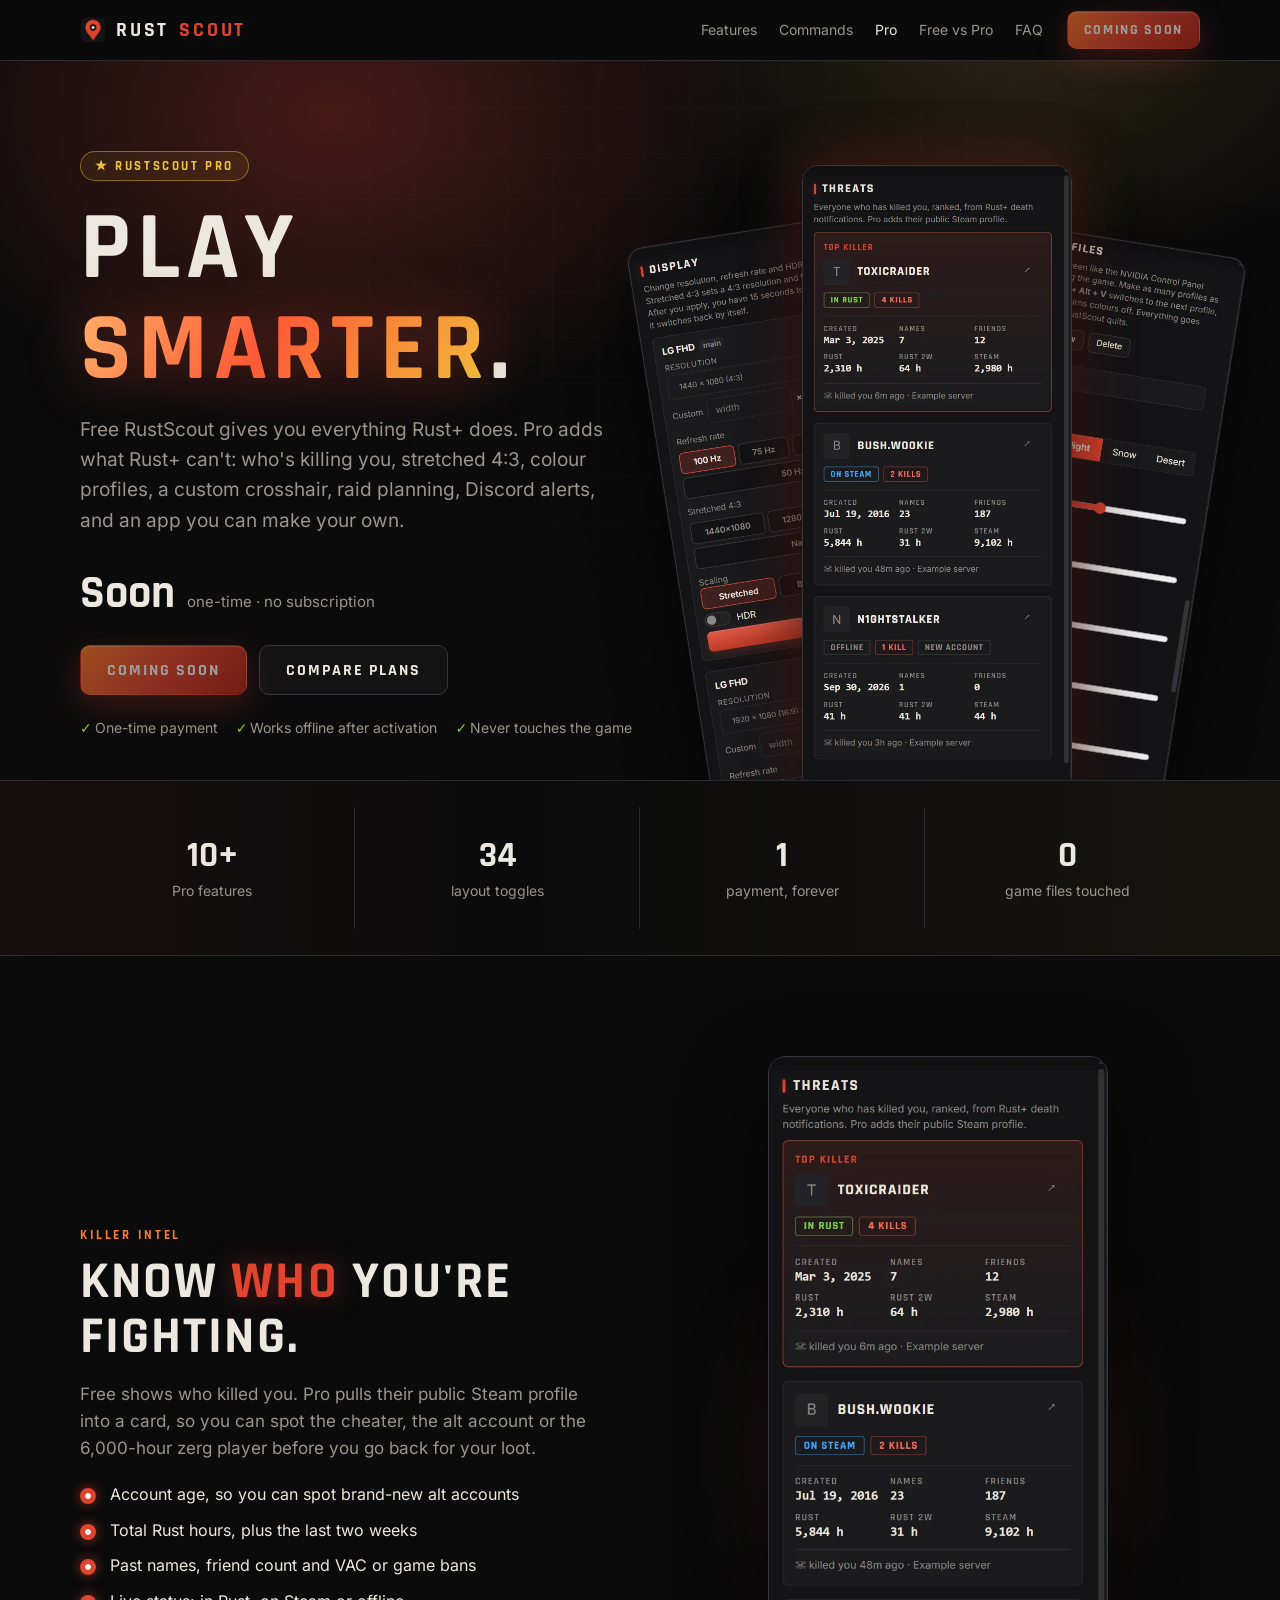
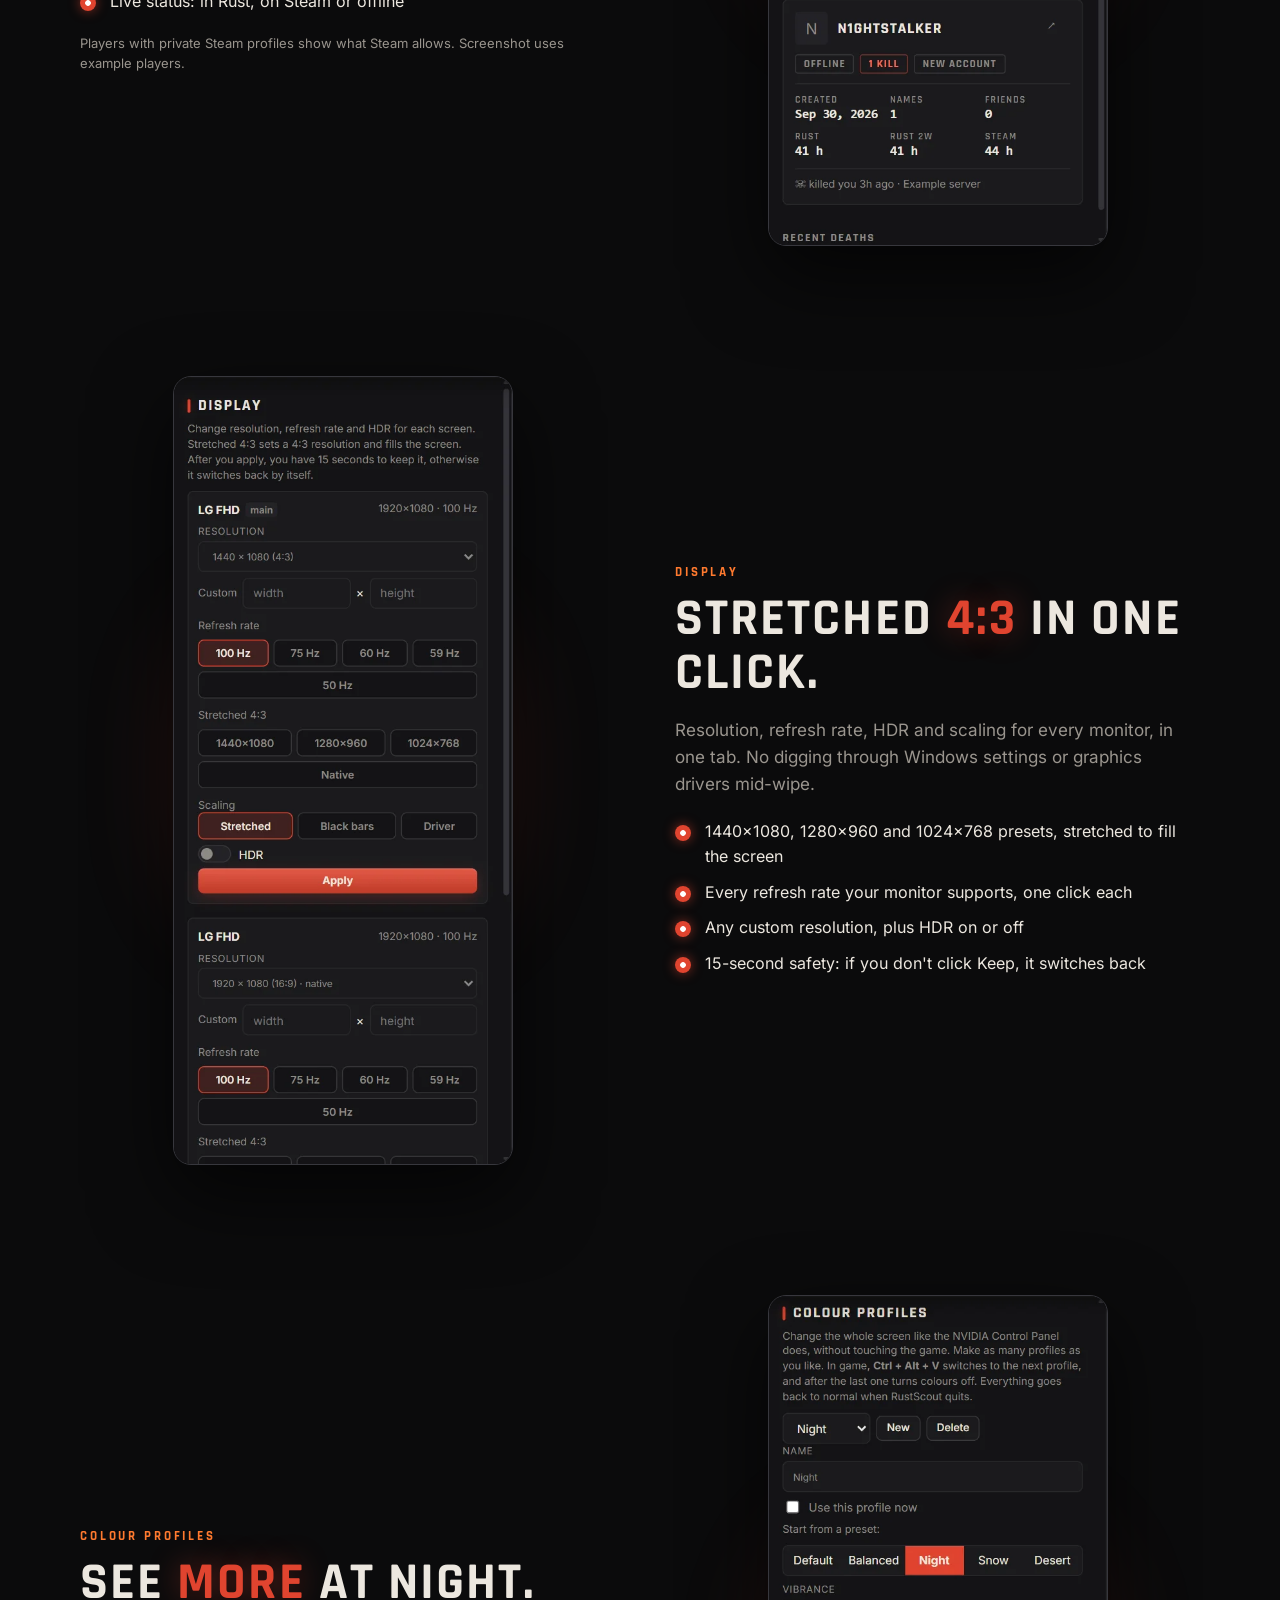
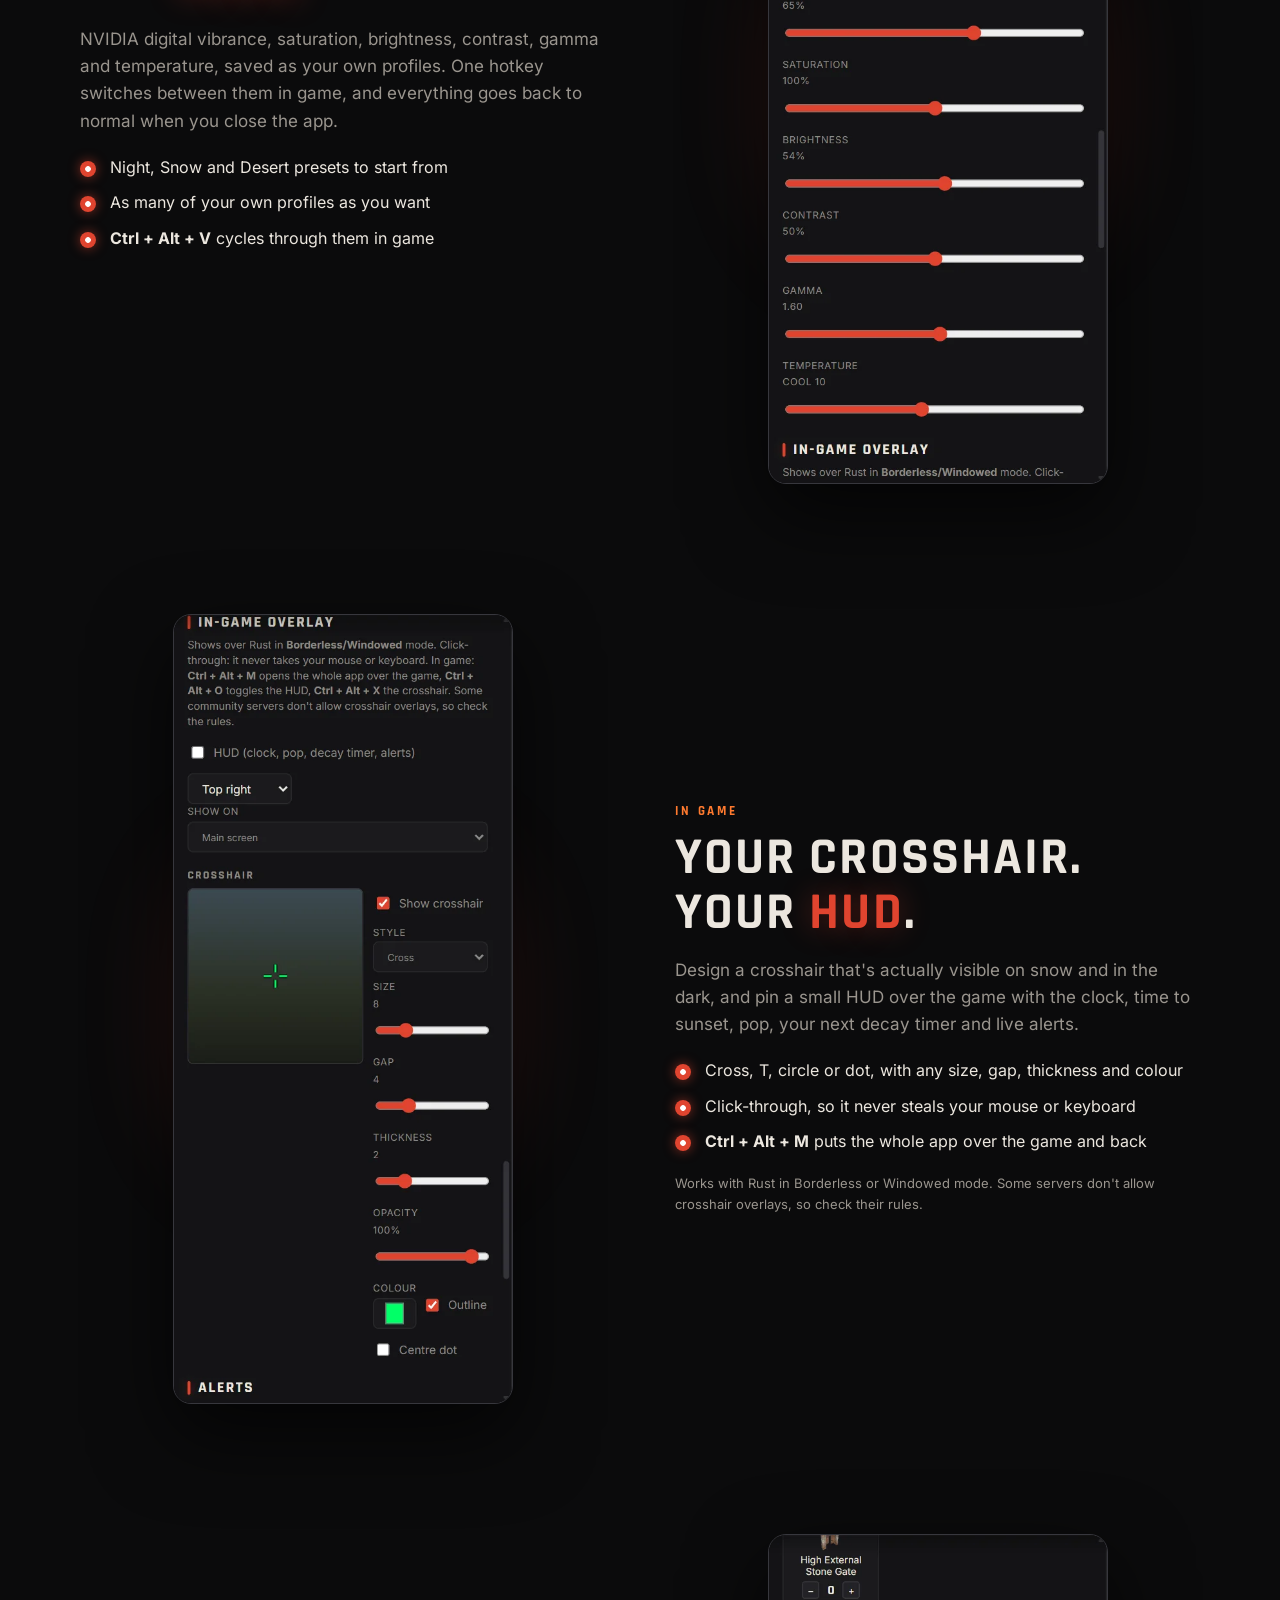
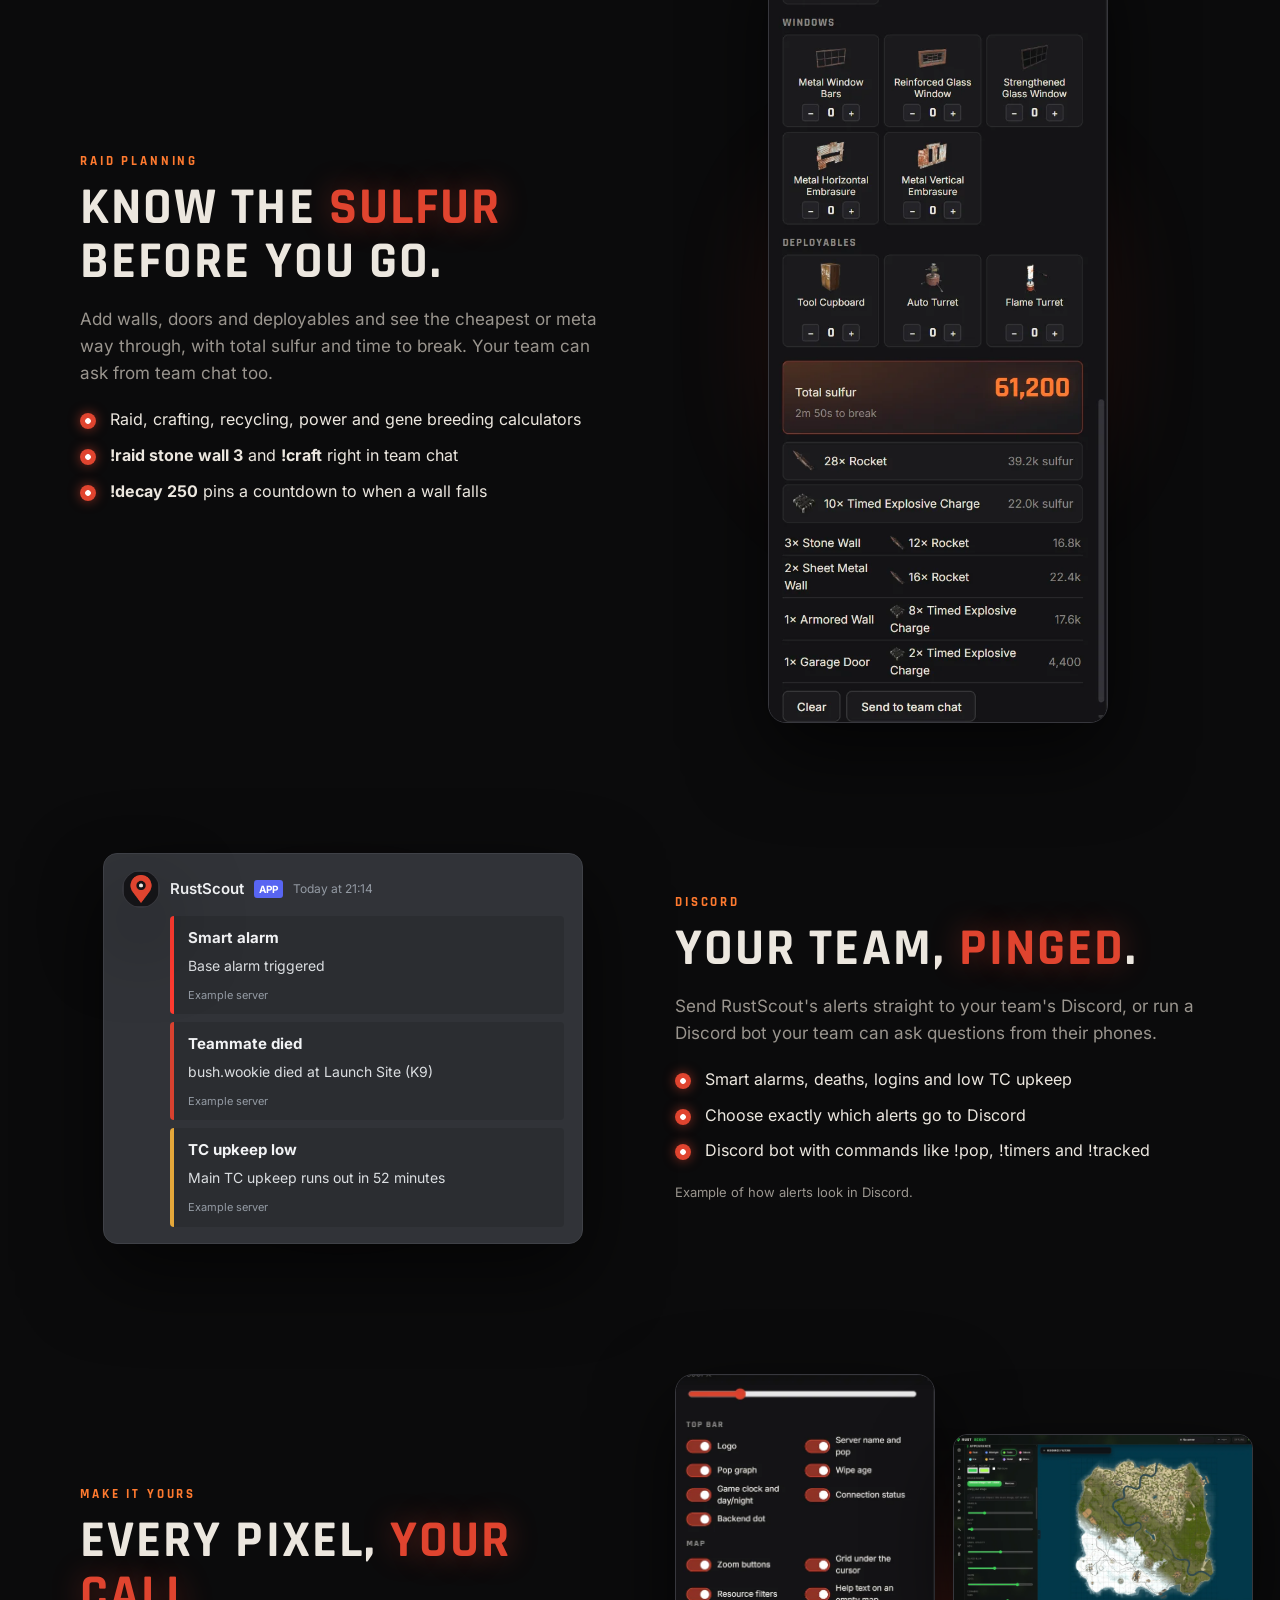
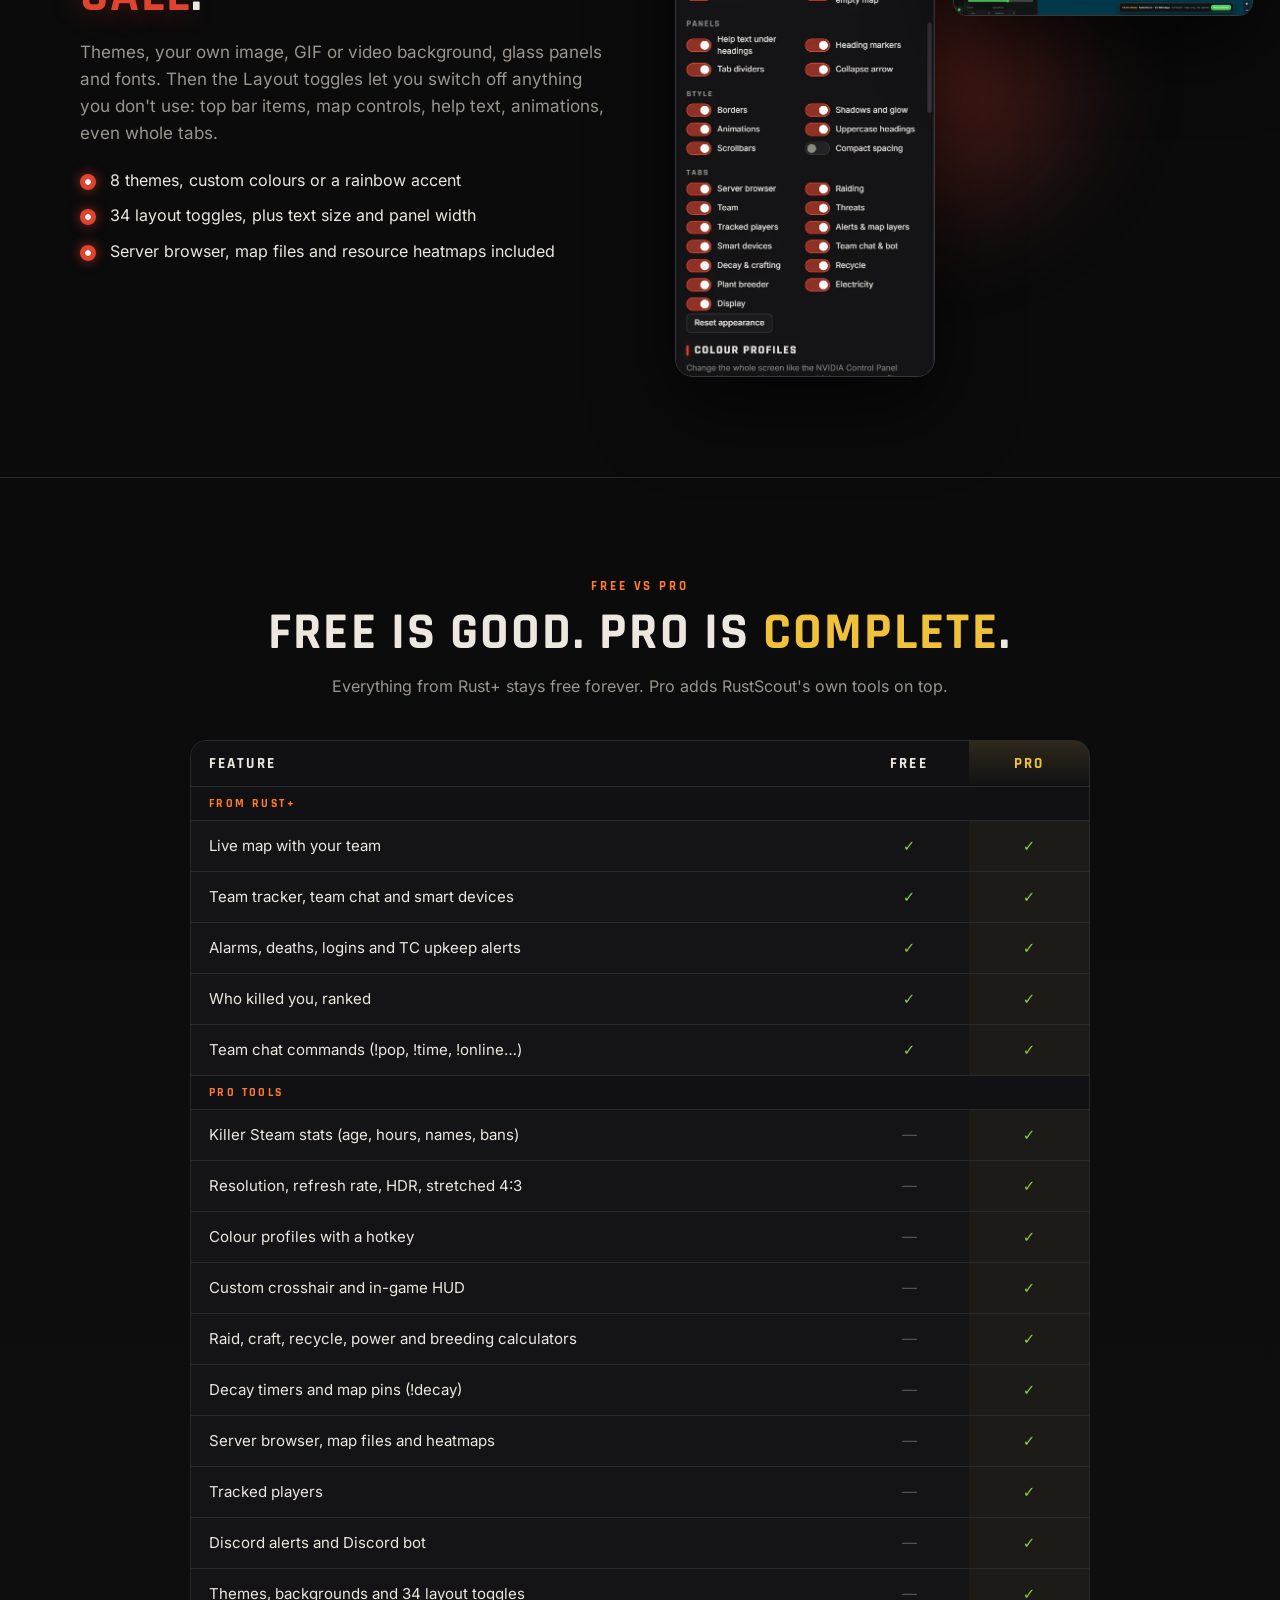
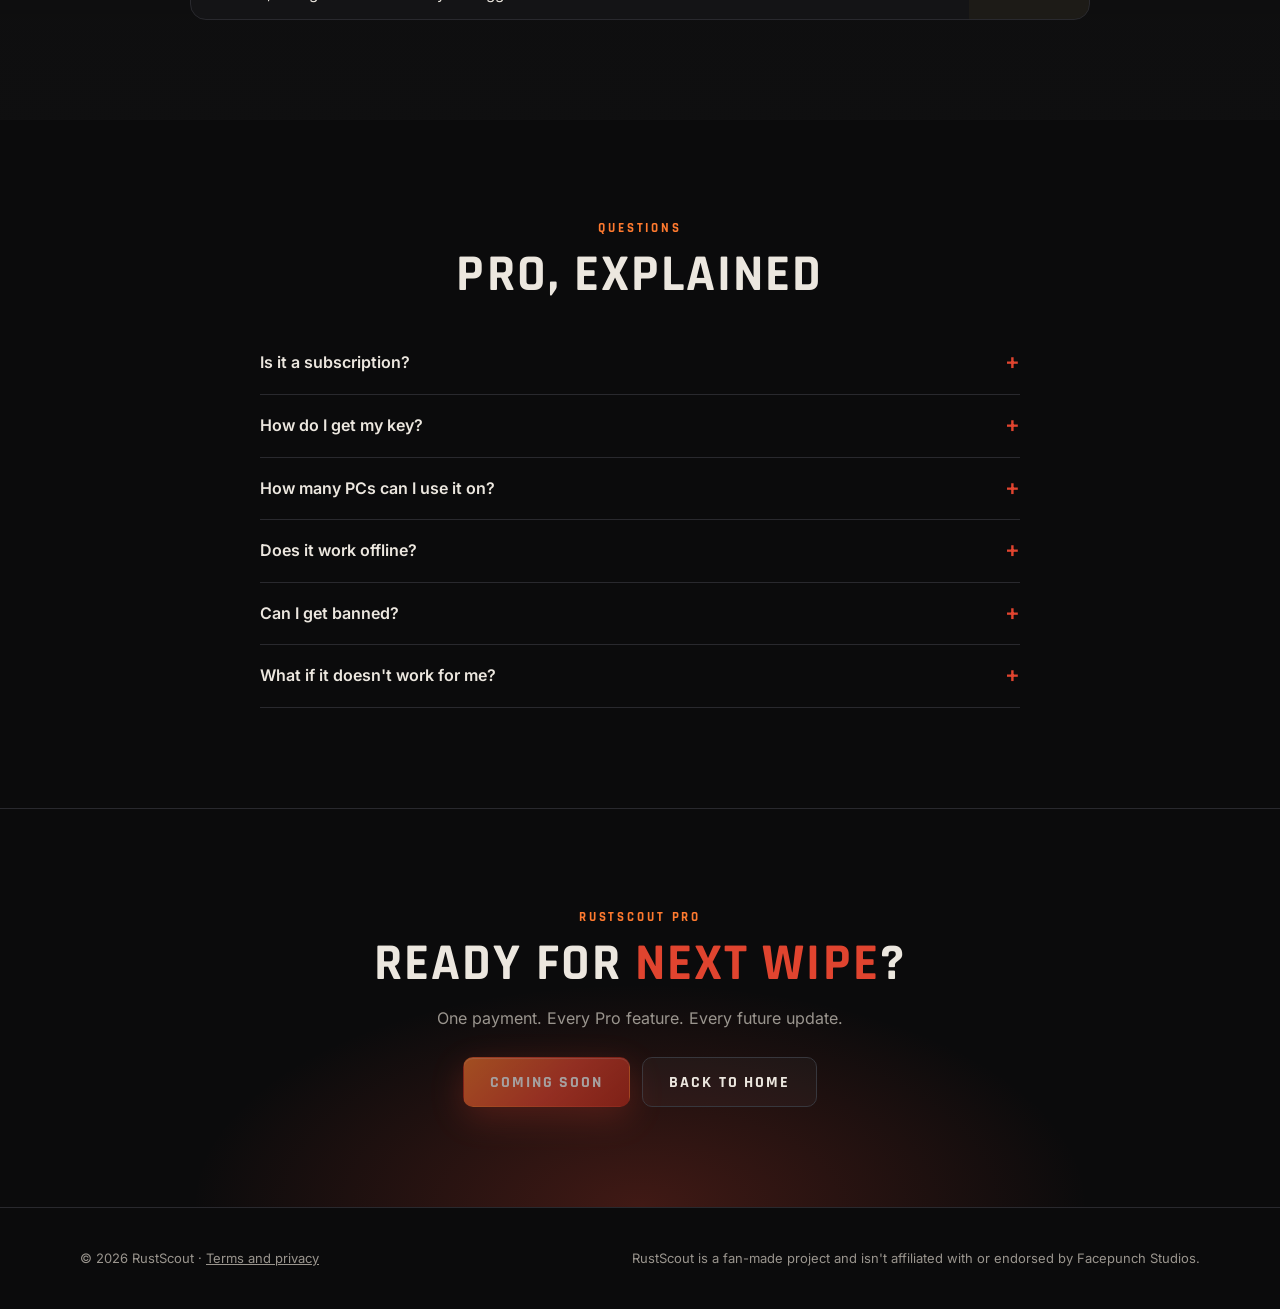
==== pro/index.html @ bbd2f4b7 "Pro page at /pro with feature screenshots, Discord example, comparison table and FAQ" ====
<!doctype html>
<html lang="en">
<head>
<meta charset="utf-8">
<meta name="viewport" content="width=device-width, initial-scale=1">
<title>RustScout Pro · Everything Rust+ can't do on its own</title>
<meta name="description" content="RustScout Pro adds killer intel, stretched 4:3 and display control, colour profiles, a custom crosshair and HUD, raid and decay tools, Discord alerts and full customisation.">
<meta property="og:title" content="RustScout Pro">
<meta property="og:description" content="Killer intel, stretched 4:3, colour profiles, crosshair, raid tools, Discord alerts and full customisation.">
<meta property="og:image" content="https://rust-scout.app/assets/pro/threats.webp">
<meta property="og:url" content="https://rust-scout.app/pro/">
<meta name="theme-color" content="#0b0b0c">
<meta http-equiv="Content-Security-Policy" content="default-src 'self'; img-src 'self' data:; style-src 'self' 'unsafe-inline'; script-src 'self' 'unsafe-inline'; font-src 'self'; connect-src 'self'; base-uri 'self'; form-action 'none'; object-src 'none'">
<meta name="referrer" content="strict-origin-when-cross-origin">
<link rel="icon" type="image/png" href="../assets/icon.png">
<link rel="stylesheet" href="../assets/fonts.css">
<style>
:root {
    --bg: #0b0b0c; --bg-2: #111113; --panel: #141416; --panel-2: #1b1b1e; --line: #29292e; --line-2: #37373d;
    --text: #ece7df; --muted: #9a958e; --accent: #e0442f; --accent-2: #ff7a2f; --gold: #f0c23c; --good: #7fd04a; --blue: #3fa9f5;
    --font: "Inter", "Segoe UI", system-ui, sans-serif; --display: "Rajdhani", "Inter", sans-serif;
}
* { box-sizing: border-box; }
html { scroll-behavior: smooth; scroll-padding-top: 70px; }
body { margin: 0; background: var(--bg); color: var(--text); font: 16px/1.6 var(--font); overflow-x: hidden; }
a { color: inherit; }
img { max-width: 100%; height: auto; display: block; }
.wrap { max-width: 1160px; margin: 0 auto; padding: 0 20px; }
h1, h2, h3 { font-family: var(--display); letter-spacing: .04em; line-height: 1.05; margin: 0; text-transform: uppercase; }
em { font-style: normal; }
.kicker { font: 700 13px var(--display); letter-spacing: .22em; text-transform: uppercase; color: var(--accent-2); margin-bottom: 12px; }
.muted { color: var(--muted); }
a:focus-visible, button:focus-visible, summary:focus-visible { outline: 2px solid var(--accent-2); outline-offset: 3px; border-radius: 4px; }

nav { position: sticky; top: 0; z-index: 20; background: rgba(11, 11, 12, .8); backdrop-filter: blur(14px); border-bottom: 1px solid var(--line); }
nav .wrap { height: 60px; display: flex; align-items: center; gap: 24px; }
.brand { display: flex; align-items: center; gap: 10px; font: 700 20px var(--display); letter-spacing: .14em; text-decoration: none; }
.brand img { width: 26px; height: 26px; }
.brand em { color: var(--accent); }
.links { display: flex; gap: 22px; margin-left: auto; font-size: 14px; color: var(--muted); }
.links a { text-decoration: none; }
.links a:hover, .links a.on { color: var(--text); }

.btn { display: inline-flex; align-items: center; justify-content: center; gap: 8px; height: 50px; padding: 0 26px; border-radius: 10px; border: 1px solid transparent;
    font: 700 16px var(--display); letter-spacing: .12em; text-transform: uppercase; text-decoration: none; cursor: pointer; transition: transform .15s, box-shadow .2s; }
.btn.primary { color: #fff; background: linear-gradient(135deg, #ff7a2f, #e0442f 55%, #b82a1b); box-shadow: 0 10px 34px rgba(224, 68, 47, .4), inset 0 1px 0 rgba(255, 255, 255, .2); }
.btn.primary:hover { transform: translateY(-2px); box-shadow: 0 16px 44px rgba(224, 68, 47, .55); }
.btn.ghost { border-color: var(--line-2); background: rgba(255, 255, 255, .03); }
.btn.ghost:hover { border-color: var(--accent); }
.btn.small { height: 38px; padding: 0 16px; font-size: 14px; }
.btn[aria-disabled="true"] { opacity: .6; pointer-events: none; }

/* hero */
.hero { position: relative; padding: 90px 0 40px; overflow: hidden; }
.hero::before { content: ""; position: absolute; inset: -30% -10% auto; height: 900px; pointer-events: none;
    background: radial-gradient(40% 50% at 30% 30%, rgba(224, 68, 47, .28), transparent 70%), radial-gradient(35% 40% at 75% 20%, rgba(240, 194, 60, .14), transparent 70%); }
.hero::after { content: ""; position: absolute; inset: 0; pointer-events: none; opacity: .35;
    background-image: linear-gradient(rgba(255, 255, 255, .04) 1px, transparent 1px), linear-gradient(90deg, rgba(255, 255, 255, .04) 1px, transparent 1px);
    background-size: 46px 46px; mask-image: radial-gradient(ellipse at 50% 20%, #000 20%, transparent 70%); }
.hero .wrap { position: relative; z-index: 1; display: grid; grid-template-columns: 1.05fr 1fr; gap: 40px; align-items: center; }
.badge { display: inline-flex; align-items: center; gap: 8px; padding: 6px 14px; border-radius: 999px; border: 1px solid rgba(240, 194, 60, .45);
    background: rgba(240, 194, 60, .08); color: var(--gold); font: 700 13px var(--display); letter-spacing: .2em; text-transform: uppercase; }
.hero h1 { font-size: clamp(52px, 8vw, 96px); margin: 18px 0 14px; letter-spacing: .06em; }
.hero h1 em { background: linear-gradient(120deg, #ffb36b, #ff5a36 45%, #f0c23c); -webkit-background-clip: text; background-clip: text; color: transparent;
    filter: drop-shadow(0 0 30px rgba(224, 68, 47, .45)); }
.hero p.lead { font-size: 19px; color: var(--muted); max-width: 540px; margin: 0 0 28px; }
.price { display: flex; align-items: baseline; gap: 12px; margin-bottom: 22px; }
.price b { font: 700 46px var(--display); }
.price span { color: var(--muted); font-size: 15px; }
.cta { display: flex; gap: 12px; flex-wrap: wrap; }
.trust { display: flex; gap: 18px; flex-wrap: wrap; margin-top: 22px; color: var(--muted); font-size: 14px; }
.trust span::before { content: "✓ "; color: var(--good); font-weight: 700; }

.stack { position: relative; height: 560px; }
.stack img { position: absolute; width: 270px; border-radius: 16px; border: 1px solid var(--line-2); box-shadow: 0 30px 70px rgba(0, 0, 0, .65), 0 0 0 1px rgba(255, 255, 255, .03); transition: transform .4s; }
.stack img:nth-child(1) { left: 0; top: 60px; transform: rotate(-9deg); }
.stack img:nth-child(2) { left: 50%; top: 0; transform: translateX(-50%); z-index: 2; box-shadow: 0 30px 80px rgba(0, 0, 0, .7), 0 0 60px rgba(224, 68, 47, .35); }
.stack img:nth-child(3) { right: 0; top: 70px; transform: rotate(9deg); }
.stack:hover img:nth-child(1) { transform: rotate(-12deg) translateX(-14px); }
.stack:hover img:nth-child(3) { transform: rotate(12deg) translateX(14px); }

/* stats strip */
.strip { border-top: 1px solid var(--line); border-bottom: 1px solid var(--line); background: linear-gradient(90deg, rgba(224, 68, 47, .06), transparent 40%, rgba(240, 194, 60, .05)); }
.strip .wrap { display: grid; grid-template-columns: repeat(4, 1fr); }
.strip div { padding: 26px 10px; text-align: center; border-right: 1px solid var(--line); }
.strip div:last-child { border-right: 0; }
.strip b { display: block; font: 700 36px var(--display); color: var(--text); }
.strip span { color: var(--muted); font-size: 14px; }

/* feature rows */
section { padding: 100px 0; }
.row { display: grid; grid-template-columns: 1fr 1fr; gap: 70px; align-items: center; }
.row + .row { margin-top: 130px; }
.row.flip .copy { order: 2; }
.copy h2 { font-size: clamp(34px, 4.4vw, 52px); margin-bottom: 16px; }
.copy h2 em { color: var(--accent); text-shadow: 0 0 30px rgba(224, 68, 47, .4); }
.copy p { color: var(--muted); margin: 0 0 16px; font-size: 17px; }
.points { list-style: none; padding: 0; margin: 20px 0 0; display: grid; gap: 10px; }
.points li { position: relative; padding-left: 30px; }
.points li::before { content: ""; position: absolute; left: 0; top: 6px; width: 16px; height: 16px; border-radius: 50%;
    background: radial-gradient(circle, #fff 0 22%, var(--accent) 28% 100%); box-shadow: 0 0 12px rgba(224, 68, 47, .6); }
.copy .note { font-size: 13px; color: var(--muted); margin: 18px 0 0; }

.shot { position: relative; display: flex; justify-content: center; }
.shot::before { content: ""; position: absolute; width: 70%; height: 70%; top: 15%; left: 15%; background: radial-gradient(circle, rgba(224, 68, 47, .35), transparent 70%); filter: blur(40px); }
.shot img { position: relative; width: 340px; border-radius: 18px; border: 1px solid var(--line-2); box-shadow: 0 30px 80px rgba(0, 0, 0, .65); }
.shot.wide img { width: 100%; }
.shot .duo { position: relative; display: flex; gap: 18px; align-items: flex-start; }
.shot .duo img { width: 260px; }
.shot .duo img:last-child { margin-top: 60px; }
.tag { position: absolute; z-index: 2; padding: 6px 12px; border-radius: 8px; background: rgba(11, 11, 12, .85); border: 1px solid var(--line-2);
    font: 700 13px var(--display); letter-spacing: .12em; text-transform: uppercase; backdrop-filter: blur(6px); }
.tag b { color: var(--accent-2); }

/* discord mock */
.discord { width: 100%; max-width: 480px; border-radius: 14px; background: #313338; border: 1px solid #3f4147; padding: 16px 18px; font-family: "Inter", sans-serif; box-shadow: 0 30px 80px rgba(0, 0, 0, .6); position: relative; }
.discord .who { display: flex; align-items: center; gap: 10px; font-size: 15px; font-weight: 600; color: #f2f3f5; }
.discord .who img { width: 38px; height: 38px; border-radius: 50%; }
.discord .bot { background: #5865f2; color: #fff; font-size: 10px; font-weight: 700; padding: 1px 5px; border-radius: 3px; }
.discord .time { color: #949ba4; font-size: 12px; font-weight: 400; }
.embed { margin: 8px 0 0 48px; border-left: 4px solid var(--c, #ff3b30); background: #2b2d31; border-radius: 4px; padding: 10px 14px; }
.embed b { display: block; color: #f2f3f5; font-size: 15px; margin-bottom: 3px; }
.embed span { color: #dbdee1; font-size: 14px; }
.embed small { display: block; color: #949ba4; font-size: 11px; margin-top: 8px; }
.embed + .embed { margin-top: 8px; }

/* compare */
.compare { max-width: 900px; margin: 40px auto 0; border: 1px solid var(--line); border-radius: 16px; overflow: hidden; background: var(--panel); }
.compare table { width: 100%; border-collapse: collapse; font-size: 15px; }
.compare th, .compare td { padding: 13px 18px; border-bottom: 1px solid var(--line); text-align: left; }
.compare th { font: 700 15px var(--display); letter-spacing: .14em; text-transform: uppercase; background: var(--bg-2); }
.compare th:not(:first-child), .compare td:not(:first-child) { text-align: center; width: 120px; }
.compare th.pro { color: var(--gold); background: linear-gradient(180deg, rgba(240, 194, 60, .12), var(--bg-2)); }
.compare td.pro { background: rgba(240, 194, 60, .04); }
.compare tr:last-child td { border-bottom: 0; }
.yes { color: var(--good); font-weight: 700; }
.no { color: #55525c; }
.compare .grp td { background: var(--bg-2); color: var(--accent-2); font: 700 12px var(--display); letter-spacing: .2em; text-transform: uppercase; padding: 9px 18px; }

.center { text-align: center; }
.center h2 { font-size: clamp(34px, 4.4vw, 52px); }
.center p { color: var(--muted); max-width: 620px; margin: 14px auto 0; }

.faq { max-width: 760px; margin: 30px auto 0; }
details { border-bottom: 1px solid var(--line); }
summary { cursor: pointer; padding: 18px 0; font-weight: 600; list-style: none; display: flex; justify-content: space-between; gap: 20px; }
summary::after { content: "+"; color: var(--accent); font-size: 22px; line-height: 1; }
details[open] summary::after { content: "–"; }
details p { margin: 0 0 18px; color: var(--muted); }

.final { position: relative; overflow: hidden; border-top: 1px solid var(--line); }
.final::before { content: ""; position: absolute; inset: 0; background: radial-gradient(50% 80% at 50% 100%, rgba(224, 68, 47, .25), transparent 70%); }
.final .wrap { position: relative; }

footer { padding: 40px 0; border-top: 1px solid var(--line); color: var(--muted); font-size: 13px; }
footer .wrap { display: flex; justify-content: space-between; gap: 20px; flex-wrap: wrap; }

.reveal { opacity: 0; transform: translateY(26px); transition: opacity .7s ease, transform .7s ease; }
.reveal.in { opacity: 1; transform: none; }
@media (prefers-reduced-motion: reduce) { .reveal { opacity: 1; transform: none; transition: none; } .stack img, .btn { transition: none; } html { scroll-behavior: auto; } }

@media (max-width: 900px) {
    .links { display: none; }
    .hero .wrap, .row { grid-template-columns: 1fr; gap: 40px; }
    .row.flip .copy { order: 0; }
    .stack { height: 420px; max-width: 420px; margin: 0 auto; width: 100%; }
    .stack { overflow: hidden; padding: 10px 0; }
    .stack img { width: 190px; }
    .stack img:nth-child(1) { left: 4px; } .stack img:nth-child(3) { right: 4px; }
    .strip .wrap { grid-template-columns: 1fr 1fr; }
    .strip div:nth-child(2) { border-right: 0; }
    .strip div:nth-child(-n+2) { border-bottom: 1px solid var(--line); }
    section { padding: 70px 0; }
    .row + .row { margin-top: 90px; }
    .shot img { width: min(340px, 100%); }
    .shot .duo img { width: 48%; }
    .compare th, .compare td { padding: 11px 10px; font-size: 13px; }
    .compare th:not(:first-child), .compare td:not(:first-child) { width: 64px; }
}
</style>
</head>
<body>

<nav>
    <div class="wrap">
        <a class="brand" href="../"><img src="../assets/icon.png" alt="">RUST<em>SCOUT</em></a>
        <div class="links">
            <a href="../#features">Features</a>
            <a href="../#commands">Commands</a>
            <a class="on" href="./">Pro</a>
            <a href="#compare">Free vs Pro</a>
            <a href="../#faq">FAQ</a>
        </div>
        <a class="btn primary small" data-buy href="#buy">Get Pro</a>
    </div>
</nav>

<header class="hero">
    <div class="wrap">
        <div>
            <span class="badge">★ RustScout Pro</span>
            <h1>Play <em>smarter</em>.</h1>
            <p class="lead">Free RustScout gives you everything Rust+ does. Pro adds what Rust+ can't: who's killing you, stretched 4:3, colour profiles, a custom crosshair, raid planning, Discord alerts, and an app you can make your own.</p>
            <div class="price"><b data-price>Soon</b><span>one-time · no subscription</span></div>
            <div class="cta">
                <a class="btn primary" data-buy href="#buy">Get Pro</a>
                <a class="btn ghost" href="#compare">Compare plans</a>
            </div>
            <div class="trust"><span>One-time payment</span><span>Works offline after activation</span><span>Never touches the game</span></div>
        </div>
        <div class="stack" aria-hidden="true">
            <img src="../assets/pro/display.webp" alt="" width="525" height="1222">
            <img src="../assets/pro/threats.webp" alt="" width="525" height="1222">
            <img src="../assets/pro/colours.webp" alt="" width="525" height="1222">
        </div>
    </div>
</header>

<div class="strip">
    <div class="wrap">
        <div><b>10+</b><span>Pro features</span></div>
        <div><b>34</b><span>layout toggles</span></div>
        <div><b>1</b><span>payment, forever</span></div>
        <div><b>0</b><span>game files touched</span></div>
    </div>
</div>

<section>
    <div class="wrap">
        <div class="row reveal">
            <div class="copy">
                <div class="kicker">Killer intel</div>
                <h2>Know <em>who</em> you're fighting.</h2>
                <p>Free shows who killed you. Pro pulls their public Steam profile into a card, so you can spot the cheater, the alt account or the 6,000-hour zerg player before you go back for your loot.</p>
                <ul class="points">
                    <li>Account age, so you can spot brand-new alt accounts</li>
                    <li>Total Rust hours, plus the last two weeks</li>
                    <li>Past names, friend count and VAC or game bans</li>
                    <li>Live status: in Rust, on Steam or offline</li>
                </ul>
                <p class="note">Players with private Steam profiles show what Steam allows. Screenshot uses example players.</p>
            </div>
            <div class="shot"><img src="../assets/pro/threats.webp" alt="Threats tab with killer cards showing account age, hours, names and friends" width="525" height="1222" loading="lazy"></div>
        </div>

        <div class="row flip reveal">
            <div class="copy">
                <div class="kicker">Display</div>
                <h2>Stretched <em>4:3</em> in one click.</h2>
                <p>Resolution, refresh rate, HDR and scaling for every monitor, in one tab. No digging through Windows settings or graphics drivers mid-wipe.</p>
                <ul class="points">
                    <li>1440×1080, 1280×960 and 1024×768 presets, stretched to fill the screen</li>
                    <li>Every refresh rate your monitor supports, one click each</li>
                    <li>Any custom resolution, plus HDR on or off</li>
                    <li>15-second safety: if you don't click Keep, it switches back</li>
                </ul>
            </div>
            <div class="shot"><img src="../assets/pro/display.webp" alt="Display tab with resolution, refresh rate buttons and stretched 4:3 presets" width="525" height="1222" loading="lazy"></div>
        </div>

        <div class="row reveal">
            <div class="copy">
                <div class="kicker">Colour profiles</div>
                <h2>See <em>more</em> at night.</h2>
                <p>NVIDIA digital vibrance, saturation, brightness, contrast, gamma and temperature, saved as your own profiles. One hotkey switches between them in game, and everything goes back to normal when you close the app.</p>
                <ul class="points">
                    <li>Night, Snow and Desert presets to start from</li>
                    <li>As many of your own profiles as you want</li>
                    <li><b>Ctrl + Alt + V</b> cycles through them in game</li>
                </ul>
            </div>
            <div class="shot"><img src="../assets/pro/colours.webp" alt="Colour profiles with presets and sliders" width="525" height="1222" loading="lazy"></div>
        </div>

        <div class="row flip reveal">
            <div class="copy">
                <div class="kicker">In game</div>
                <h2>Your crosshair. Your <em>HUD</em>.</h2>
                <p>Design a crosshair that's actually visible on snow and in the dark, and pin a small HUD over the game with the clock, time to sunset, pop, your next decay timer and live alerts.</p>
                <ul class="points">
                    <li>Cross, T, circle or dot, with any size, gap, thickness and colour</li>
                    <li>Click-through, so it never steals your mouse or keyboard</li>
                    <li><b>Ctrl + Alt + M</b> puts the whole app over the game and back</li>
                </ul>
                <p class="note">Works with Rust in Borderless or Windowed mode. Some servers don't allow crosshair overlays, so check their rules.</p>
            </div>
            <div class="shot"><img src="../assets/pro/crosshair.webp" alt="Crosshair editor with style, size, gap, thickness and colour" width="525" height="1222" loading="lazy"></div>
        </div>

        <div class="row reveal">
            <div class="copy">
                <div class="kicker">Raid planning</div>
                <h2>Know the <em>sulfur</em> before you go.</h2>
                <p>Add walls, doors and deployables and see the cheapest or meta way through, with total sulfur and time to break. Your team can ask from team chat too.</p>
                <ul class="points">
                    <li>Raid, crafting, recycling, power and gene breeding calculators</li>
                    <li><b>!raid stone wall 3</b> and <b>!craft</b> right in team chat</li>
                    <li><b>!decay 250</b> pins a countdown to when a wall falls</li>
                </ul>
            </div>
            <div class="shot"><img src="../assets/pro/raid.webp" alt="Raid calculator showing 61,200 sulfur for a base" width="525" height="1222" loading="lazy"></div>
        </div>

        <div class="row flip reveal">
            <div class="copy">
                <div class="kicker">Discord</div>
                <h2>Your team, <em>pinged</em>.</h2>
                <p>Send RustScout's alerts straight to your team's Discord, or run a Discord bot your team can ask questions from their phones.</p>
                <ul class="points">
                    <li>Smart alarms, deaths, logins and low TC upkeep</li>
                    <li>Choose exactly which alerts go to Discord</li>
                    <li>Discord bot with commands like !pop, !timers and !tracked</li>
                </ul>
                <p class="note">Example of how alerts look in Discord.</p>
            </div>
            <div class="shot">
                <div class="discord" role="img" aria-label="Example of RustScout alerts in a Discord channel">
                    <div class="who"><img src="../assets/icon.png" alt="">RustScout <span class="bot">APP</span> <span class="time">Today at 21:14</span></div>
                    <div class="embed" style="--c:#ff3b30"><b>Smart alarm</b><span>Base alarm triggered</span><small>Example server</small></div>
                    <div class="embed" style="--c:#d8412f"><b>Teammate died</b><span>bush.wookie died at Launch Site (K9)</span><small>Example server</small></div>
                    <div class="embed" style="--c:#e4a73a"><b>TC upkeep low</b><span>Main TC upkeep runs out in 52 minutes</span><small>Example server</small></div>
                </div>
            </div>
        </div>

        <div class="row reveal">
            <div class="copy">
                <div class="kicker">Make it yours</div>
                <h2>Every pixel, <em>your call</em>.</h2>
                <p>Themes, your own image, GIF or video background, glass panels and fonts. Then the Layout toggles let you switch off anything you don't use: top bar items, map controls, help text, animations, even whole tabs.</p>
                <ul class="points">
                    <li>8 themes, custom colours or a rainbow accent</li>
                    <li>34 layout toggles, plus text size and panel width</li>
                    <li>Server browser, map files and resource heatmaps included</li>
                </ul>
            </div>
            <div class="shot"><div class="duo"><img src="../assets/pro/layout.webp" alt="Layout toggles for the top bar, map, panels, style and tabs" width="525" height="1222" loading="lazy"><img src="../assets/appearance.webp" alt="RustScout with a green theme and custom background" width="1424" height="861" loading="lazy" style="width:300px;border-radius:14px"></div></div>
        </div>
    </div>
</section>

<section id="compare" style="background:linear-gradient(180deg, transparent, rgba(255,255,255,.015));border-top:1px solid var(--line)">
    <div class="wrap center reveal">
        <div class="kicker">Free vs Pro</div>
        <h2>Free is good. Pro is <em style="color:var(--gold)">complete</em>.</h2>
        <p>Everything from Rust+ stays free forever. Pro adds RustScout's own tools on top.</p>
        <div class="compare">
            <table>
                <thead><tr><th>Feature</th><th>Free</th><th class="pro">Pro</th></tr></thead>
                <tbody>
                    <tr class="grp"><td colspan="3">From Rust+</td></tr>
                    <tr><td>Live map with your team</td><td class="yes">✓</td><td class="pro yes">✓</td></tr>
                    <tr><td>Team tracker, team chat and smart devices</td><td class="yes">✓</td><td class="pro yes">✓</td></tr>
                    <tr><td>Alarms, deaths, logins and TC upkeep alerts</td><td class="yes">✓</td><td class="pro yes">✓</td></tr>
                    <tr><td>Who killed you, ranked</td><td class="yes">✓</td><td class="pro yes">✓</td></tr>
                    <tr><td>Team chat commands (!pop, !time, !online…)</td><td class="yes">✓</td><td class="pro yes">✓</td></tr>
                    <tr class="grp"><td colspan="3">Pro tools</td></tr>
                    <tr><td>Killer Steam stats (age, hours, names, bans)</td><td class="no">—</td><td class="pro yes">✓</td></tr>
                    <tr><td>Resolution, refresh rate, HDR, stretched 4:3</td><td class="no">—</td><td class="pro yes">✓</td></tr>
                    <tr><td>Colour profiles with a hotkey</td><td class="no">—</td><td class="pro yes">✓</td></tr>
                    <tr><td>Custom crosshair and in-game HUD</td><td class="no">—</td><td class="pro yes">✓</td></tr>
                    <tr><td>Raid, craft, recycle, power and breeding calculators</td><td class="no">—</td><td class="pro yes">✓</td></tr>
                    <tr><td>Decay timers and map pins (!decay)</td><td class="no">—</td><td class="pro yes">✓</td></tr>
                    <tr><td>Server browser, map files and heatmaps</td><td class="no">—</td><td class="pro yes">✓</td></tr>
                    <tr><td>Tracked players</td><td class="no">—</td><td class="pro yes">✓</td></tr>
                    <tr><td>Discord alerts and Discord bot</td><td class="no">—</td><td class="pro yes">✓</td></tr>
                    <tr><td>Themes, backgrounds and 34 layout toggles</td><td class="no">—</td><td class="pro yes">✓</td></tr>
                </tbody>
            </table>
        </div>
    </div>
</section>

<section>
    <div class="wrap reveal">
        <div class="center"><div class="kicker">Questions</div><h2>Pro, explained</h2></div>
        <div class="faq">
            <details><summary>Is it a subscription?</summary><p>No. Pro is a one-time payment for a licence key, and future updates are included.</p></details>
            <details><summary>How do I get my key?</summary><p>Your key shows up on screen right after you pay. In RustScout, go to <b>Settings → RustScout Pro</b>, paste it and click <b>Activate</b>.</p></details>
            <details><summary>How many PCs can I use it on?</summary><p>One at a time. Got a new PC? Click <b>Remove key</b> on the old one, then activate it on the new one.</p></details>
            <details><summary>Does it work offline?</summary><p>Yes. It needs internet once to activate, then Pro keeps working offline.</p></details>
            <details><summary>Can I get banned?</summary><p>RustScout doesn't read or change the game, but some servers have rules about overlays, crosshairs or colour changes. You use it at your own risk. See the <a href="../terms.html">terms</a>.</p></details>
            <details><summary>What if it doesn't work for me?</summary><p>Message us within 14 days of buying for a full refund.</p></details>
        </div>
    </div>
</section>

<section class="final" id="buy">
    <div class="wrap center reveal">
        <div class="kicker">RustScout Pro</div>
        <h2>Ready for <em style="color:var(--accent)">next wipe</em>?</h2>
        <p>One payment. Every Pro feature. Every future update.</p>
        <div class="cta" style="justify-content:center;margin-top:26px">
            <a class="btn primary" data-buy href="#buy">Get Pro · <span data-price>Soon</span></a>
            <a class="btn ghost" href="../">Back to home</a>
        </div>
    </div>
</section>

<footer>
    <div class="wrap">
        <span>© <span data-year></span> RustScout · <a href="../terms.html">Terms and privacy</a></span>
        <span>RustScout is a fan-made project and isn't affiliated with or endorsed by Facepunch Studios.</span>
    </div>
</footer>

<script>
const BUY_URL = '';
const PRICE = '';
for (const a of document.querySelectorAll('[data-buy]')) {
    if (BUY_URL) a.href = BUY_URL;
    else { a.setAttribute('aria-disabled', 'true'); if (!a.querySelector('[data-price]')) a.textContent = 'Coming soon'; else a.textContent = 'Coming soon'; }
}
for (const el of document.querySelectorAll('[data-price]')) el.textContent = PRICE || 'Soon';
for (const el of document.querySelectorAll('[data-year]')) el.textContent = new Date().getFullYear();
const io = 'IntersectionObserver' in window && new IntersectionObserver(es => es.forEach(e => { if (e.isIntersecting) { e.target.classList.add('in'); io.unobserve(e.target); } }), { threshold: 0.12 });
for (const el of document.querySelectorAll('.reveal')) io ? io.observe(el) : el.classList.add('in');
</script>
</body>
</html>
---- assets/fonts.css ----
@font-face {
  font-family: 'Inter';
  font-style: normal;
  font-weight: 400;
  font-display: swap;
  src: url(fonts/Inter-400.woff2) format('woff2');
  unicode-range: U+0000-00FF, U+0131, U+0152-0153, U+02BB-02BC, U+02C6, U+02DA, U+02DC, U+0304, U+0308, U+0329, U+2000-206F, U+20AC, U+2122, U+2191, U+2193, U+2212, U+2215, U+FEFF, U+FFFD;
}
@font-face {
  font-family: 'Inter';
  font-style: normal;
  font-weight: 500;
  font-display: swap;
  src: url(fonts/Inter-400.woff2) format('woff2');
  unicode-range: U+0000-00FF, U+0131, U+0152-0153, U+02BB-02BC, U+02C6, U+02DA, U+02DC, U+0304, U+0308, U+0329, U+2000-206F, U+20AC, U+2122, U+2191, U+2193, U+2212, U+2215, U+FEFF, U+FFFD;
}
@font-face {
  font-family: 'Inter';
  font-style: normal;
  font-weight: 600;
  font-display: swap;
  src: url(fonts/Inter-400.woff2) format('woff2');
  unicode-range: U+0000-00FF, U+0131, U+0152-0153, U+02BB-02BC, U+02C6, U+02DA, U+02DC, U+0304, U+0308, U+0329, U+2000-206F, U+20AC, U+2122, U+2191, U+2193, U+2212, U+2215, U+FEFF, U+FFFD;
}
@font-face {
  font-family: 'Inter';
  font-style: normal;
  font-weight: 700;
  font-display: swap;
  src: url(fonts/Inter-400.woff2) format('woff2');
  unicode-range: U+0000-00FF, U+0131, U+0152-0153, U+02BB-02BC, U+02C6, U+02DA, U+02DC, U+0304, U+0308, U+0329, U+2000-206F, U+20AC, U+2122, U+2191, U+2193, U+2212, U+2215, U+FEFF, U+FFFD;
}
@font-face {
  font-family: 'Rajdhani';
  font-style: normal;
  font-weight: 600;
  font-display: swap;
  src: url(fonts/Rajdhani-600.woff2) format('woff2');
  unicode-range: U+0000-00FF, U+0131, U+0152-0153, U+02BB-02BC, U+02C6, U+02DA, U+02DC, U+0304, U+0308, U+0329, U+2000-206F, U+20AC, U+2122, U+2191, U+2193, U+2212, U+2215, U+FEFF, U+FFFD;
}
@font-face {
  font-family: 'Rajdhani';
  font-style: normal;
  font-weight: 700;
  font-display: swap;
  src: url(fonts/Rajdhani-700.woff2) format('woff2');
  unicode-range: U+0000-00FF, U+0131, U+0152-0153, U+02BB-02BC, U+02C6, U+02DA, U+02DC, U+0304, U+0308, U+0329, U+2000-206F, U+20AC, U+2122, U+2191, U+2193, U+2212, U+2215, U+FEFF, U+FFFD;
}
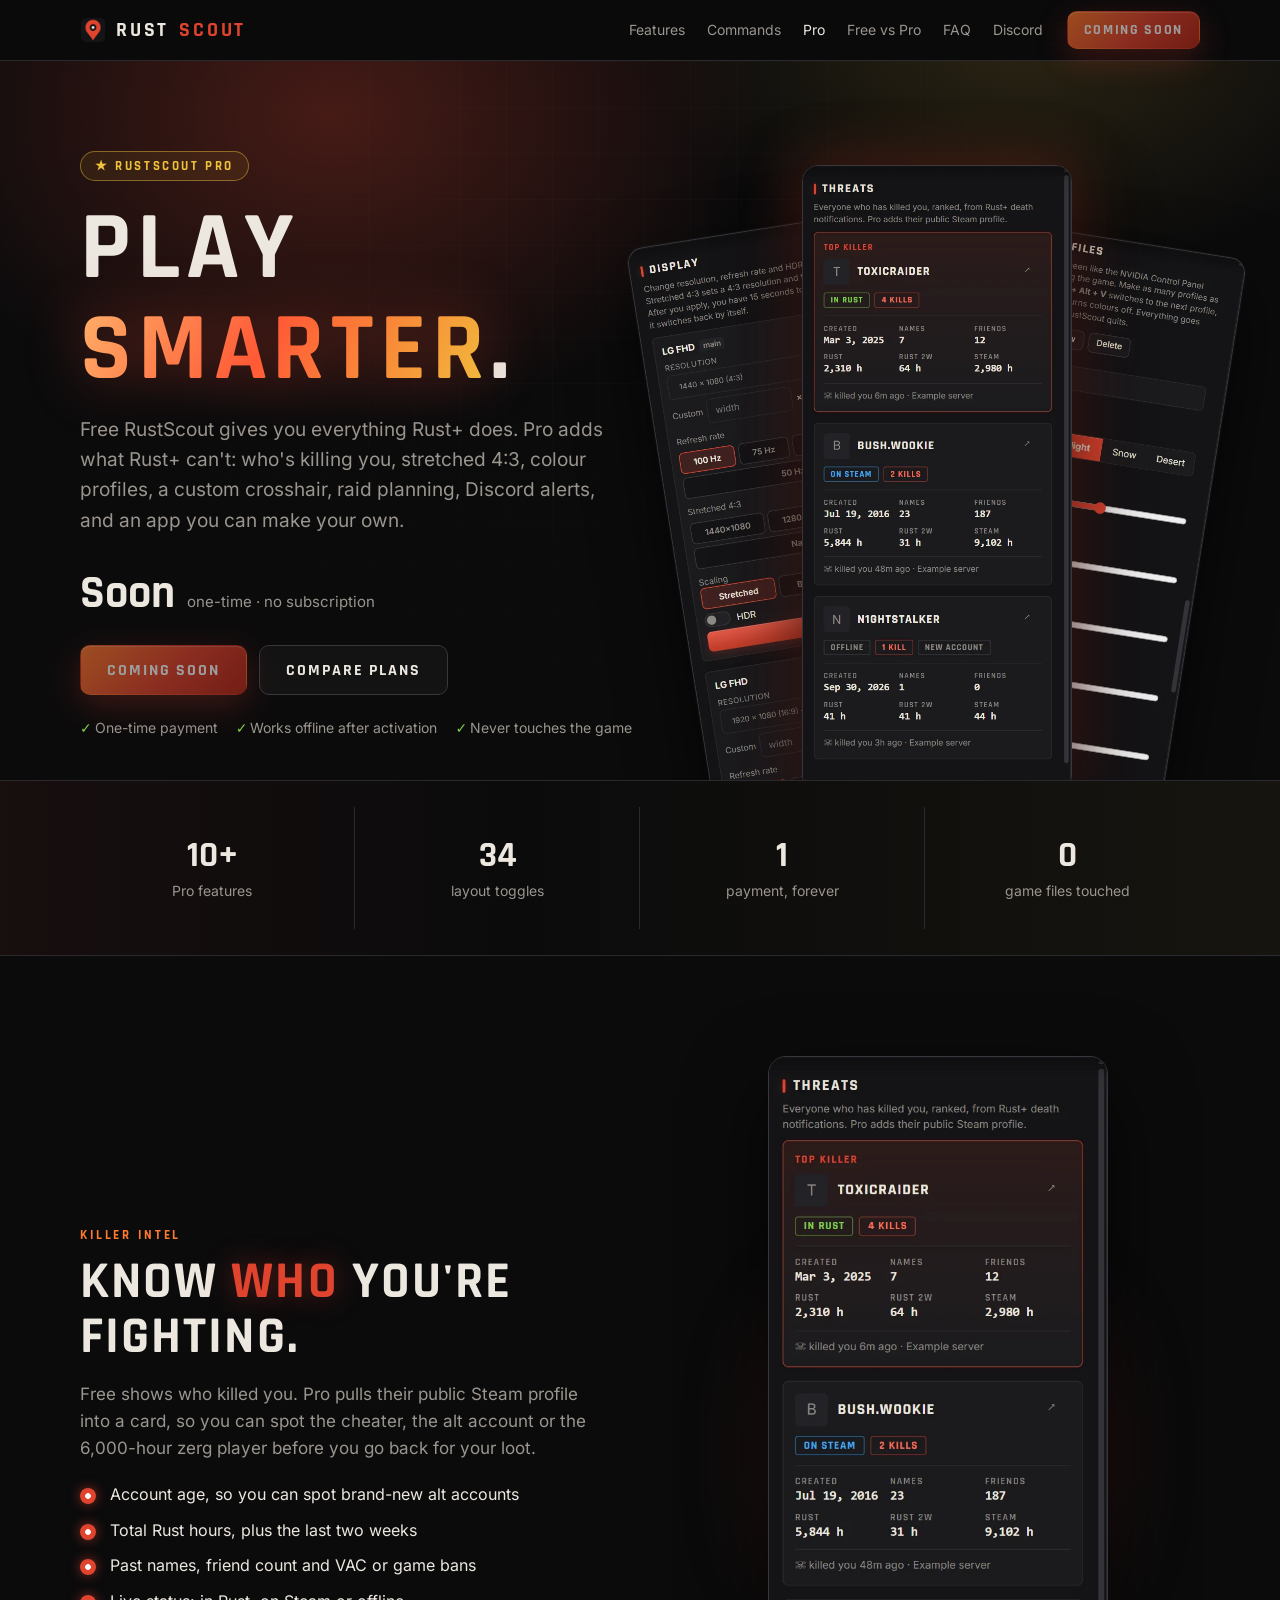
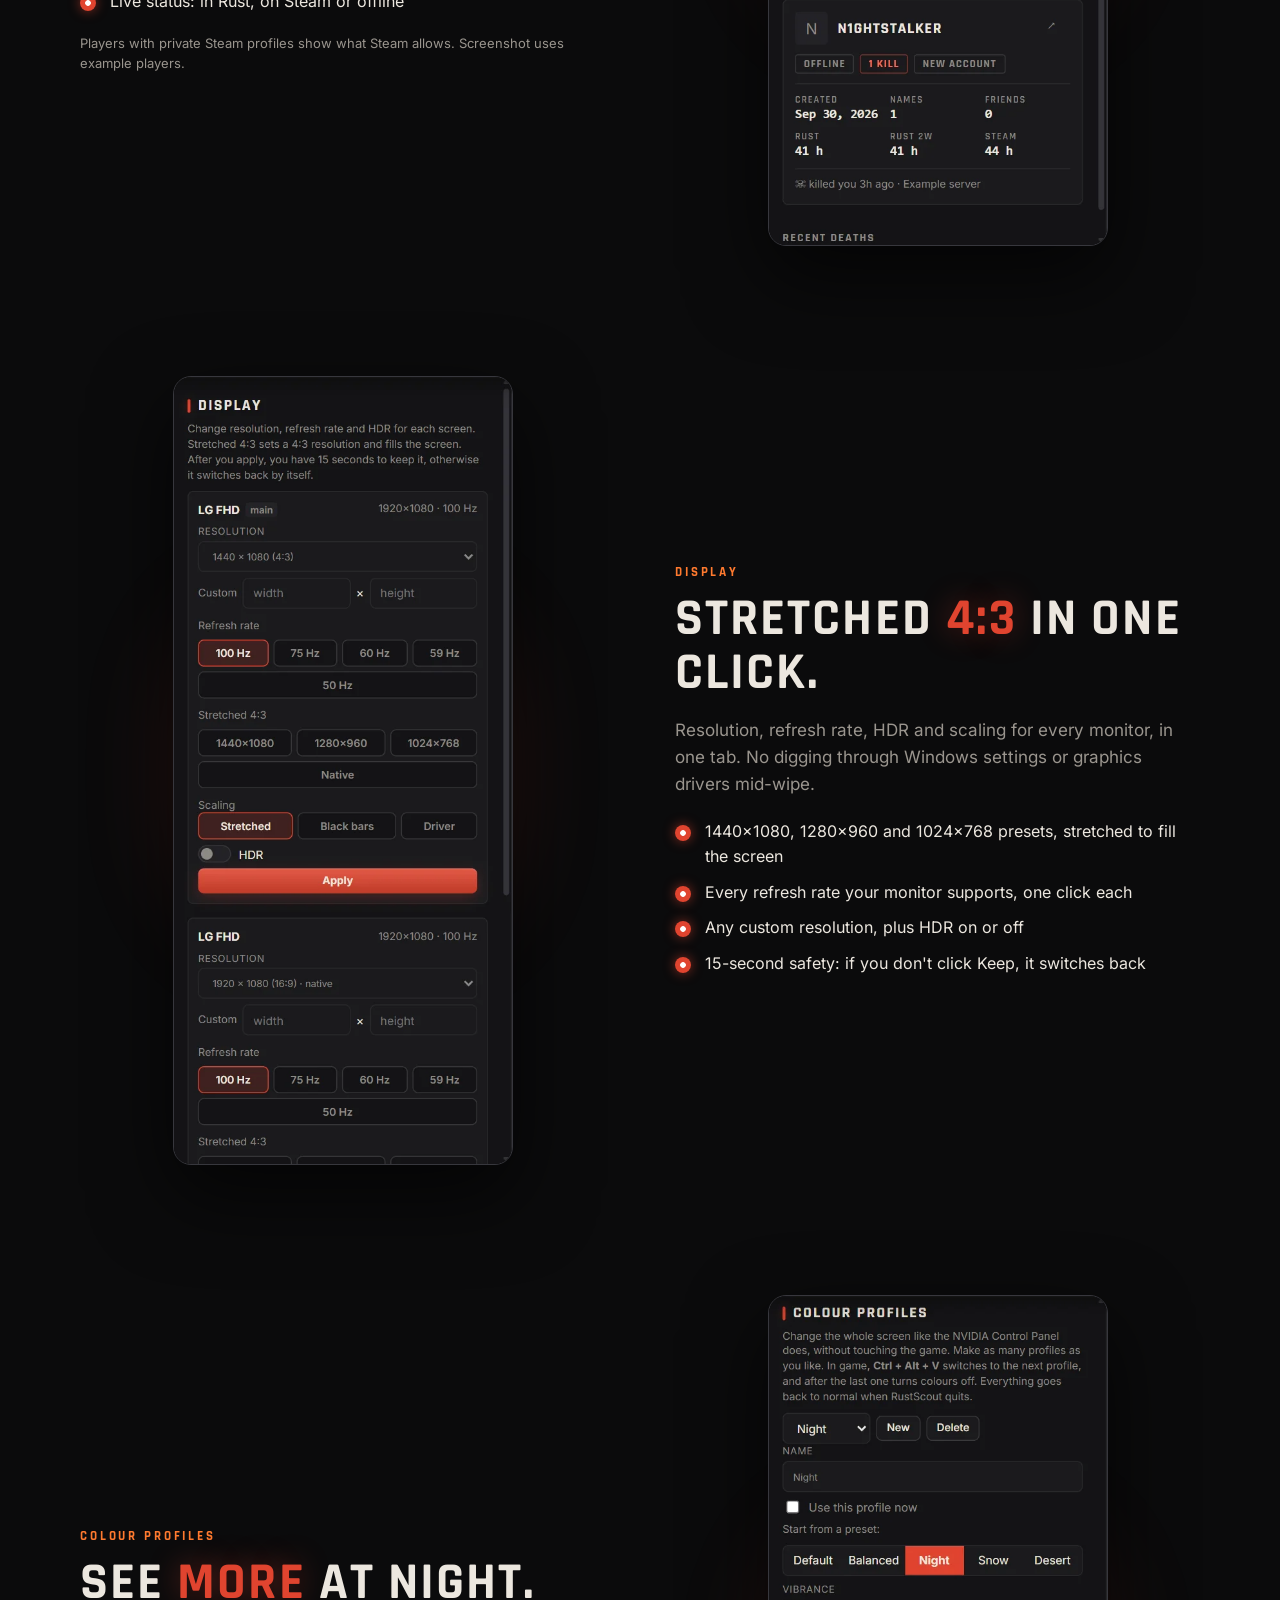
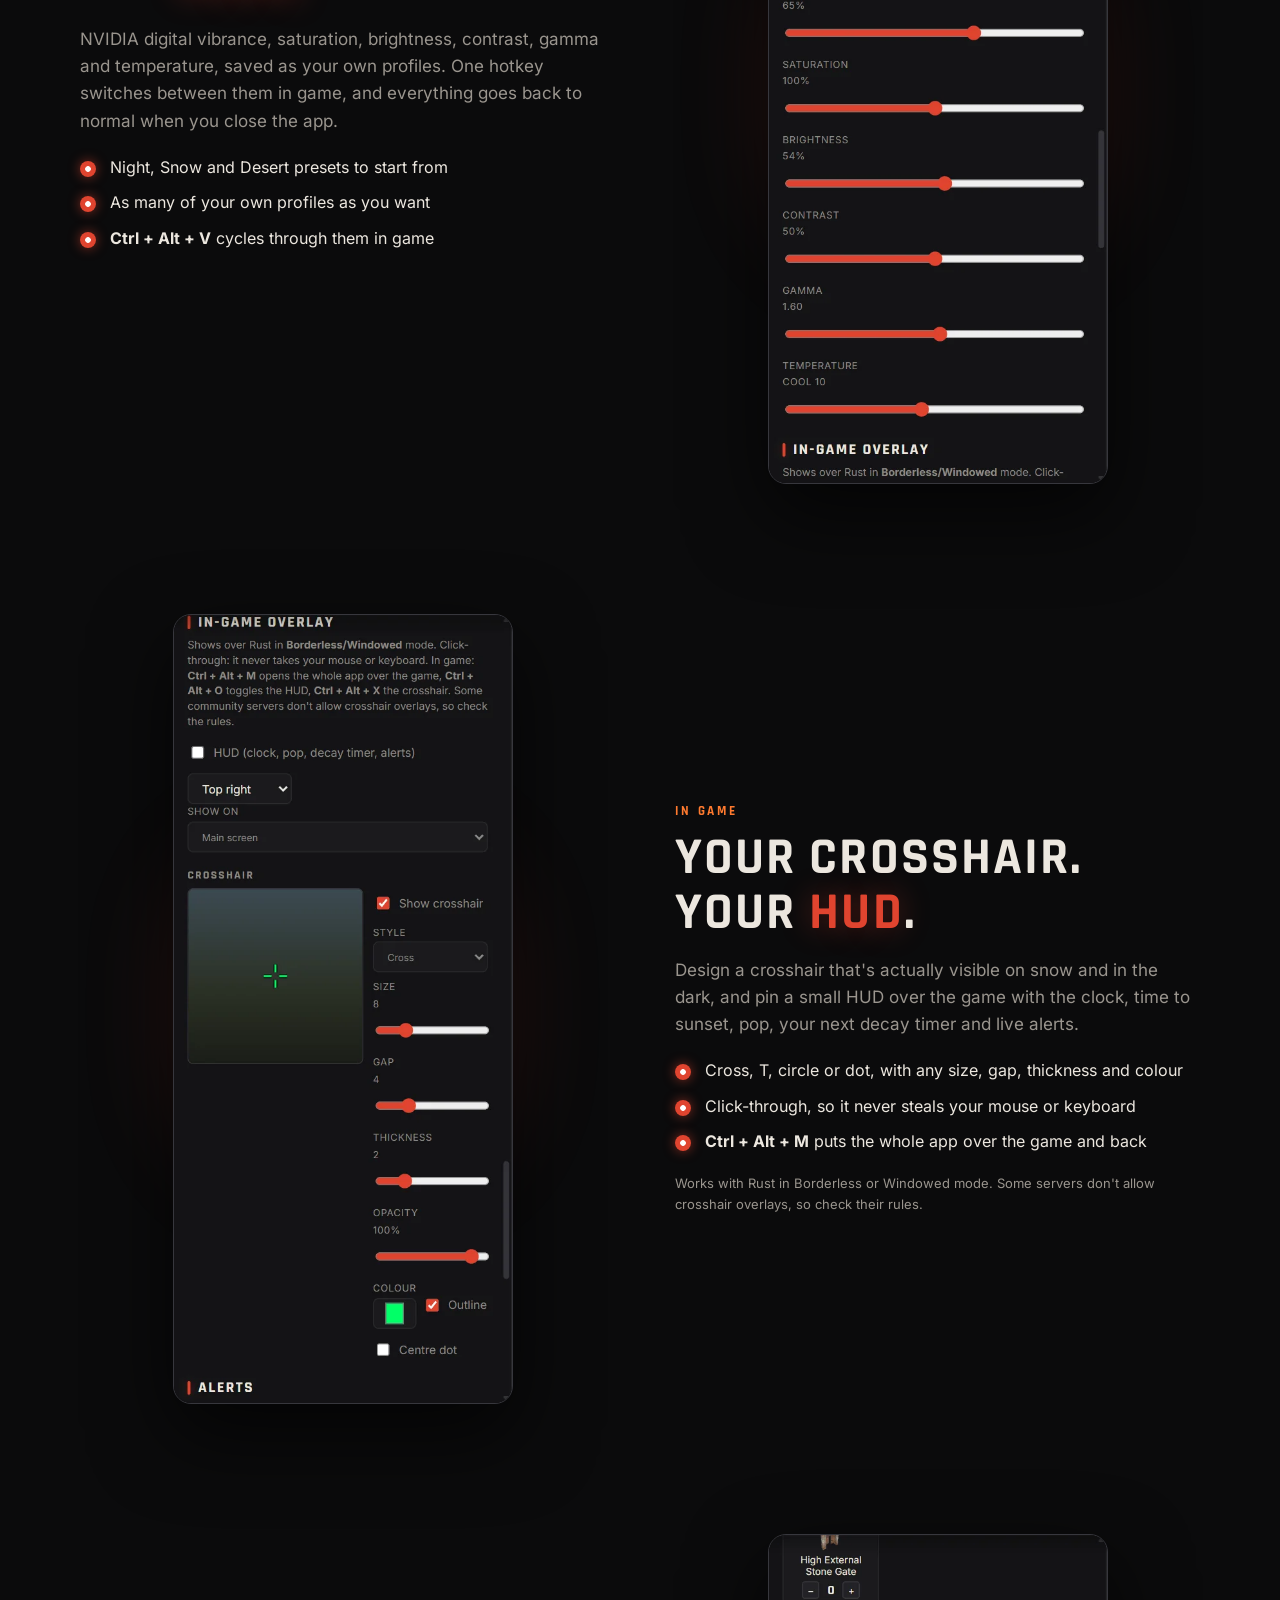
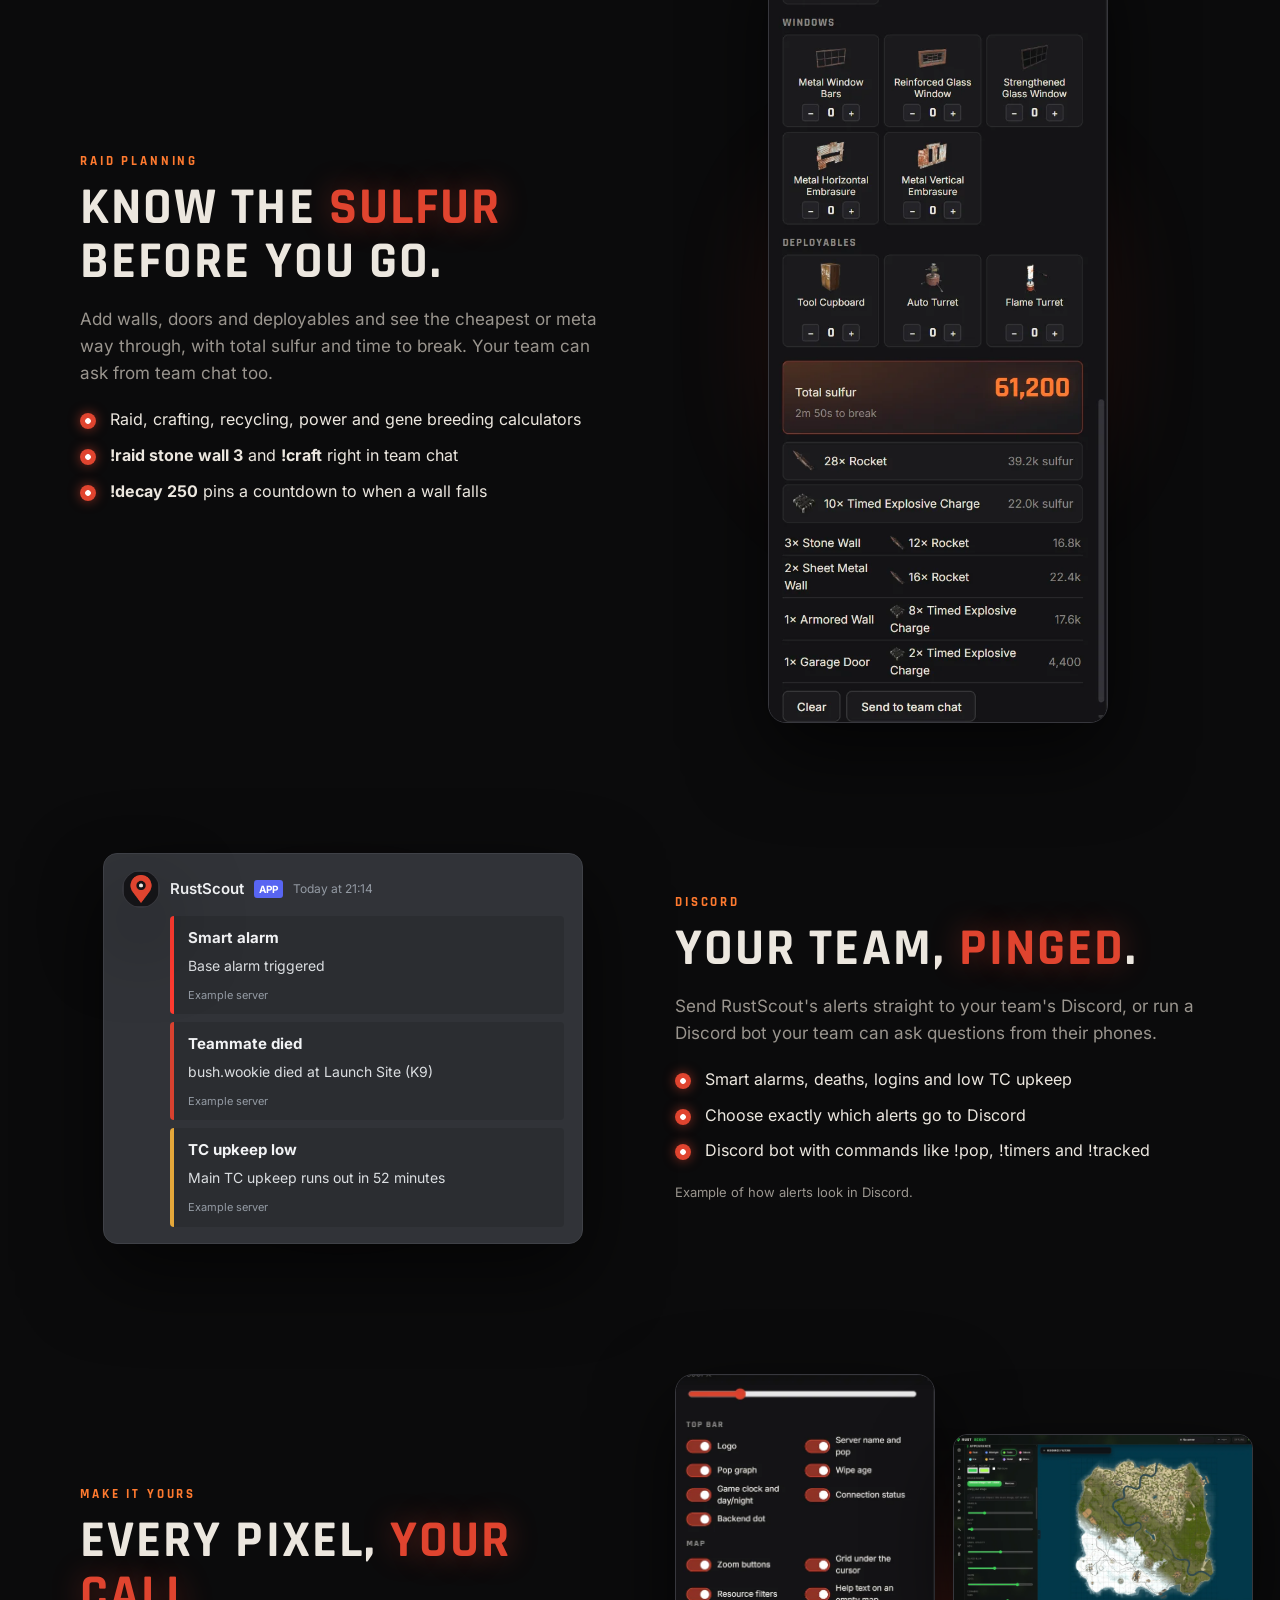
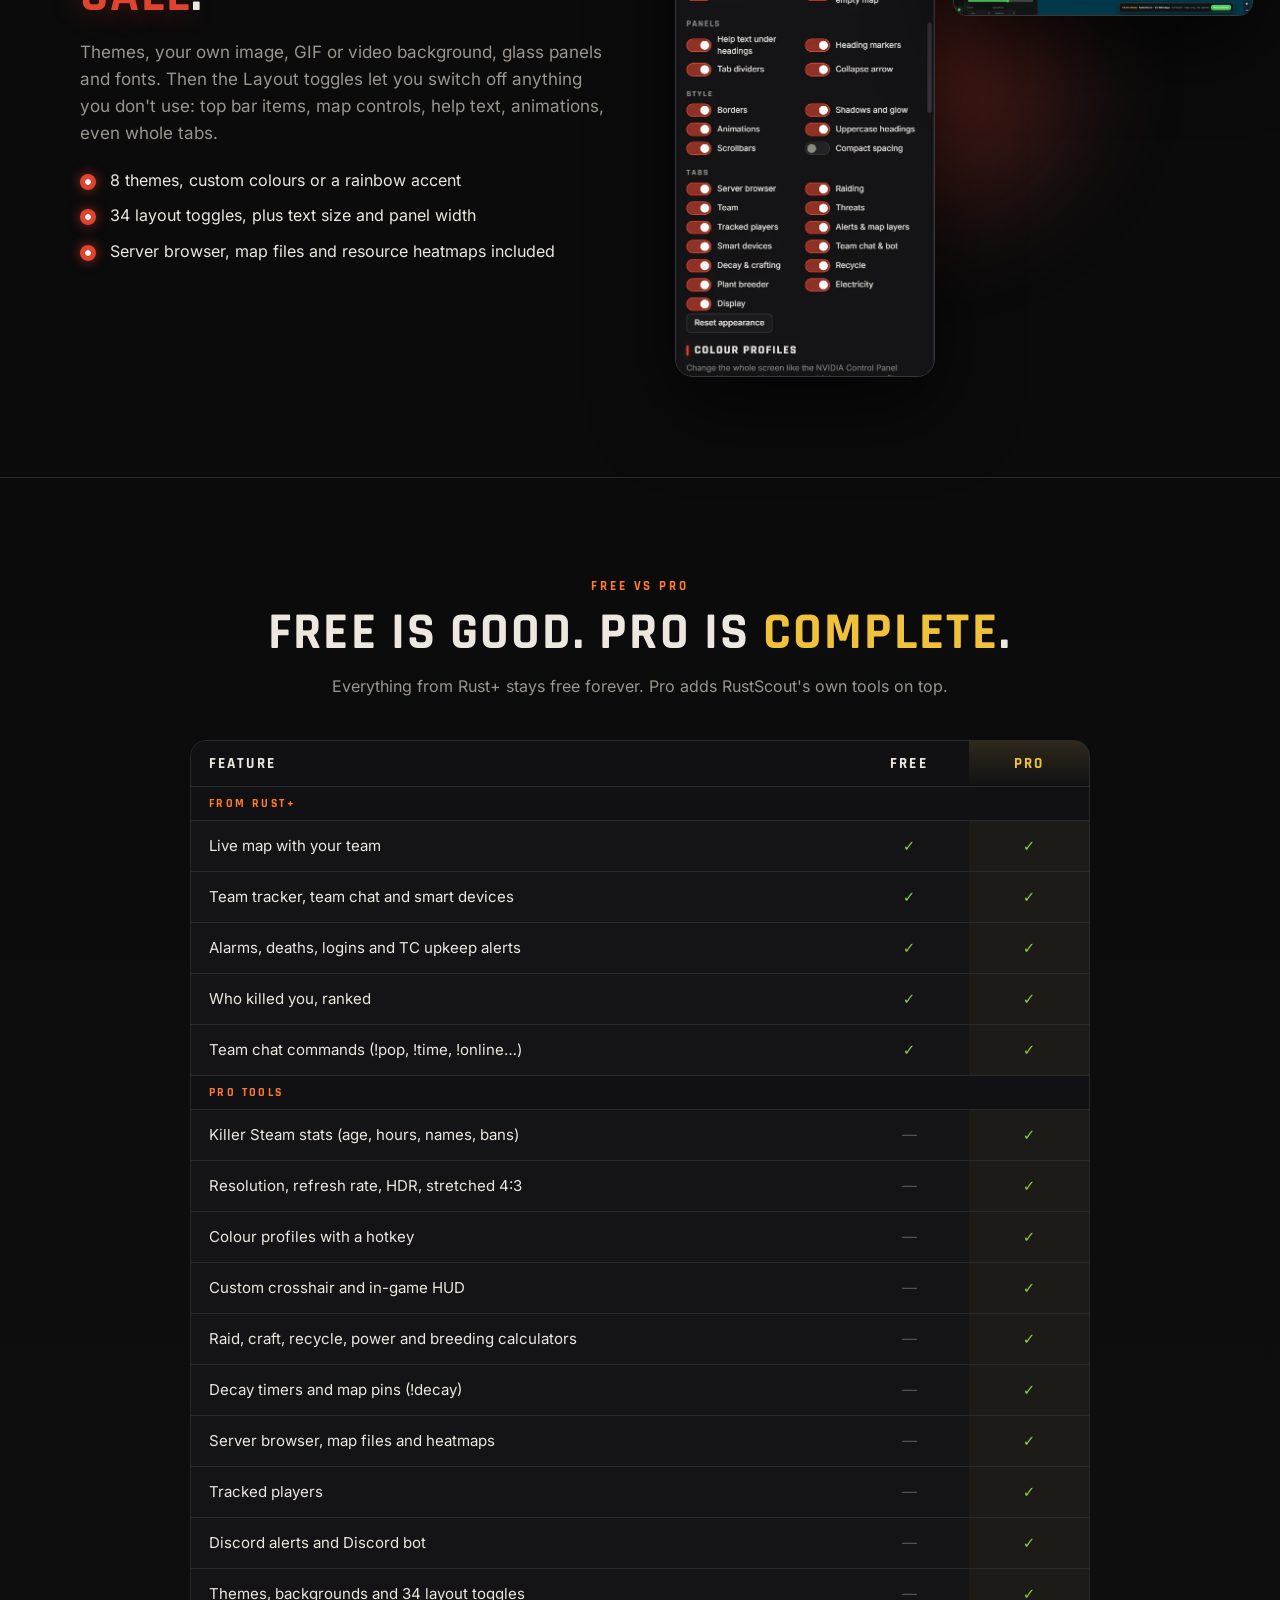
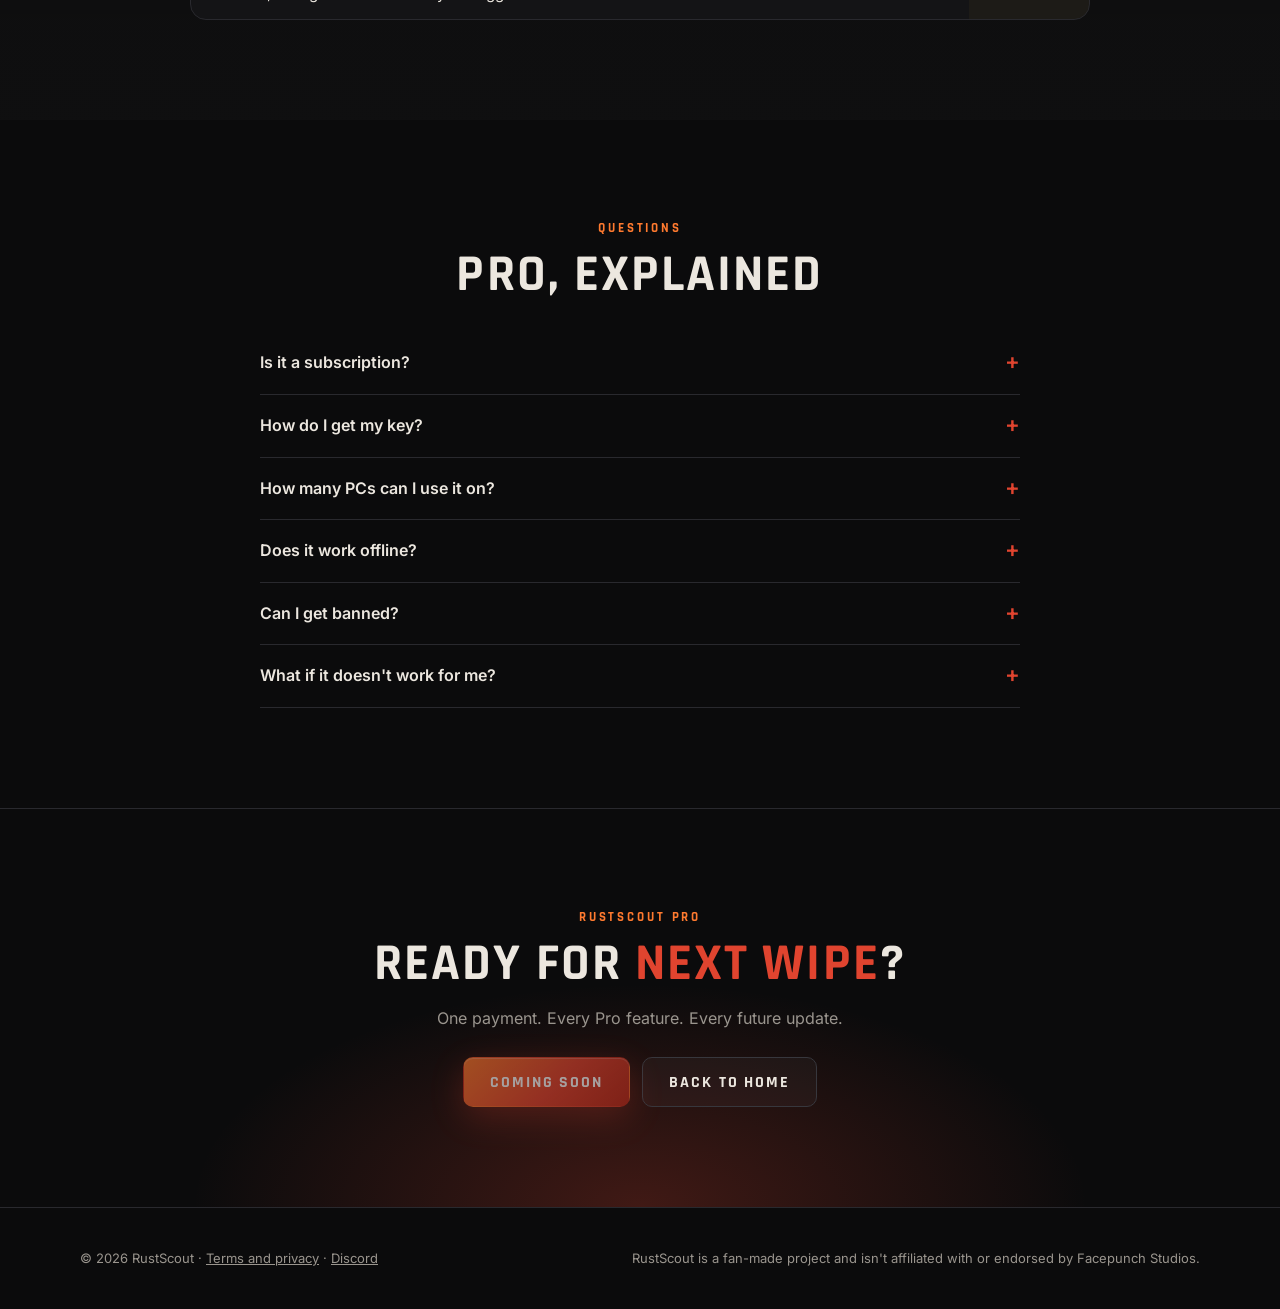
==== commit 553b9216: "Add Discord support links and move scripts out of the page for a stricter CSP" ====
--- a/pro/index.html
+++ b/pro/index.html
@@ -10,7 +10,7 @@
 <meta property="og:image" content="https://rust-scout.app/assets/pro/threats.webp">
 <meta property="og:url" content="https://rust-scout.app/pro/">
 <meta name="theme-color" content="#0b0b0c">
-<meta http-equiv="Content-Security-Policy" content="default-src 'self'; img-src 'self' data:; style-src 'self' 'unsafe-inline'; script-src 'self' 'unsafe-inline'; font-src 'self'; connect-src 'self'; base-uri 'self'; form-action 'none'; object-src 'none'">
+<meta http-equiv="Content-Security-Policy" content="default-src 'self'; img-src 'self' data:; style-src 'self' 'unsafe-inline'; script-src 'self'; font-src 'self'; connect-src 'self'; base-uri 'self'; form-action 'none'; object-src 'none'">
 <meta name="referrer" content="strict-origin-when-cross-origin">
 <link rel="icon" type="image/png" href="../assets/icon.png">
 <link rel="stylesheet" href="../assets/fonts.css">
@@ -190,6 +190,7 @@
             <a class="on" href="./">Pro</a>
             <a href="#compare">Free vs Pro</a>
             <a href="../#faq">FAQ</a>
+            <a href="https://discord.gg/n6wFxEGBqv" target="_blank" rel="noopener">Discord</a>
         </div>
         <a class="btn primary small" data-buy href="#buy">Get Pro</a>
     </div>
@@ -380,7 +381,7 @@
             <details><summary>How many PCs can I use it on?</summary><p>One at a time. Got a new PC? Click <b>Remove key</b> on the old one, then activate it on the new one.</p></details>
             <details><summary>Does it work offline?</summary><p>Yes. It needs internet once to activate, then Pro keeps working offline.</p></details>
             <details><summary>Can I get banned?</summary><p>RustScout doesn't read or change the game, but some servers have rules about overlays, crosshairs or colour changes. You use it at your own risk. See the <a href="../terms.html">terms</a>.</p></details>
-            <details><summary>What if it doesn't work for me?</summary><p>Message us within 14 days of buying for a full refund.</p></details>
+            <details><summary>What if it doesn't work for me?</summary><p>Open a ticket in our <a href="https://discord.gg/n6wFxEGBqv" target="_blank" rel="noopener">Discord</a> within 14 days of buying for a full refund.</p></details>
         </div>
     </div>
 </section>
@@ -399,22 +400,11 @@
 
 <footer>
     <div class="wrap">
-        <span>© <span data-year></span> RustScout · <a href="../terms.html">Terms and privacy</a></span>
+        <span>© <span data-year></span> RustScout · <a href="../terms.html">Terms and privacy</a> · <a href="https://discord.gg/n6wFxEGBqv" target="_blank" rel="noopener">Discord</a></span>
         <span>RustScout is a fan-made project and isn't affiliated with or endorsed by Facepunch Studios.</span>
     </div>
 </footer>
 
-<script>
-const BUY_URL = '';
-const PRICE = '';
-for (const a of document.querySelectorAll('[data-buy]')) {
-    if (BUY_URL) a.href = BUY_URL;
-    else { a.setAttribute('aria-disabled', 'true'); if (!a.querySelector('[data-price]')) a.textContent = 'Coming soon'; else a.textContent = 'Coming soon'; }
-}
-for (const el of document.querySelectorAll('[data-price]')) el.textContent = PRICE || 'Soon';
-for (const el of document.querySelectorAll('[data-year]')) el.textContent = new Date().getFullYear();
-const io = 'IntersectionObserver' in window && new IntersectionObserver(es => es.forEach(e => { if (e.isIntersecting) { e.target.classList.add('in'); io.unobserve(e.target); } }), { threshold: 0.12 });
-for (const el of document.querySelectorAll('.reveal')) io ? io.observe(el) : el.classList.add('in');
-</script>
+<script src="../assets/pro.js"></script>
 </body>
 </html>
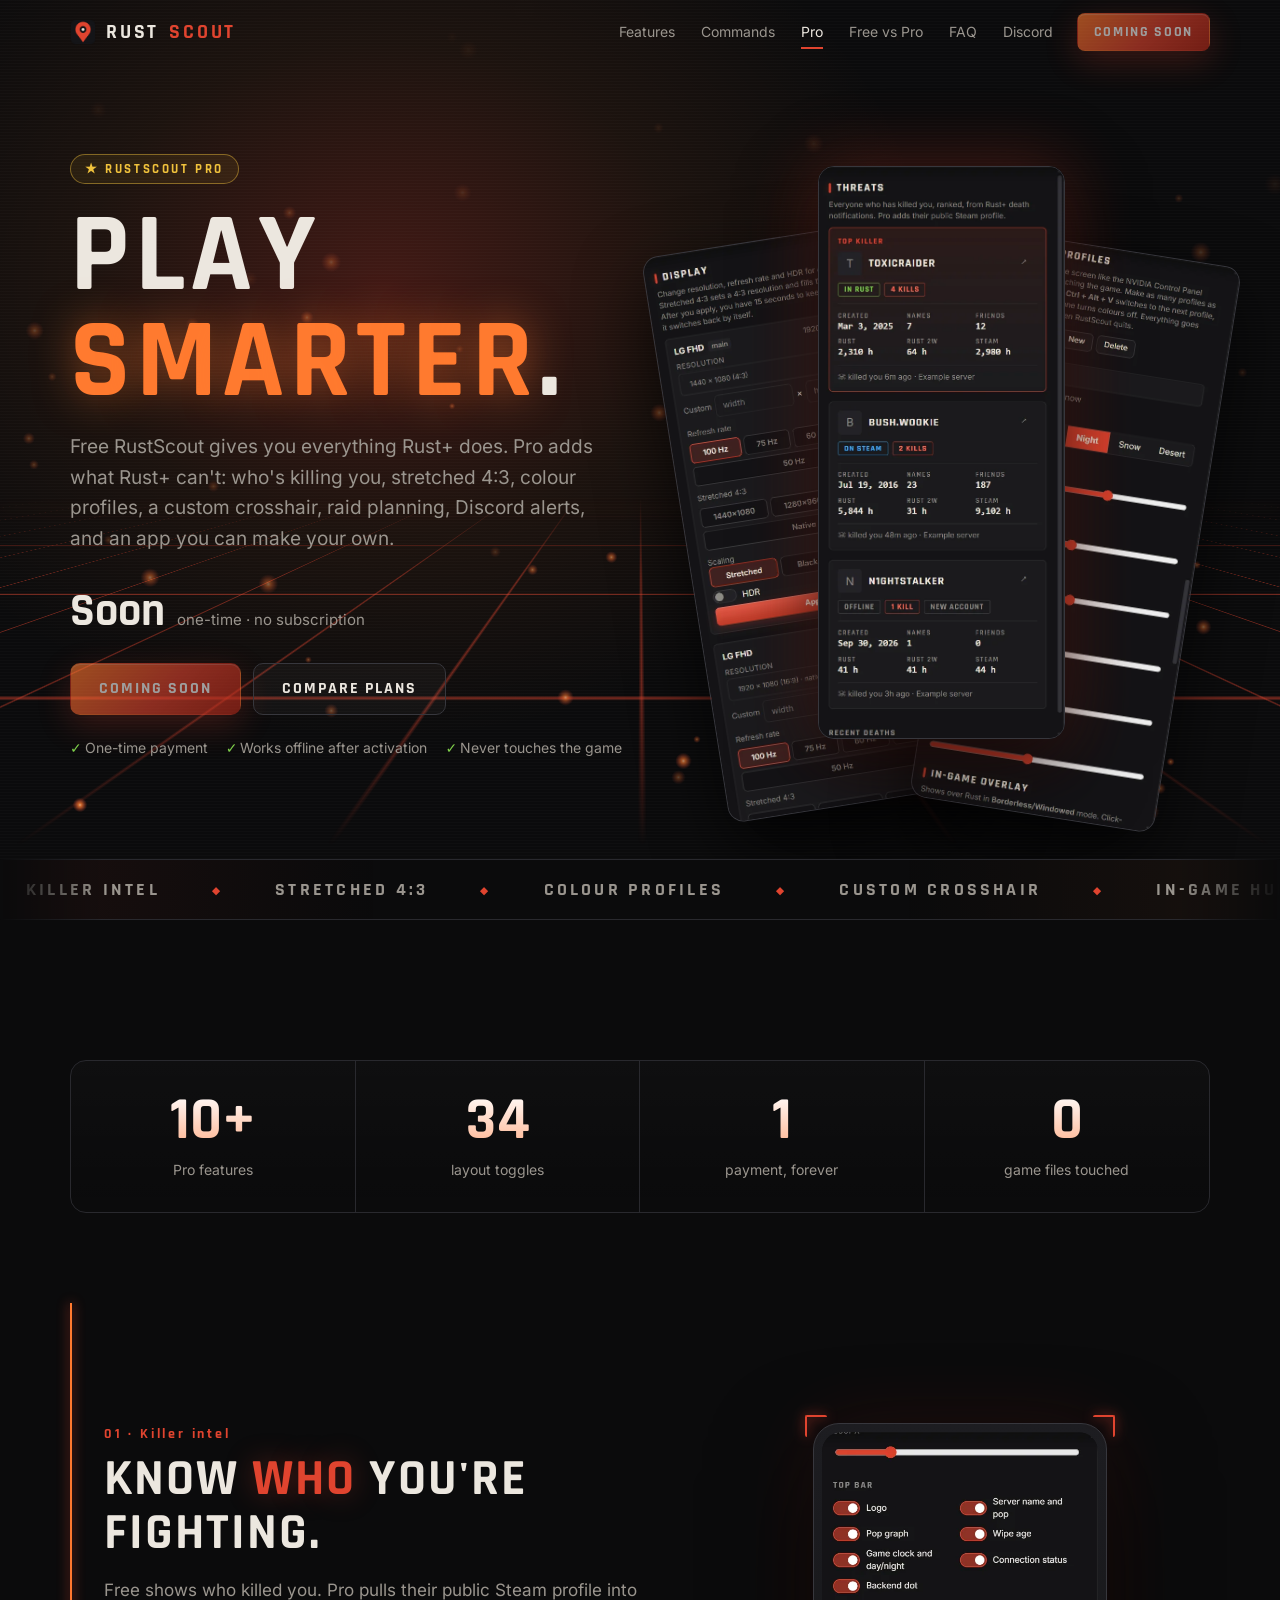
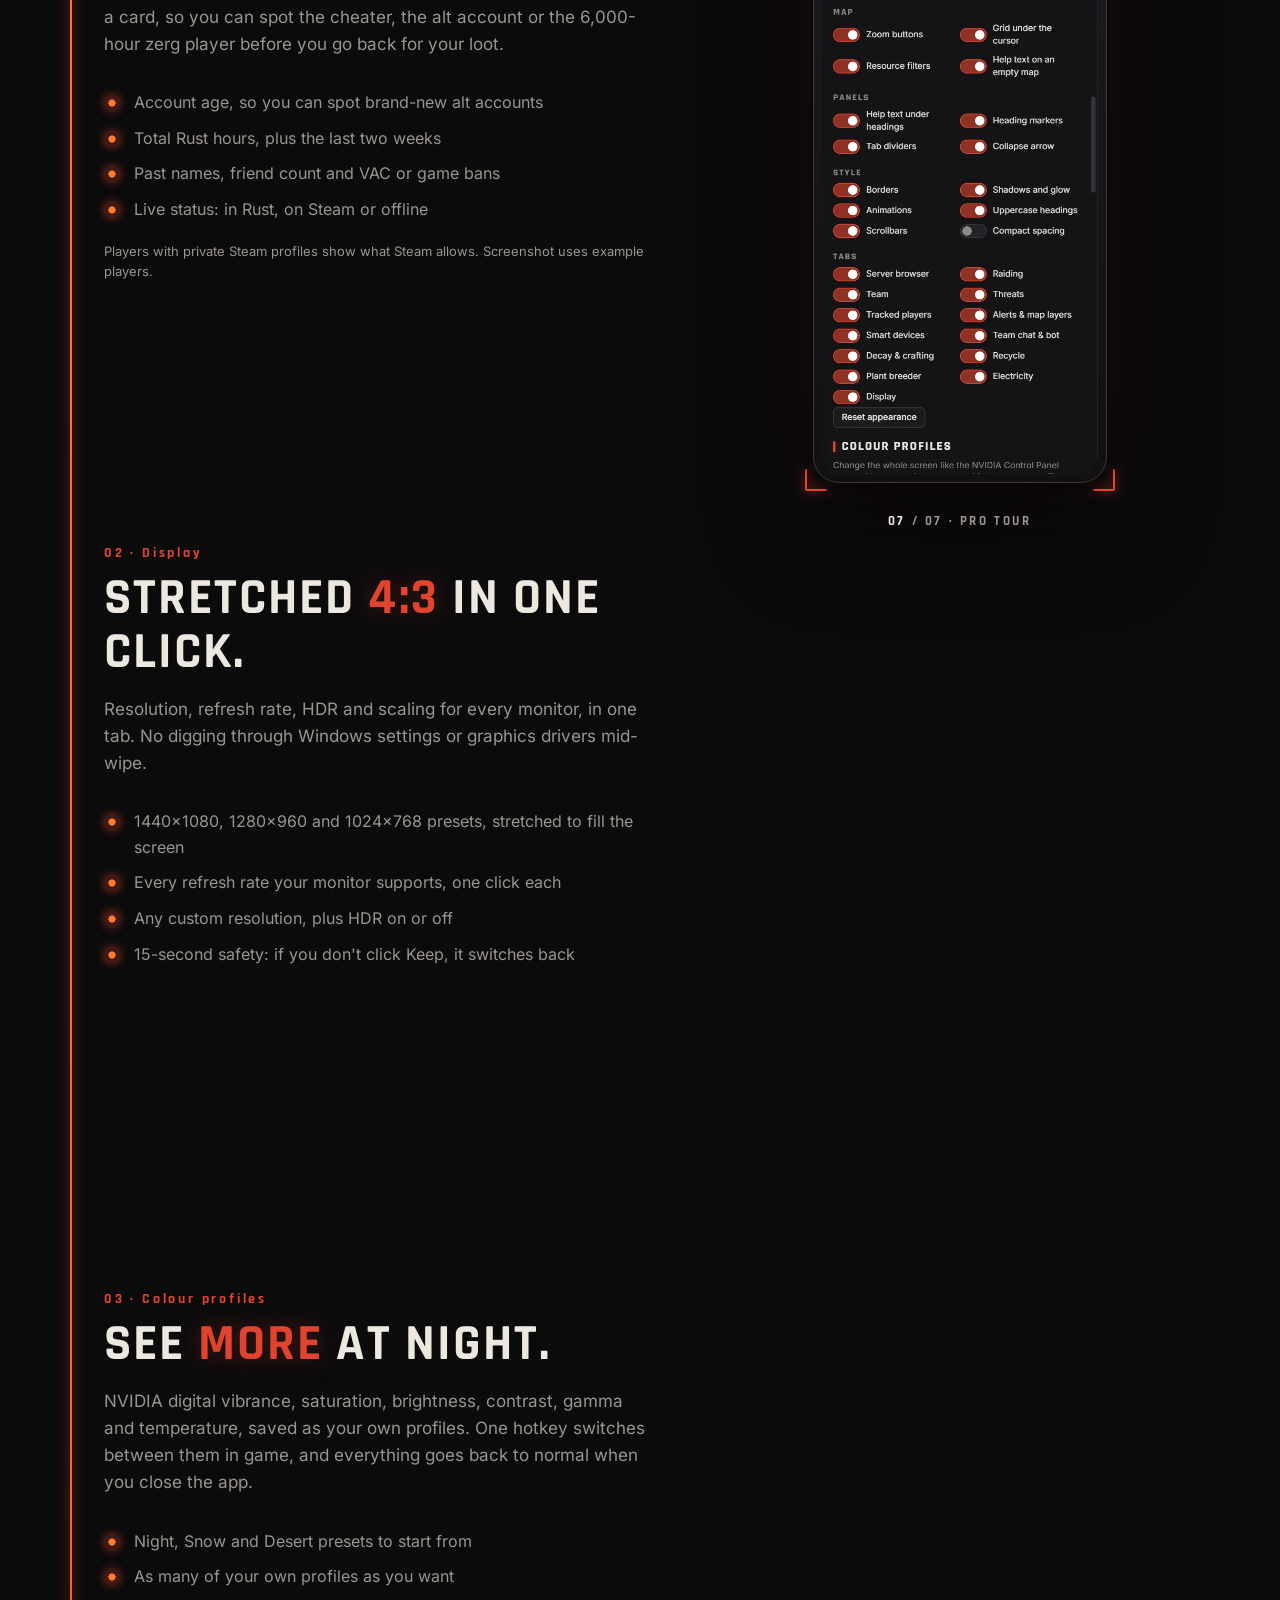
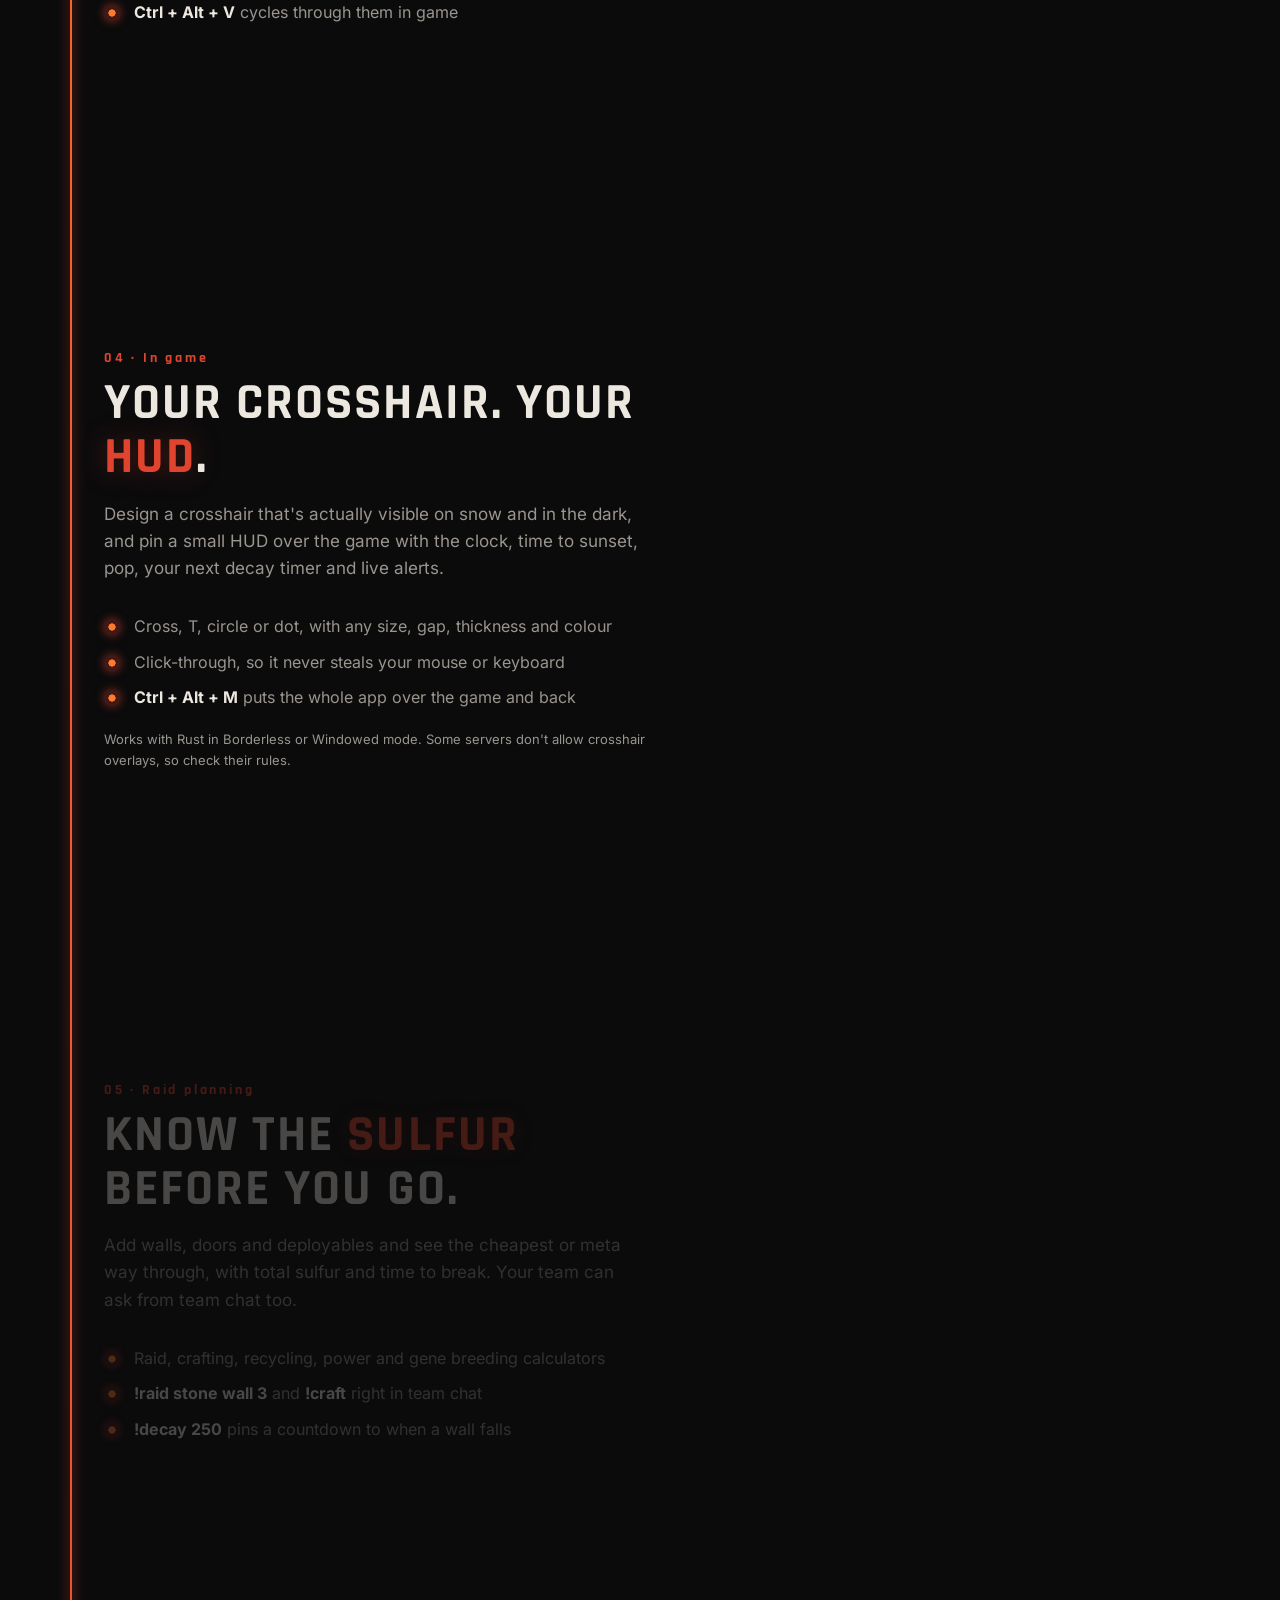
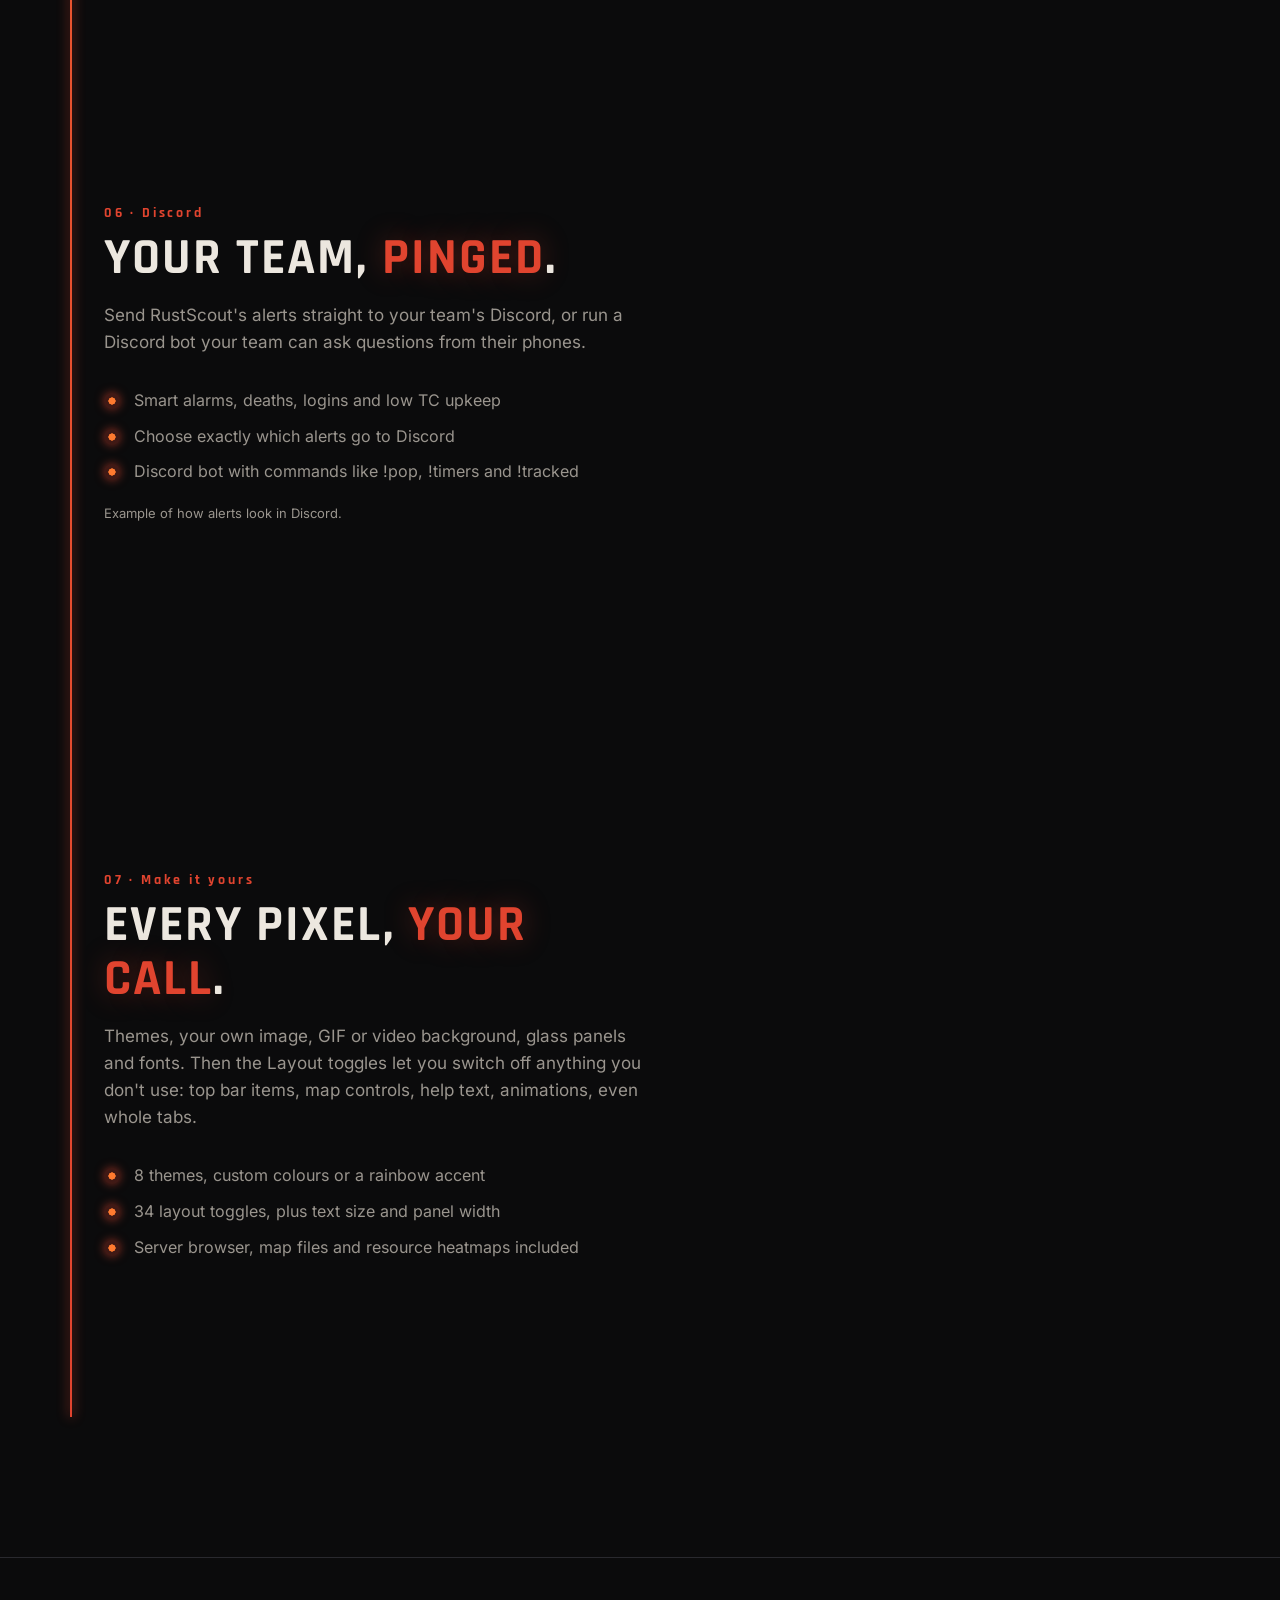
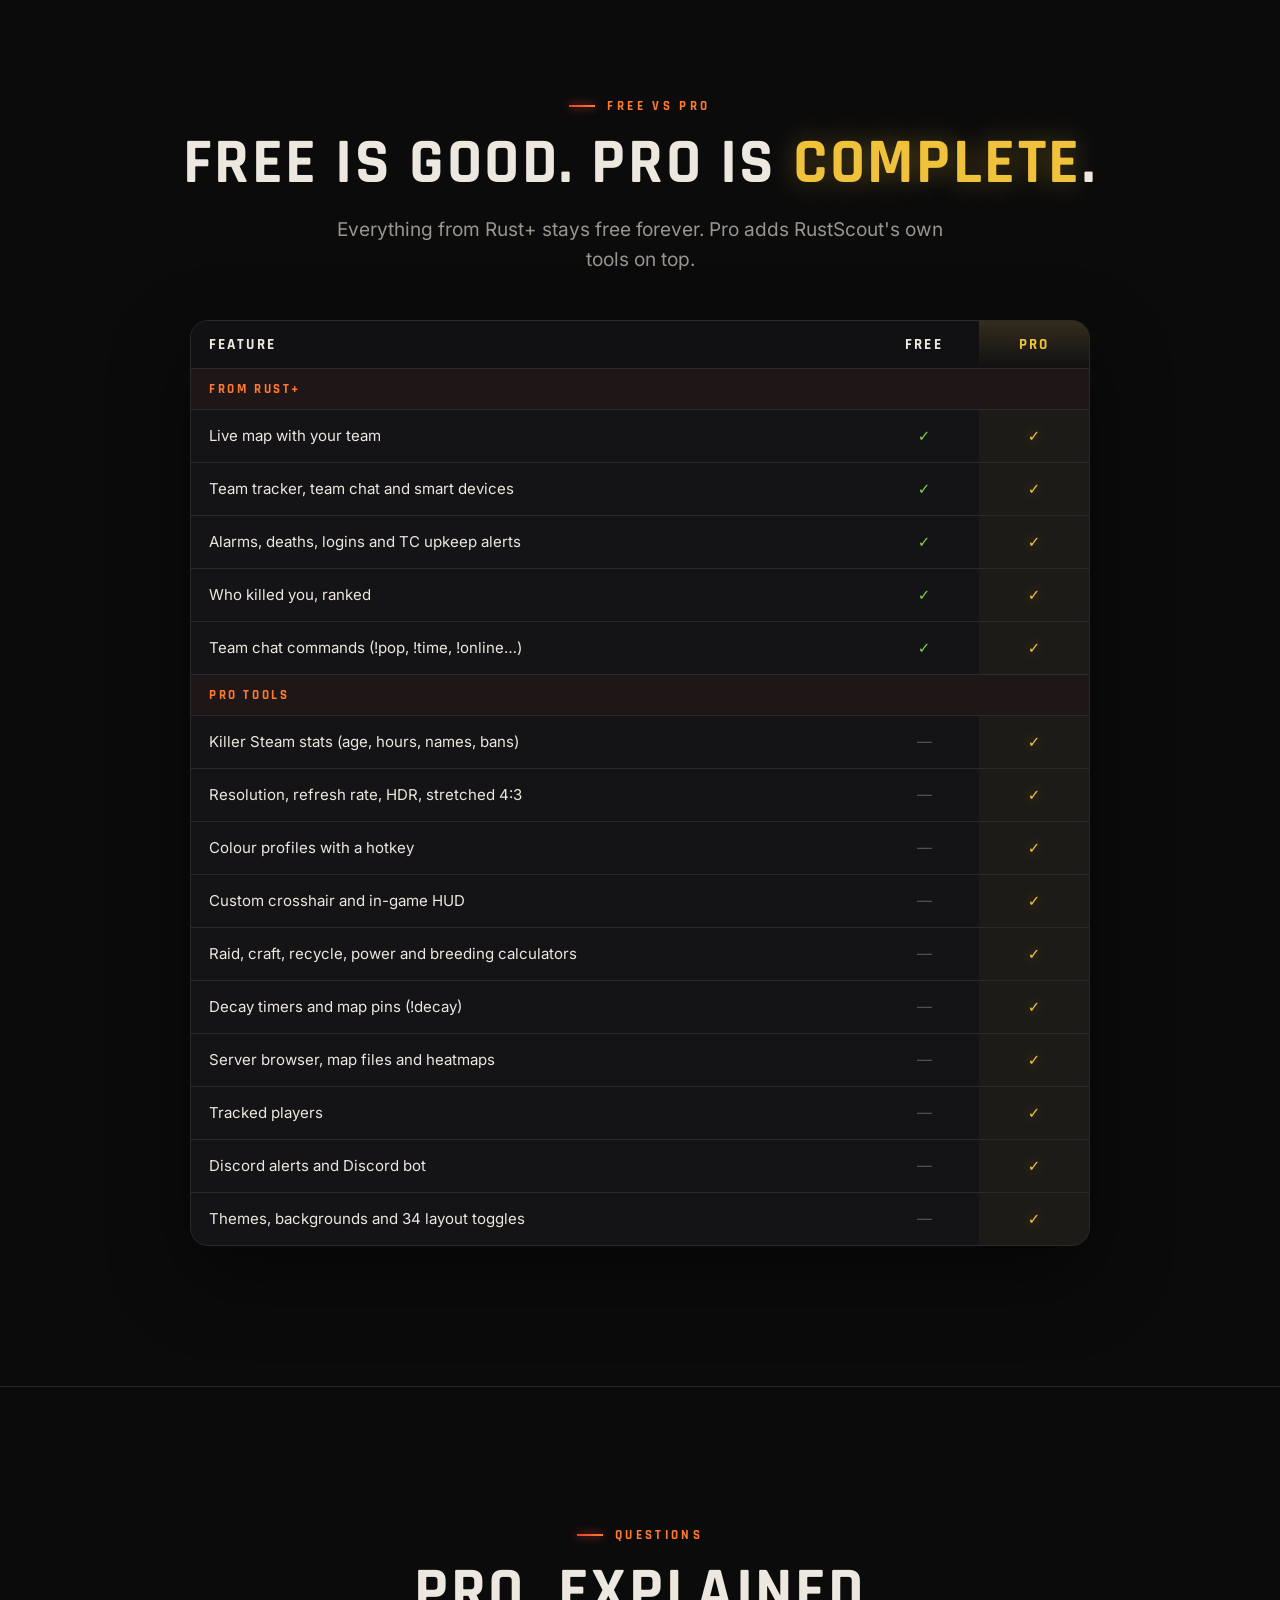
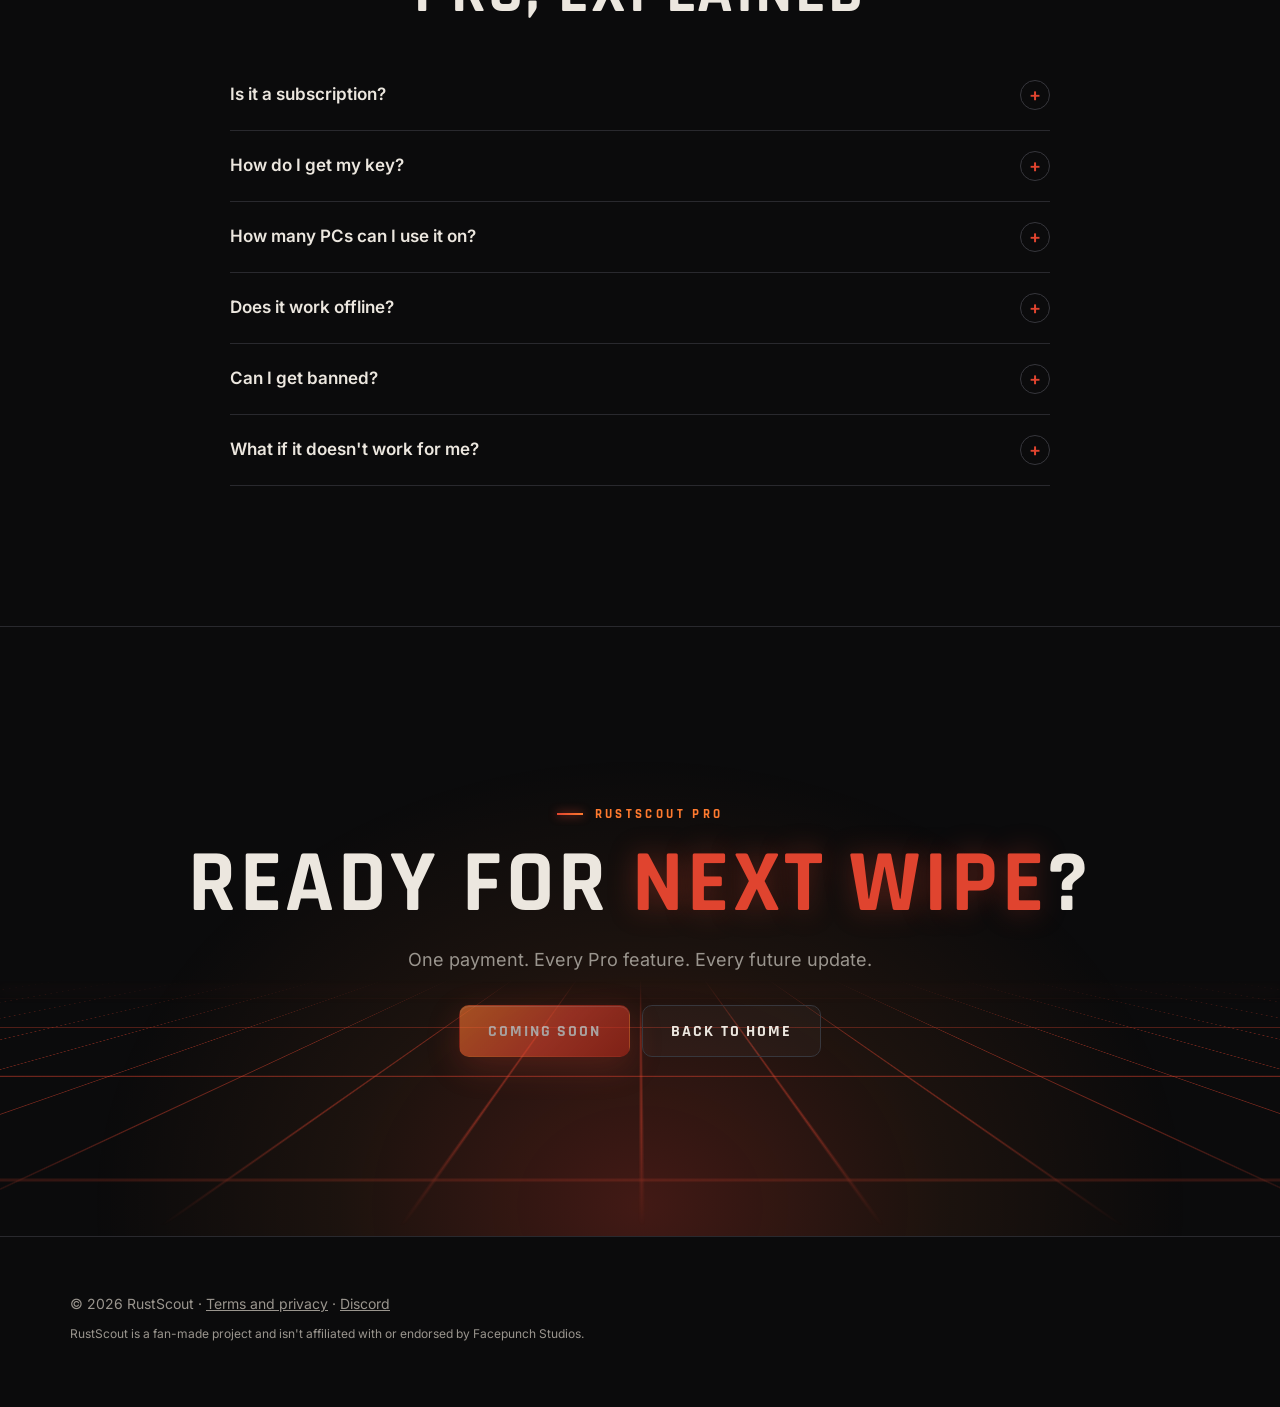
==== commit fa71f3ef: "Cinematic redesign of the home and Pro pages Adds a shared, dependency-free motion layer (assets/fx." ====
--- a/pro/index.html
+++ b/pro/index.html
@@ -13,108 +13,68 @@
 <meta http-equiv="Content-Security-Policy" content="default-src 'self'; img-src 'self' data:; style-src 'self' 'unsafe-inline'; script-src 'self'; font-src 'self'; connect-src 'self'; base-uri 'self'; form-action 'none'; object-src 'none'">
 <meta name="referrer" content="strict-origin-when-cross-origin">
 <link rel="icon" type="image/png" href="../assets/icon.png">
+<link rel="preload" href="../assets/fonts/Rajdhani-700.woff2" as="font" type="font/woff2" crossorigin>
 <link rel="stylesheet" href="../assets/fonts.css">
+<link rel="stylesheet" href="../assets/fx.css">
+<script src="../assets/fx.js"></script>
 <style>
-:root {
-    --bg: #0b0b0c; --bg-2: #111113; --panel: #141416; --panel-2: #1b1b1e; --line: #29292e; --line-2: #37373d;
-    --text: #ece7df; --muted: #9a958e; --accent: #e0442f; --accent-2: #ff7a2f; --gold: #f0c23c; --good: #7fd04a; --blue: #3fa9f5;
-    --font: "Inter", "Segoe UI", system-ui, sans-serif; --display: "Rajdhani", "Inter", sans-serif;
-}
-* { box-sizing: border-box; }
-html { scroll-behavior: smooth; scroll-padding-top: 70px; }
-body { margin: 0; background: var(--bg); color: var(--text); font: 16px/1.6 var(--font); overflow-x: hidden; }
-a { color: inherit; }
-img { max-width: 100%; height: auto; display: block; }
-.wrap { max-width: 1160px; margin: 0 auto; padding: 0 20px; }
-h1, h2, h3 { font-family: var(--display); letter-spacing: .04em; line-height: 1.05; margin: 0; text-transform: uppercase; }
-em { font-style: normal; }
-.kicker { font: 700 13px var(--display); letter-spacing: .22em; text-transform: uppercase; color: var(--accent-2); margin-bottom: 12px; }
-.muted { color: var(--muted); }
-a:focus-visible, button:focus-visible, summary:focus-visible { outline: 2px solid var(--accent-2); outline-offset: 3px; border-radius: 4px; }
-
-nav { position: sticky; top: 0; z-index: 20; background: rgba(11, 11, 12, .8); backdrop-filter: blur(14px); border-bottom: 1px solid var(--line); }
-nav .wrap { height: 60px; display: flex; align-items: center; gap: 24px; }
-.brand { display: flex; align-items: center; gap: 10px; font: 700 20px var(--display); letter-spacing: .14em; text-decoration: none; }
-.brand img { width: 26px; height: 26px; }
-.brand em { color: var(--accent); }
-.links { display: flex; gap: 22px; margin-left: auto; font-size: 14px; color: var(--muted); }
-.links a { text-decoration: none; }
-.links a:hover, .links a.on { color: var(--text); }
-
-.btn { display: inline-flex; align-items: center; justify-content: center; gap: 8px; height: 50px; padding: 0 26px; border-radius: 10px; border: 1px solid transparent;
-    font: 700 16px var(--display); letter-spacing: .12em; text-transform: uppercase; text-decoration: none; cursor: pointer; transition: transform .15s, box-shadow .2s; }
-.btn.primary { color: #fff; background: linear-gradient(135deg, #ff7a2f, #e0442f 55%, #b82a1b); box-shadow: 0 10px 34px rgba(224, 68, 47, .4), inset 0 1px 0 rgba(255, 255, 255, .2); }
-.btn.primary:hover { transform: translateY(-2px); box-shadow: 0 16px 44px rgba(224, 68, 47, .55); }
-.btn.ghost { border-color: var(--line-2); background: rgba(255, 255, 255, .03); }
-.btn.ghost:hover { border-color: var(--accent); }
-.btn.small { height: 38px; padding: 0 16px; font-size: 14px; }
-.btn[aria-disabled="true"] { opacity: .6; pointer-events: none; }
-
-/* hero */
-.hero { position: relative; padding: 90px 0 40px; overflow: hidden; }
-.hero::before { content: ""; position: absolute; inset: -30% -10% auto; height: 900px; pointer-events: none;
-    background: radial-gradient(40% 50% at 30% 30%, rgba(224, 68, 47, .28), transparent 70%), radial-gradient(35% 40% at 75% 20%, rgba(240, 194, 60, .14), transparent 70%); }
-.hero::after { content: ""; position: absolute; inset: 0; pointer-events: none; opacity: .35;
-    background-image: linear-gradient(rgba(255, 255, 255, .04) 1px, transparent 1px), linear-gradient(90deg, rgba(255, 255, 255, .04) 1px, transparent 1px);
-    background-size: 46px 46px; mask-image: radial-gradient(ellipse at 50% 20%, #000 20%, transparent 70%); }
-.hero .wrap { position: relative; z-index: 1; display: grid; grid-template-columns: 1.05fr 1fr; gap: 40px; align-items: center; }
-.badge { display: inline-flex; align-items: center; gap: 8px; padding: 6px 14px; border-radius: 999px; border: 1px solid rgba(240, 194, 60, .45);
-    background: rgba(240, 194, 60, .08); color: var(--gold); font: 700 13px var(--display); letter-spacing: .2em; text-transform: uppercase; }
-.hero h1 { font-size: clamp(52px, 8vw, 96px); margin: 18px 0 14px; letter-spacing: .06em; }
-.hero h1 em { background: linear-gradient(120deg, #ffb36b, #ff5a36 45%, #f0c23c); -webkit-background-clip: text; background-clip: text; color: transparent;
-    filter: drop-shadow(0 0 30px rgba(224, 68, 47, .45)); }
-.hero p.lead { font-size: 19px; color: var(--muted); max-width: 540px; margin: 0 0 28px; }
+h1, h2, h3 { text-transform: uppercase; }
+.gold { color: var(--gold) !important; text-shadow: 0 0 28px rgba(240, 194, 60, .35) !important; }
+
+/* ---------- hero ---------- */
+.hero { position: relative; overflow: hidden; margin-top: calc(-1 * var(--nav-h)); padding: calc(var(--nav-h) + clamp(50px, 7vw, 90px)) 0 clamp(60px, 8vw, 100px); }
+.hero .fx-floor { top: 58%; height: auto; }
+.hero .wrap { position: relative; z-index: 1; display: grid; grid-template-columns: minmax(0, 1.05fr) minmax(0, 1fr); gap: 40px; align-items: center; }
+.badge { display: inline-flex; align-items: center; gap: 8px; padding: 6px 14px; border-radius: 999px; border: 1px solid rgba(240, 194, 60, .45); background: rgba(240, 194, 60, .08); color: var(--gold); font: 700 13px var(--display); letter-spacing: .2em; text-transform: uppercase; }
+.hero h1 { font-size: clamp(54px, 9vw, 112px); margin: 20px 0 16px; letter-spacing: .05em; line-height: .95; }
+.hero h1 em { color: var(--accent-2); text-shadow: 0 0 40px rgba(255, 122, 47, .5); }
+.hero .lead { margin: 0 0 28px; max-width: 540px; }
 .price { display: flex; align-items: baseline; gap: 12px; margin-bottom: 22px; }
 .price b { font: 700 46px var(--display); }
 .price span { color: var(--muted); font-size: 15px; }
-.cta { display: flex; gap: 12px; flex-wrap: wrap; }
 .trust { display: flex; gap: 18px; flex-wrap: wrap; margin-top: 22px; color: var(--muted); font-size: 14px; }
 .trust span::before { content: "✓ "; color: var(--good); font-weight: 700; }
 
-.stack { position: relative; height: 560px; }
-.stack img { position: absolute; width: 270px; border-radius: 16px; border: 1px solid var(--line-2); box-shadow: 0 30px 70px rgba(0, 0, 0, .65), 0 0 0 1px rgba(255, 255, 255, .03); transition: transform .4s; }
-.stack img:nth-child(1) { left: 0; top: 60px; transform: rotate(-9deg); }
-.stack img:nth-child(2) { left: 50%; top: 0; transform: translateX(-50%); z-index: 2; box-shadow: 0 30px 80px rgba(0, 0, 0, .7), 0 0 60px rgba(224, 68, 47, .35); }
-.stack img:nth-child(3) { right: 0; top: 70px; transform: rotate(9deg); }
-.stack:hover img:nth-child(1) { transform: rotate(-12deg) translateX(-14px); }
-.stack:hover img:nth-child(3) { transform: rotate(12deg) translateX(14px); }
-
-/* stats strip */
-.strip { border-top: 1px solid var(--line); border-bottom: 1px solid var(--line); background: linear-gradient(90deg, rgba(224, 68, 47, .06), transparent 40%, rgba(240, 194, 60, .05)); }
-.strip .wrap { display: grid; grid-template-columns: repeat(4, 1fr); }
-.strip div { padding: 26px 10px; text-align: center; border-right: 1px solid var(--line); }
-.strip div:last-child { border-right: 0; }
-.strip b { display: block; font: 700 36px var(--display); color: var(--text); }
-.strip span { color: var(--muted); font-size: 14px; }
-
-/* feature rows */
-section { padding: 100px 0; }
-.row { display: grid; grid-template-columns: 1fr 1fr; gap: 70px; align-items: center; }
-.row + .row { margin-top: 130px; }
-.row.flip .copy { order: 2; }
-.copy h2 { font-size: clamp(34px, 4.4vw, 52px); margin-bottom: 16px; }
-.copy h2 em { color: var(--accent); text-shadow: 0 0 30px rgba(224, 68, 47, .4); }
-.copy p { color: var(--muted); margin: 0 0 16px; font-size: 17px; }
-.points { list-style: none; padding: 0; margin: 20px 0 0; display: grid; gap: 10px; }
-.points li { position: relative; padding-left: 30px; }
-.points li::before { content: ""; position: absolute; left: 0; top: 6px; width: 16px; height: 16px; border-radius: 50%;
-    background: radial-gradient(circle, #fff 0 22%, var(--accent) 28% 100%); box-shadow: 0 0 12px rgba(224, 68, 47, .6); }
-.copy .note { font-size: 13px; color: var(--muted); margin: 18px 0 0; }
-
-.shot { position: relative; display: flex; justify-content: center; }
-.shot::before { content: ""; position: absolute; width: 70%; height: 70%; top: 15%; left: 15%; background: radial-gradient(circle, rgba(224, 68, 47, .35), transparent 70%); filter: blur(40px); }
-.shot img { position: relative; width: 340px; border-radius: 18px; border: 1px solid var(--line-2); box-shadow: 0 30px 80px rgba(0, 0, 0, .65); }
-.shot.wide img { width: 100%; }
-.shot .duo { position: relative; display: flex; gap: 18px; align-items: flex-start; }
-.shot .duo img { width: 260px; }
-.shot .duo img:last-child { margin-top: 60px; }
-.tag { position: absolute; z-index: 2; padding: 6px 12px; border-radius: 8px; background: rgba(11, 11, 12, .85); border: 1px solid var(--line-2);
-    font: 700 13px var(--display); letter-spacing: .12em; text-transform: uppercase; backdrop-filter: blur(6px); }
-.tag b { color: var(--accent-2); }
-
-/* discord mock */
-.discord { width: 100%; max-width: 480px; border-radius: 14px; background: #313338; border: 1px solid #3f4147; padding: 16px 18px; font-family: "Inter", sans-serif; box-shadow: 0 30px 80px rgba(0, 0, 0, .6); position: relative; }
-.discord .who { display: flex; align-items: center; gap: 10px; font-size: 15px; font-weight: 600; color: #f2f3f5; }
+.stack { position: relative; height: 580px; }
+.stack > div { position: absolute; width: 46%; max-width: 270px; }
+.stack > div:nth-child(1) { left: 2%; top: 70px; }
+.stack > div:nth-child(2) { left: 50%; top: 0; margin-left: -23%; z-index: 2; }
+.stack > div:nth-child(3) { right: 2%; top: 80px; }
+.stack img { border-radius: 16px; border: 1px solid var(--line-2); box-shadow: 0 30px 70px rgba(0, 0, 0, .7); }
+.stack > div:nth-child(1) img { transform: rotate(-9deg); }
+.stack > div:nth-child(2) img { box-shadow: 0 30px 80px rgba(0, 0, 0, .7), 0 0 70px rgba(224, 68, 47, .35); }
+.stack > div:nth-child(3) img { transform: rotate(9deg); }
+.motion .stack .bob { animation: bob 8s ease-in-out infinite; }
+.motion .stack > div:nth-child(2) .bob { animation-delay: -2.6s; }
+.motion .stack > div:nth-child(3) .bob { animation-delay: -5.2s; }
+@keyframes bob { 50% { transform: translateY(-14px); } }
+@media (max-width: 900px) {
+    .hero .wrap { grid-template-columns: 1fr; }
+    .stack { height: clamp(300px, 95vw, 480px); max-width: 520px; width: 100%; margin: 10px auto 0; }
+    .stack > div { width: 40%; }
+    .stack > div:nth-child(2) { margin-left: -20%; }
+    .stack > div:nth-child(1), .stack > div:nth-child(3) { top: 12%; }
+}
+
+/* ---------- pinned tour ---------- */
+.phone { position: relative; width: min(330px, calc(76vh * 525 / 1223)); }
+.phone .screen { border-radius: 26px; padding: 8px; background: linear-gradient(180deg, #1d1d21, #111113); }
+.phone .screen .view { aspect-ratio: 525 / 1223; border-radius: 20px; background: var(--bg-2); }
+.phone .corner { border-radius: 2px; }
+.phone-label { position: absolute; left: 50%; bottom: -46px; transform: translateX(-50%); white-space: nowrap; font: 700 13px var(--display); letter-spacing: .2em; color: var(--muted); text-transform: uppercase; }
+.phone-label b { color: var(--text); }
+.pin-step .points { list-style: none; padding: 0; margin: 18px 0 0; display: grid; gap: 10px; }
+.pin-step .points li { position: relative; padding-left: 30px; margin: 0; }
+.pin-step .points li::before { content: ""; position: absolute; left: 0; top: 5px; width: 16px; height: 16px; border-radius: 50%; background: radial-gradient(circle, var(--accent-2) 30%, rgba(224, 68, 47, .25) 34%); box-shadow: 0 0 10px rgba(224, 68, 47, .6); }
+.pin-step .points b { color: var(--text); }
+.pin-step .note { font-size: 13px; margin: 18px 0 0; }
+.pin-step h2 { font-size: clamp(32px, 4vw, 52px); margin-bottom: 16px; }
+.pin-step .media img { max-width: 320px; margin: 0 auto; }
+@media (min-width: 901px) { .tour .pin { grid-template-columns: minmax(0, 1.15fr) minmax(0, 1fr); } }
+
+/* Discord mock, used both inline and inside the phone */
+.discord { width: 100%; border-radius: 14px; background: #313338; border: 1px solid #3f4147; padding: 16px 18px; font-family: var(--font); box-shadow: 0 30px 80px rgba(0, 0, 0, .6); text-align: left; }
+.discord .who { display: flex; align-items: center; gap: 10px; flex-wrap: wrap; font-size: 15px; font-weight: 600; color: #f2f3f5; }
 .discord .who img { width: 38px; height: 38px; border-radius: 50%; }
 .discord .bot { background: #5865f2; color: #fff; font-size: 10px; font-weight: 700; padding: 1px 5px; border-radius: 3px; }
 .discord .time { color: #949ba4; font-size: 12px; font-weight: 400; }
@@ -123,67 +83,43 @@
 .embed span { color: #dbdee1; font-size: 14px; }
 .embed small { display: block; color: #949ba4; font-size: 11px; margin-top: 8px; }
 .embed + .embed { margin-top: 8px; }
-
-/* compare */
-.compare { max-width: 900px; margin: 40px auto 0; border: 1px solid var(--line); border-radius: 16px; overflow: hidden; background: var(--panel); }
-.compare table { width: 100%; border-collapse: collapse; font-size: 15px; }
-.compare th, .compare td { padding: 13px 18px; border-bottom: 1px solid var(--line); text-align: left; }
+.view .discord { border: 0; border-radius: 0; box-shadow: none; display: flex; flex-direction: column; justify-content: center; padding: 22px 14px; }
+.view .discord .embed { margin-left: 0; }
+.pin-step .media .discord { max-width: 480px; margin: 0 auto; }
+@media (max-width: 430px) { .discord .embed { margin-left: 0; } }
+.e-red { --c: #ff3b30; } .e-rust { --c: #d8412f; } .e-amber { --c: #e4a73a; }
+
+/* ---------- compare ---------- */
+.compare { max-width: 900px; margin: 44px auto 0; border: 1px solid var(--line); border-radius: 18px; overflow: hidden; background: var(--panel); box-shadow: 0 30px 80px rgba(0, 0, 0, .45); }
+.compare table { width: 100%; border-collapse: collapse; font-size: 15px; text-align: left; }
+.compare th, .compare td { padding: 14px 18px; border-bottom: 1px solid var(--line); }
 .compare th { font: 700 15px var(--display); letter-spacing: .14em; text-transform: uppercase; background: var(--bg-2); }
-.compare th:not(:first-child), .compare td:not(:first-child) { text-align: center; width: 120px; }
-.compare th.pro { color: var(--gold); background: linear-gradient(180deg, rgba(240, 194, 60, .12), var(--bg-2)); }
+.compare th:not(:first-child), .compare td:not(:first-child) { text-align: center; width: 110px; }
+.compare th.pro { color: var(--gold); background: linear-gradient(180deg, rgba(240, 194, 60, .14), var(--bg-2)); }
 .compare td.pro { background: rgba(240, 194, 60, .04); }
 .compare tr:last-child td { border-bottom: 0; }
+.compare tbody tr:not(.grp) { transition: background-color .2s; }
+.compare tbody tr:not(.grp):hover { background: rgba(255, 255, 255, .025); }
+.compare .grp td { padding: 12px 18px; font: 700 13px var(--display); letter-spacing: .2em; text-transform: uppercase; color: var(--accent-2); background: rgba(224, 68, 47, .05); text-align: left !important; }
 .yes { color: var(--good); font-weight: 700; }
-.no { color: #55525c; }
-.compare .grp td { background: var(--bg-2); color: var(--accent-2); font: 700 12px var(--display); letter-spacing: .2em; text-transform: uppercase; padding: 9px 18px; }
-
-.center { text-align: center; }
-.center h2 { font-size: clamp(34px, 4.4vw, 52px); }
-.center p { color: var(--muted); max-width: 620px; margin: 14px auto 0; }
-
-.faq { max-width: 760px; margin: 30px auto 0; }
-details { border-bottom: 1px solid var(--line); }
-summary { cursor: pointer; padding: 18px 0; font-weight: 600; list-style: none; display: flex; justify-content: space-between; gap: 20px; }
-summary::after { content: "+"; color: var(--accent); font-size: 22px; line-height: 1; }
-details[open] summary::after { content: "–"; }
-details p { margin: 0 0 18px; color: var(--muted); }
-
-.final { position: relative; overflow: hidden; border-top: 1px solid var(--line); }
-.final::before { content: ""; position: absolute; inset: 0; background: radial-gradient(50% 80% at 50% 100%, rgba(224, 68, 47, .25), transparent 70%); }
-.final .wrap { position: relative; }
-
-footer { padding: 40px 0; border-top: 1px solid var(--line); color: var(--muted); font-size: 13px; }
-footer .wrap { display: flex; justify-content: space-between; gap: 20px; flex-wrap: wrap; }
-
-.reveal { opacity: 0; transform: translateY(26px); transition: opacity .7s ease, transform .7s ease; }
-.reveal.in { opacity: 1; transform: none; }
-@media (prefers-reduced-motion: reduce) { .reveal { opacity: 1; transform: none; transition: none; } .stack img, .btn { transition: none; } html { scroll-behavior: auto; } }
-
-@media (max-width: 900px) {
-    .links { display: none; }
-    .hero .wrap, .row { grid-template-columns: 1fr; gap: 40px; }
-    .row.flip .copy { order: 0; }
-    .stack { height: 420px; max-width: 420px; margin: 0 auto; width: 100%; }
-    .stack { overflow: hidden; padding: 10px 0; }
-    .stack img { width: 190px; }
-    .stack img:nth-child(1) { left: 4px; } .stack img:nth-child(3) { right: 4px; }
-    .strip .wrap { grid-template-columns: 1fr 1fr; }
-    .strip div:nth-child(2) { border-right: 0; }
-    .strip div:nth-child(-n+2) { border-bottom: 1px solid var(--line); }
-    section { padding: 70px 0; }
-    .row + .row { margin-top: 90px; }
-    .shot img { width: min(340px, 100%); }
-    .shot .duo img { width: 48%; }
-    .compare th, .compare td { padding: 11px 10px; font-size: 13px; }
-    .compare th:not(:first-child), .compare td:not(:first-child) { width: 64px; }
+.pro.yes { color: var(--gold); text-shadow: 0 0 12px rgba(240, 194, 60, .5); }
+.no { color: #55524e; }
+@media (max-width: 600px) {
+    .compare th, .compare td { padding: 12px 10px; font-size: 14px; }
+    .compare th:not(:first-child), .compare td:not(:first-child) { width: 54px; }
+    .compare th { letter-spacing: .08em; font-size: 13px; }
 }
+
+.final .price-line { color: var(--muted); font-size: 18px; margin-top: 16px; }
 </style>
 </head>
 <body>
 
-<nav>
-    <div class="wrap">
-        <a class="brand" href="../"><img src="../assets/icon.png" alt="">RUST<em>SCOUT</em></a>
+<div class="progress" aria-hidden="true"><i></i></div>
+
+<nav class="top">
+    <div class="wrap">
+        <a class="brand" href="../"><img src="../assets/icon.png" alt="" width="26" height="26">RUST<em>SCOUT</em></a>
         <div class="links">
             <a href="../#features">Features</a>
             <a href="../#commands">Commands</a>
@@ -197,155 +133,190 @@
 </nav>
 
 <header class="hero">
+    <div class="fx-bg" aria-hidden="true">
+        <div class="fx-sun" style="left:30%"></div>
+        <div class="fx-floor"><div class="fx-plane"></div></div>
+        <div class="fx-scan"></div>
+        <canvas class="fx-embers"></canvas>
+        <div class="fx-noise"></div>
+    </div>
     <div class="wrap">
         <div>
-            <span class="badge">★ RustScout Pro</span>
-            <h1>Play <em>smarter</em>.</h1>
-            <p class="lead">Free RustScout gives you everything Rust+ does. Pro adds what Rust+ can't: who's killing you, stretched 4:3, colour profiles, a custom crosshair, raid planning, Discord alerts, and an app you can make your own.</p>
-            <div class="price"><b data-price>Soon</b><span>one-time · no subscription</span></div>
-            <div class="cta">
+            <span class="badge rise" style="--d:.05s">★ RustScout Pro</span>
+            <h1><span class="sr-only">Play smarter.</span><span class="split" aria-hidden="true">Play <em>smarter</em>.</span></h1>
+            <p class="lead rise" style="--d:.8s">Free RustScout gives you everything Rust+ does. Pro adds what Rust+ can't: who's killing you, stretched 4:3, colour profiles, a custom crosshair, raid planning, Discord alerts, and an app you can make your own.</p>
+            <div class="price rise" style="--d:.92s"><b data-price>Soon</b><span>one-time · no subscription</span></div>
+            <div class="cta rise" style="--d:1s">
                 <a class="btn primary" data-buy href="#buy">Get Pro</a>
                 <a class="btn ghost" href="#compare">Compare plans</a>
             </div>
-            <div class="trust"><span>One-time payment</span><span>Works offline after activation</span><span>Never touches the game</span></div>
+            <div class="trust rise" style="--d:1.1s"><span>One-time payment</span><span>Works offline after activation</span><span>Never touches the game</span></div>
         </div>
         <div class="stack" aria-hidden="true">
-            <img src="../assets/pro/display.webp" alt="" width="525" height="1222">
-            <img src="../assets/pro/threats.webp" alt="" width="525" height="1222">
-            <img src="../assets/pro/colours.webp" alt="" width="525" height="1222">
+            <div class="rise zoom" style="--d:.9s"><div data-parallax="0.08" data-depth="1.4"><div class="bob"><img src="../assets/pro/display.webp" alt="" width="525" height="1223"></div></div></div>
+            <div class="rise zoom" style="--d:.7s"><div data-parallax="0.16" data-depth="-1"><div class="bob"><img src="../assets/pro/threats.webp" alt="" width="525" height="1223" fetchpriority="high"></div></div></div>
+            <div class="rise zoom" style="--d:1.1s"><div data-parallax="0.04" data-depth="1.8"><div class="bob"><img src="../assets/pro/colours.webp" alt="" width="525" height="1223"></div></div></div>
         </div>
     </div>
 </header>
 
-<div class="strip">
-    <div class="wrap">
-        <div><b>10+</b><span>Pro features</span></div>
-        <div><b>34</b><span>layout toggles</span></div>
-        <div><b>1</b><span>payment, forever</span></div>
-        <div><b>0</b><span>game files touched</span></div>
+<div class="ticker" aria-label="Pro features">
+    <div class="ticker-track">
+        <span>Killer intel</span><span>Stretched 4:3</span><span>Colour profiles</span><span>Custom crosshair</span><span>In-game HUD</span><span>Raid planning</span><span>Discord alerts</span><span>Themes and layout</span>
+        <span aria-hidden="true">Killer intel</span><span aria-hidden="true">Stretched 4:3</span><span aria-hidden="true">Colour profiles</span><span aria-hidden="true">Custom crosshair</span><span aria-hidden="true">In-game HUD</span><span aria-hidden="true">Raid planning</span><span aria-hidden="true">Discord alerts</span><span aria-hidden="true">Themes and layout</span>
     </div>
 </div>
 
-<section>
-    <div class="wrap">
-        <div class="row reveal">
-            <div class="copy">
-                <div class="kicker">Killer intel</div>
-                <h2>Know <em>who</em> you're fighting.</h2>
-                <p>Free shows who killed you. Pro pulls their public Steam profile into a card, so you can spot the cheater, the alt account or the 6,000-hour zerg player before you go back for your loot.</p>
-                <ul class="points">
-                    <li>Account age, so you can spot brand-new alt accounts</li>
-                    <li>Total Rust hours, plus the last two weeks</li>
-                    <li>Past names, friend count and VAC or game bans</li>
-                    <li>Live status: in Rust, on Steam or offline</li>
-                </ul>
-                <p class="note">Players with private Steam profiles show what Steam allows. Screenshot uses example players.</p>
+<section style="padding-bottom:40px">
+    <div class="wrap">
+        <div class="stats" data-reveal="scale">
+            <div><b data-count="10" data-suffix="+">10+</b><span>Pro features</span></div>
+            <div><b data-count="34">34</b><span>layout toggles</span></div>
+            <div><b data-count="1">1</b><span>payment, forever</span></div>
+            <div><b>0</b><span>game files touched</span></div>
+        </div>
+    </div>
+</section>
+
+<section class="tour" style="padding-top:20px">
+    <div class="wrap">
+        <div class="pin" data-pin>
+            <div class="pin-steps">
+                <div class="pin-rail" aria-hidden="true"><i></i></div>
+
+                <div class="pin-step">
+                    <div class="idx">01 · Killer intel</div>
+                    <h2>Know <em>who</em> you're fighting.</h2>
+                    <p>Free shows who killed you. Pro pulls their public Steam profile into a card, so you can spot the cheater, the alt account or the 6,000-hour zerg player before you go back for your loot.</p>
+                    <ul class="points">
+                        <li>Account age, so you can spot brand-new alt accounts</li>
+                        <li>Total Rust hours, plus the last two weeks</li>
+                        <li>Past names, friend count and VAC or game bans</li>
+                        <li>Live status: in Rust, on Steam or offline</li>
+                    </ul>
+                    <p class="note">Players with private Steam profiles show what Steam allows. Screenshot uses example players.</p>
+                    <div class="media"><img src="../assets/pro/threats.webp" alt="Threats tab with killer cards showing account age, hours, names and friends" width="525" height="1223" loading="lazy"></div>
+                </div>
+
+                <div class="pin-step">
+                    <div class="idx">02 · Display</div>
+                    <h2>Stretched <em>4:3</em> in one click.</h2>
+                    <p>Resolution, refresh rate, HDR and scaling for every monitor, in one tab. No digging through Windows settings or graphics drivers mid-wipe.</p>
+                    <ul class="points">
+                        <li>1440×1080, 1280×960 and 1024×768 presets, stretched to fill the screen</li>
+                        <li>Every refresh rate your monitor supports, one click each</li>
+                        <li>Any custom resolution, plus HDR on or off</li>
+                        <li>15-second safety: if you don't click Keep, it switches back</li>
+                    </ul>
+                    <div class="media"><img src="../assets/pro/display.webp" alt="Display tab with resolution, refresh rate buttons and stretched 4:3 presets" width="525" height="1223" loading="lazy"></div>
+                </div>
+
+                <div class="pin-step">
+                    <div class="idx">03 · Colour profiles</div>
+                    <h2>See <em>more</em> at night.</h2>
+                    <p>NVIDIA digital vibrance, saturation, brightness, contrast, gamma and temperature, saved as your own profiles. One hotkey switches between them in game, and everything goes back to normal when you close the app.</p>
+                    <ul class="points">
+                        <li>Night, Snow and Desert presets to start from</li>
+                        <li>As many of your own profiles as you want</li>
+                        <li><b>Ctrl + Alt + V</b> cycles through them in game</li>
+                    </ul>
+                    <div class="media"><img src="../assets/pro/colours.webp" alt="Colour profiles with presets and sliders" width="525" height="1223" loading="lazy"></div>
+                </div>
+
+                <div class="pin-step">
+                    <div class="idx">04 · In game</div>
+                    <h2>Your crosshair. Your <em>HUD</em>.</h2>
+                    <p>Design a crosshair that's actually visible on snow and in the dark, and pin a small HUD over the game with the clock, time to sunset, pop, your next decay timer and live alerts.</p>
+                    <ul class="points">
+                        <li>Cross, T, circle or dot, with any size, gap, thickness and colour</li>
+                        <li>Click-through, so it never steals your mouse or keyboard</li>
+                        <li><b>Ctrl + Alt + M</b> puts the whole app over the game and back</li>
+                    </ul>
+                    <p class="note">Works with Rust in Borderless or Windowed mode. Some servers don't allow crosshair overlays, so check their rules.</p>
+                    <div class="media"><img src="../assets/pro/crosshair.webp" alt="Crosshair editor with style, size, gap, thickness and colour" width="525" height="1223" loading="lazy"></div>
+                </div>
+
+                <div class="pin-step">
+                    <div class="idx">05 · Raid planning</div>
+                    <h2>Know the <em>sulfur</em> before you go.</h2>
+                    <p>Add walls, doors and deployables and see the cheapest or meta way through, with total sulfur and time to break. Your team can ask from team chat too.</p>
+                    <ul class="points">
+                        <li>Raid, crafting, recycling, power and gene breeding calculators</li>
+                        <li><b>!raid stone wall 3</b> and <b>!craft</b> right in team chat</li>
+                        <li><b>!decay 250</b> pins a countdown to when a wall falls</li>
+                    </ul>
+                    <div class="media"><img src="../assets/pro/raid.webp" alt="Raid calculator showing 61,200 sulfur for a base" width="525" height="1223" loading="lazy"></div>
+                </div>
+
+                <div class="pin-step">
+                    <div class="idx">06 · Discord</div>
+                    <h2>Your team, <em>pinged</em>.</h2>
+                    <p>Send RustScout's alerts straight to your team's Discord, or run a Discord bot your team can ask questions from their phones.</p>
+                    <ul class="points">
+                        <li>Smart alarms, deaths, logins and low TC upkeep</li>
+                        <li>Choose exactly which alerts go to Discord</li>
+                        <li>Discord bot with commands like !pop, !timers and !tracked</li>
+                    </ul>
+                    <p class="note">Example of how alerts look in Discord.</p>
+                    <div class="media">
+                        <div class="discord" role="img" aria-label="Example of RustScout alerts in a Discord channel">
+                            <div class="who"><img src="../assets/icon.png" alt="">RustScout <span class="bot">APP</span> <span class="time">Today at 21:14</span></div>
+                            <div class="embed e-red"><b>Smart alarm</b><span>Base alarm triggered</span><small>Example server</small></div>
+                            <div class="embed e-rust"><b>Teammate died</b><span>bush.wookie died at Launch Site (K9)</span><small>Example server</small></div>
+                            <div class="embed e-amber"><b>TC upkeep low</b><span>Main TC upkeep runs out in 52 minutes</span><small>Example server</small></div>
+                        </div>
+                    </div>
+                </div>
+
+                <div class="pin-step">
+                    <div class="idx">07 · Make it yours</div>
+                    <h2>Every pixel, <em>your call</em>.</h2>
+                    <p>Themes, your own image, GIF or video background, glass panels and fonts. Then the Layout toggles let you switch off anything you don't use: top bar items, map controls, help text, animations, even whole tabs.</p>
+                    <ul class="points">
+                        <li>8 themes, custom colours or a rainbow accent</li>
+                        <li>34 layout toggles, plus text size and panel width</li>
+                        <li>Server browser, map files and resource heatmaps included</li>
+                    </ul>
+                    <div class="media"><img src="../assets/pro/layout.webp" alt="Layout toggles for the top bar, map, panels, style and tabs" width="525" height="1223" loading="lazy"></div>
+                </div>
             </div>
-            <div class="shot"><img src="../assets/pro/threats.webp" alt="Threats tab with killer cards showing account age, hours, names and friends" width="525" height="1222" loading="lazy"></div>
-        </div>
-
-        <div class="row flip reveal">
-            <div class="copy">
-                <div class="kicker">Display</div>
-                <h2>Stretched <em>4:3</em> in one click.</h2>
-                <p>Resolution, refresh rate, HDR and scaling for every monitor, in one tab. No digging through Windows settings or graphics drivers mid-wipe.</p>
-                <ul class="points">
-                    <li>1440×1080, 1280×960 and 1024×768 presets, stretched to fill the screen</li>
-                    <li>Every refresh rate your monitor supports, one click each</li>
-                    <li>Any custom resolution, plus HDR on or off</li>
-                    <li>15-second safety: if you don't click Keep, it switches back</li>
-                </ul>
+
+            <div class="pin-col" aria-hidden="true">
+                <div class="pin-media">
+                    <div class="phone">
+                        <div class="screen">
+                            <span class="corner tl"></span><span class="corner tr"></span><span class="corner bl"></span><span class="corner br"></span>
+                            <div class="view">
+                                <img data-shot src="../assets/pro/threats.webp" alt="" width="525" height="1223" loading="lazy">
+                                <img data-shot src="../assets/pro/display.webp" alt="" width="525" height="1223" loading="lazy">
+                                <img data-shot src="../assets/pro/colours.webp" alt="" width="525" height="1223" loading="lazy">
+                                <img data-shot src="../assets/pro/crosshair.webp" alt="" width="525" height="1223" loading="lazy">
+                                <img data-shot src="../assets/pro/raid.webp" alt="" width="525" height="1223" loading="lazy">
+                                <div data-shot class="discord">
+                                    <div class="who"><img src="../assets/icon.png" alt="">RustScout <span class="bot">APP</span></div>
+                                    <div class="embed e-red"><b>Smart alarm</b><span>Base alarm triggered</span><small>Example server</small></div>
+                                    <div class="embed e-rust"><b>Teammate died</b><span>bush.wookie died at Launch Site (K9)</span><small>Example server</small></div>
+                                    <div class="embed e-amber"><b>TC upkeep low</b><span>Main TC upkeep runs out in 52 minutes</span><small>Example server</small></div>
+                                </div>
+                                <img data-shot src="../assets/pro/layout.webp" alt="" width="525" height="1223" loading="lazy">
+                            </div>
+                        </div>
+                        <div class="phone-label"><b data-pin-cur>01</b> / 07 · Pro tour</div>
+                    </div>
+                </div>
             </div>
-            <div class="shot"><img src="../assets/pro/display.webp" alt="Display tab with resolution, refresh rate buttons and stretched 4:3 presets" width="525" height="1222" loading="lazy"></div>
-        </div>
-
-        <div class="row reveal">
-            <div class="copy">
-                <div class="kicker">Colour profiles</div>
-                <h2>See <em>more</em> at night.</h2>
-                <p>NVIDIA digital vibrance, saturation, brightness, contrast, gamma and temperature, saved as your own profiles. One hotkey switches between them in game, and everything goes back to normal when you close the app.</p>
-                <ul class="points">
-                    <li>Night, Snow and Desert presets to start from</li>
-                    <li>As many of your own profiles as you want</li>
-                    <li><b>Ctrl + Alt + V</b> cycles through them in game</li>
-                </ul>
-            </div>
-            <div class="shot"><img src="../assets/pro/colours.webp" alt="Colour profiles with presets and sliders" width="525" height="1222" loading="lazy"></div>
-        </div>
-
-        <div class="row flip reveal">
-            <div class="copy">
-                <div class="kicker">In game</div>
-                <h2>Your crosshair. Your <em>HUD</em>.</h2>
-                <p>Design a crosshair that's actually visible on snow and in the dark, and pin a small HUD over the game with the clock, time to sunset, pop, your next decay timer and live alerts.</p>
-                <ul class="points">
-                    <li>Cross, T, circle or dot, with any size, gap, thickness and colour</li>
-                    <li>Click-through, so it never steals your mouse or keyboard</li>
-                    <li><b>Ctrl + Alt + M</b> puts the whole app over the game and back</li>
-                </ul>
-                <p class="note">Works with Rust in Borderless or Windowed mode. Some servers don't allow crosshair overlays, so check their rules.</p>
-            </div>
-            <div class="shot"><img src="../assets/pro/crosshair.webp" alt="Crosshair editor with style, size, gap, thickness and colour" width="525" height="1222" loading="lazy"></div>
-        </div>
-
-        <div class="row reveal">
-            <div class="copy">
-                <div class="kicker">Raid planning</div>
-                <h2>Know the <em>sulfur</em> before you go.</h2>
-                <p>Add walls, doors and deployables and see the cheapest or meta way through, with total sulfur and time to break. Your team can ask from team chat too.</p>
-                <ul class="points">
-                    <li>Raid, crafting, recycling, power and gene breeding calculators</li>
-                    <li><b>!raid stone wall 3</b> and <b>!craft</b> right in team chat</li>
-                    <li><b>!decay 250</b> pins a countdown to when a wall falls</li>
-                </ul>
-            </div>
-            <div class="shot"><img src="../assets/pro/raid.webp" alt="Raid calculator showing 61,200 sulfur for a base" width="525" height="1222" loading="lazy"></div>
-        </div>
-
-        <div class="row flip reveal">
-            <div class="copy">
-                <div class="kicker">Discord</div>
-                <h2>Your team, <em>pinged</em>.</h2>
-                <p>Send RustScout's alerts straight to your team's Discord, or run a Discord bot your team can ask questions from their phones.</p>
-                <ul class="points">
-                    <li>Smart alarms, deaths, logins and low TC upkeep</li>
-                    <li>Choose exactly which alerts go to Discord</li>
-                    <li>Discord bot with commands like !pop, !timers and !tracked</li>
-                </ul>
-                <p class="note">Example of how alerts look in Discord.</p>
-            </div>
-            <div class="shot">
-                <div class="discord" role="img" aria-label="Example of RustScout alerts in a Discord channel">
-                    <div class="who"><img src="../assets/icon.png" alt="">RustScout <span class="bot">APP</span> <span class="time">Today at 21:14</span></div>
-                    <div class="embed" style="--c:#ff3b30"><b>Smart alarm</b><span>Base alarm triggered</span><small>Example server</small></div>
-                    <div class="embed" style="--c:#d8412f"><b>Teammate died</b><span>bush.wookie died at Launch Site (K9)</span><small>Example server</small></div>
-                    <div class="embed" style="--c:#e4a73a"><b>TC upkeep low</b><span>Main TC upkeep runs out in 52 minutes</span><small>Example server</small></div>
-                </div>
-            </div>
-        </div>
-
-        <div class="row reveal">
-            <div class="copy">
-                <div class="kicker">Make it yours</div>
-                <h2>Every pixel, <em>your call</em>.</h2>
-                <p>Themes, your own image, GIF or video background, glass panels and fonts. Then the Layout toggles let you switch off anything you don't use: top bar items, map controls, help text, animations, even whole tabs.</p>
-                <ul class="points">
-                    <li>8 themes, custom colours or a rainbow accent</li>
-                    <li>34 layout toggles, plus text size and panel width</li>
-                    <li>Server browser, map files and resource heatmaps included</li>
-                </ul>
-            </div>
-            <div class="shot"><div class="duo"><img src="../assets/pro/layout.webp" alt="Layout toggles for the top bar, map, panels, style and tabs" width="525" height="1222" loading="lazy"><img src="../assets/appearance.webp" alt="RustScout with a green theme and custom background" width="1424" height="861" loading="lazy" style="width:300px;border-radius:14px"></div></div>
-        </div>
-    </div>
-</section>
-
-<section id="compare" style="background:linear-gradient(180deg, transparent, rgba(255,255,255,.015));border-top:1px solid var(--line)">
-    <div class="wrap center reveal">
-        <div class="kicker">Free vs Pro</div>
-        <h2>Free is good. Pro is <em style="color:var(--gold)">complete</em>.</h2>
-        <p>Everything from Rust+ stays free forever. Pro adds RustScout's own tools on top.</p>
-        <div class="compare">
+        </div>
+    </div>
+</section>
+
+<section id="compare" style="border-top:1px solid var(--line)">
+    <div class="wrap center">
+        <div data-reveal>
+            <div class="kicker">Free vs Pro</div>
+            <h2>Free is good. Pro is <em class="gold">complete</em>.</h2>
+            <p class="lead">Everything from Rust+ stays free forever. Pro adds RustScout's own tools on top.</p>
+        </div>
+        <div class="compare" data-reveal="scale">
             <table>
                 <thead><tr><th>Feature</th><th>Free</th><th class="pro">Pro</th></tr></thead>
                 <tbody>
@@ -372,10 +343,10 @@
     </div>
 </section>
 
-<section>
-    <div class="wrap reveal">
-        <div class="center"><div class="kicker">Questions</div><h2>Pro, explained</h2></div>
-        <div class="faq">
+<section style="border-top:1px solid var(--line)">
+    <div class="wrap">
+        <div class="center" data-reveal><div class="kicker">Questions</div><h2>Pro, explained</h2></div>
+        <div class="faq" data-stagger>
             <details><summary>Is it a subscription?</summary><p>No. Pro is a one-time payment for a licence key, and future updates are included.</p></details>
             <details><summary>How do I get my key?</summary><p>Your key shows up on screen right after you pay. In RustScout, go to <b>Settings → RustScout Pro</b>, paste it and click <b>Activate</b>.</p></details>
             <details><summary>How many PCs can I use it on?</summary><p>One at a time. Got a new PC? Click <b>Remove key</b> on the old one, then activate it on the new one.</p></details>
@@ -387,21 +358,25 @@
 </section>
 
 <section class="final" id="buy">
-    <div class="wrap center reveal">
+    <div class="fx-bg" aria-hidden="true">
+        <div class="fx-sun" style="top:auto;bottom:-420px"></div>
+        <div class="fx-floor"><div class="fx-plane"></div></div>
+    </div>
+    <div class="wrap center" data-reveal="scale">
         <div class="kicker">RustScout Pro</div>
-        <h2>Ready for <em style="color:var(--accent)">next wipe</em>?</h2>
-        <p>One payment. Every Pro feature. Every future update.</p>
-        <div class="cta" style="justify-content:center;margin-top:26px">
-            <a class="btn primary" data-buy href="#buy">Get Pro · <span data-price>Soon</span></a>
+        <h2>Ready for <em>next wipe</em>?</h2>
+        <p class="price-line">One payment. Every Pro feature. Every future update.</p>
+        <div class="cta">
+            <span class="halo"><a class="btn primary" data-buy href="#buy">Get Pro · <span data-price>Soon</span></a></span>
             <a class="btn ghost" href="../">Back to home</a>
         </div>
     </div>
 </section>
 
-<footer>
-    <div class="wrap">
-        <span>© <span data-year></span> RustScout · <a href="../terms.html">Terms and privacy</a> · <a href="https://discord.gg/n6wFxEGBqv" target="_blank" rel="noopener">Discord</a></span>
-        <span>RustScout is a fan-made project and isn't affiliated with or endorsed by Facepunch Studios.</span>
+<footer class="site">
+    <div class="wrap">
+        <p>© <span data-year></span> RustScout · <a href="../terms.html">Terms and privacy</a> · <a href="https://discord.gg/n6wFxEGBqv" target="_blank" rel="noopener">Discord</a></p>
+        <p class="fine" style="margin-top:8px">RustScout is a fan-made project and isn't affiliated with or endorsed by Facepunch Studios.</p>
     </div>
 </footer>
 
--- a/assets/fx.css
+++ b/assets/fx.css
@@ -0,0 +1,236 @@
+/* RustScout shared design system and motion layer.
+   Everything that moves animates transform (incl. translate/scale) or opacity only.
+   Hidden "before" states only apply under html.motion, which fx.js adds unless the
+   visitor prefers reduced motion, so the page is fully readable without JS. */
+
+:root {
+    --bg: #0b0b0c; --bg-2: #111113; --panel: #141416; --panel-2: #1b1b1e; --line: #29292e; --line-2: #37373d;
+    --text: #ece7df; --muted: #9a958e; --accent: #e0442f; --accent-2: #ff7a2f; --gold: #f0c23c; --good: #7fd04a;
+    --glow: rgba(224, 68, 47, .35);
+    --font: "Inter", "Segoe UI", system-ui, sans-serif; --display: "Rajdhani", "Inter", sans-serif;
+    --ease: cubic-bezier(.16, 1, .3, 1);
+    --nav-h: 64px;
+}
+* { box-sizing: border-box; }
+html { scroll-behavior: smooth; scroll-padding-top: 80px; -webkit-text-size-adjust: 100%; }
+body { margin: 0; background: var(--bg); color: var(--text); font: 16px/1.6 var(--font); overflow-x: clip; }
+a { color: inherit; }
+img { max-width: 100%; height: auto; display: block; }
+.wrap { max-width: 1180px; margin: 0 auto; padding: 0 20px; }
+.sr-only { position: absolute; width: 1px; height: 1px; padding: 0; margin: -1px; overflow: hidden; clip: rect(0 0 0 0); white-space: nowrap; border: 0; }
+h1, h2, h3 { font-family: var(--display); font-weight: 700; letter-spacing: .04em; line-height: 1.05; margin: 0; }
+h2 { font-size: clamp(34px, 5.4vw, 64px); text-transform: uppercase; }
+h1 em, h2 em, h3 em { font-style: normal; color: var(--accent); text-shadow: 0 0 28px var(--glow); }
+.kicker { display: flex; align-items: center; gap: 12px; font: 700 13px var(--display); letter-spacing: .26em; text-transform: uppercase; color: var(--accent-2); margin-bottom: 16px; }
+.kicker::before { content: ""; flex: none; width: 26px; height: 2px; background: linear-gradient(90deg, var(--accent), var(--accent-2)); box-shadow: 0 0 10px var(--accent); }
+.center .kicker { justify-content: center; }
+.lead { color: var(--muted); font-size: clamp(16px, 1.5vw, 19px); max-width: 640px; margin: 18px 0 0; }
+.center { text-align: center; }
+.center .lead { margin-left: auto; margin-right: auto; }
+.note { color: var(--muted); font-size: 13px; margin-top: 14px; }
+section { padding: clamp(80px, 11vw, 140px) 0; position: relative; }
+code { padding: 1px 6px; border-radius: 4px; background: var(--panel-2); border: 1px solid var(--line); font: 600 .9em ui-monospace, Consolas, monospace; }
+kbd { display: inline-block; padding: 1px 7px; border-radius: 4px; border: 1px solid var(--line-2); border-bottom-width: 2px; background: var(--panel-2); font: 600 13px var(--font); }
+.pro-tag { display: inline-block; margin-left: 8px; padding: 2px 8px; border-radius: 4px; background: var(--accent); color: #fff; font: 700 12px var(--display); letter-spacing: .1em; vertical-align: middle; text-shadow: none; }
+a:focus-visible, button:focus-visible, summary:focus-visible, input:focus-visible { outline: 2px solid var(--accent-2); outline-offset: 3px; border-radius: 4px; }
+
+/* ---------- scroll progress ---------- */
+.progress { position: fixed; top: 0; left: 0; right: 0; height: 3px; z-index: 60; pointer-events: none; }
+.progress i { display: block; height: 100%; background: linear-gradient(90deg, var(--accent), var(--accent-2)); box-shadow: 0 0 12px var(--accent); transform-origin: 0 50%; transform: scaleX(0); }
+html:not(.js) .progress { display: none; }
+
+/* ---------- nav ---------- */
+nav.top { position: sticky; top: 0; z-index: 50; }
+nav.top::before { content: ""; position: absolute; inset: 0; background: rgba(11, 11, 12, .78); -webkit-backdrop-filter: blur(14px) saturate(140%); backdrop-filter: blur(14px) saturate(140%); border-bottom: 1px solid var(--line); opacity: 0; transition: opacity .35s; }
+.scrolled nav.top::before, html:not(.js) nav.top::before { opacity: 1; }
+nav.top .wrap { position: relative; height: var(--nav-h); display: flex; align-items: center; gap: 24px; }
+.brand { display: flex; align-items: center; gap: 10px; font: 700 20px var(--display); letter-spacing: .14em; text-decoration: none; }
+.brand img { width: 26px; height: 26px; }
+.brand em { font-style: normal; color: var(--accent); }
+nav.top .links { display: flex; gap: 26px; margin-left: auto; font-size: 14px; color: var(--muted); }
+nav.top .links a { position: relative; text-decoration: none; padding: 6px 0; }
+nav.top .links a::after { content: ""; position: absolute; left: 0; right: 0; bottom: 0; height: 2px; background: var(--accent); transform: scaleX(0); transform-origin: 0 50%; transition: transform .35s var(--ease); }
+nav.top .links a:hover, nav.top .links a.on { color: var(--text); }
+nav.top .links a:hover::after, nav.top .links a.on::after { transform: scaleX(1); }
+nav.top .btn { margin-left: auto; }
+nav.top .links + .btn { margin-left: 0; }
+@media (max-width: 900px) { nav.top .links { display: none; } }
+
+/* ---------- buttons ---------- */
+.btn {
+    position: relative; isolation: isolate; overflow: hidden; display: inline-flex; align-items: center; justify-content: center; gap: 8px;
+    height: 52px; padding: 0 28px; border-radius: 10px; border: 1px solid transparent; cursor: pointer;
+    font: 700 16px var(--display); letter-spacing: .12em; text-transform: uppercase; text-decoration: none; white-space: nowrap;
+    transition: transform .35s var(--ease);
+}
+.btn::before { content: ""; position: absolute; inset: 0; z-index: -1; background: radial-gradient(120% 140% at 50% 0%, rgba(255, 255, 255, .22), transparent 60%); opacity: 0; transition: opacity .3s; }
+.btn::after { content: ""; position: absolute; top: -10%; bottom: -10%; left: -40%; width: 30%; background: linear-gradient(100deg, transparent, rgba(255, 255, 255, .38), transparent); transform: translateX(0) skewX(-20deg); opacity: 0; pointer-events: none; }
+.btn:hover { transform: translateY(-2px); }
+.btn:hover::before { opacity: 1; }
+.btn:hover::after { opacity: 1; transform: translateX(560%) skewX(-20deg); transition: transform .9s var(--ease), opacity .2s; }
+.btn.primary { color: #fff; background: linear-gradient(135deg, #ff7a2f, #e0442f 55%, #b82a1b); box-shadow: 0 10px 34px rgba(224, 68, 47, .38), inset 0 1px 0 rgba(255, 255, 255, .2); }
+.btn.ghost { border-color: var(--line-2); background: rgba(255, 255, 255, .03); }
+.btn.ghost:hover { border-color: var(--accent); }
+.btn.small { height: 38px; padding: 0 16px; font-size: 14px; border-radius: 8px; }
+.btn.block { width: 100%; }
+.btn[aria-disabled="true"] { opacity: .6; pointer-events: none; }
+.cta { display: flex; gap: 12px; flex-wrap: wrap; }
+
+/* ---------- panels, cards, tilt ---------- */
+.card { position: relative; overflow: hidden; padding: 24px; border-radius: 14px; border: 1px solid var(--line); background: linear-gradient(180deg, var(--panel-2), var(--panel)); }
+.card h3 { font-size: 22px; margin-bottom: 8px; }
+.card p { margin: 0; color: var(--muted); font-size: 15px; }
+.card::before { content: ""; position: absolute; inset: 0; border-radius: inherit; pointer-events: none; background: linear-gradient(135deg, rgba(224, 68, 47, .14), transparent 45%); opacity: 0; transition: opacity .4s; }
+.card:hover::before { opacity: 1; }
+.tilt { transition: transform .45s var(--ease); }
+.tilt > .shine { position: absolute; left: 0; top: 0; width: 360px; height: 360px; margin: -180px 0 0 -180px; border-radius: 50%; pointer-events: none; z-index: 0;
+    background: radial-gradient(closest-side, rgba(255, 122, 47, .22), rgba(224, 68, 47, .08) 55%, transparent); opacity: 0; transition: opacity .35s; }
+.tilt.hot > .shine { opacity: 1; }
+.tilt > :not(.shine) { position: relative; z-index: 1; }
+
+/* ---------- reveal system ---------- */
+.motion [data-reveal], .motion [data-stagger] > * {
+    opacity: 0; translate: 0 44px;
+    transition: opacity .9s var(--ease) var(--dl, 0s), translate 1.1s var(--ease) var(--dl, 0s), scale 1.1s var(--ease) var(--dl, 0s), transform .45s var(--ease);
+}
+.motion [data-reveal="left"] { translate: -64px 0; }
+.motion [data-reveal="right"] { translate: 64px 0; }
+@media (max-width: 700px) { .motion [data-reveal="left"], .motion [data-reveal="right"] { translate: 0 44px; } }
+.motion [data-reveal="scale"] { translate: 0 24px; scale: .9; }
+.motion [data-reveal="fade"] { translate: 0 0; }
+.motion [data-stagger] > * { --dl: calc(var(--i, 0) * 70ms); }
+.motion [data-reveal].in, .motion [data-stagger].in > * { opacity: 1; translate: 0 0; scale: 1; }
+
+/* hero intro: split characters + rising lines, triggered by html.loaded */
+.split { display: block; }
+.split .word { display: inline-block; white-space: nowrap; perspective: 700px; }
+.split .ch { display: inline-block; }
+.motion .split .ch { opacity: 0; transform: translateY(.55em) rotateX(-75deg); transform-origin: 50% 100%;
+    transition: opacity .7s var(--ease) calc(var(--i) * 55ms + .2s), transform 1.1s var(--ease) calc(var(--i) * 55ms + .2s); }
+.motion.loaded .split .ch { opacity: 1; transform: none; }
+.motion .rise { opacity: 0; translate: 0 26px; transition: opacity 1s var(--ease) var(--d, 0s), translate 1.2s var(--ease) var(--d, 0s), scale 1.4s var(--ease) var(--d, 0s); }
+.motion .rise.zoom { translate: 0 60px; scale: .94; }
+.motion.loaded .rise { opacity: 1; translate: 0 0; scale: 1; }
+
+/* ---------- neon grid floor + embers ---------- */
+.fx-bg { position: absolute; inset: 0; pointer-events: none; overflow: hidden; }
+.fx-sun { position: absolute; left: 50%; top: -160px; width: 1100px; height: 900px; margin-left: -550px; background: radial-gradient(closest-side, rgba(224, 68, 47, .26), rgba(255, 122, 47, .07) 55%, transparent); }
+.fx-floor { position: absolute; left: 0; right: 0; bottom: 0; height: 62%; perspective: 360px; perspective-origin: 50% 0;
+    -webkit-mask-image: linear-gradient(to bottom, transparent, #000 22%, #000 55%, transparent 96%); mask-image: linear-gradient(to bottom, transparent, #000 22%, #000 55%, transparent 96%); }
+.fx-floor::before { content: ""; position: absolute; left: 0; right: 0; top: 0; height: 1px; background: linear-gradient(90deg, transparent, var(--accent-2), transparent); box-shadow: 0 0 18px 2px rgba(224, 68, 47, .7); z-index: 1; }
+.fx-plane { position: absolute; left: -60%; width: 220%; top: 0; height: 240%; transform-origin: 50% 0; transform: rotateX(76deg);
+    background-image: linear-gradient(rgba(224, 68, 47, .55) 1px, transparent 1px), linear-gradient(90deg, rgba(224, 68, 47, .45) 1px, transparent 1px);
+    background-size: 64px 64px; }
+.motion .fx-plane { animation: fx-grid 2.4s linear infinite; }
+@keyframes fx-grid { from { transform: rotateX(76deg) translateY(-64px); } to { transform: rotateX(76deg) translateY(0); } }
+.fx-scan { position: absolute; left: 0; right: 0; top: 0; height: 30%; background: linear-gradient(180deg, transparent, rgba(224, 68, 47, .06), transparent); transform: translateY(-100%); }
+.motion .fx-scan { animation: fx-scan 7s linear infinite; }
+@keyframes fx-scan { to { transform: translateY(420%); } }
+.fx-embers { position: absolute; inset: 0; width: 100%; height: 100%; }
+html:not(.motion) .fx-embers { display: none; }
+.fx-noise { position: absolute; inset: 0; background: repeating-linear-gradient(0deg, rgba(255, 255, 255, .018) 0 1px, transparent 1px 3px); }
+
+/* ---------- ticker ---------- */
+.ticker { position: relative; overflow: hidden; border-top: 1px solid var(--line); border-bottom: 1px solid var(--line); background: linear-gradient(90deg, rgba(224, 68, 47, .07), transparent 30%, transparent 70%, rgba(255, 122, 47, .06));
+    -webkit-mask-image: linear-gradient(90deg, transparent, #000 8%, #000 92%, transparent); mask-image: linear-gradient(90deg, transparent, #000 8%, #000 92%, transparent); }
+.ticker-track { display: flex; width: max-content; }
+.motion .ticker-track { animation: fx-tick 46s linear infinite; }
+.ticker:hover .ticker-track { animation-play-state: paused; }
+.ticker-track span { padding: 18px 26px; font: 700 18px var(--display); letter-spacing: .18em; text-transform: uppercase; color: var(--muted); white-space: nowrap; }
+.ticker-track span::after { content: "◆"; margin-left: 52px; color: var(--accent); font-size: 10px; vertical-align: middle; }
+@keyframes fx-tick { to { transform: translateX(-50%); } }
+html:not(.motion) .ticker-track { flex-wrap: wrap; width: auto; justify-content: center; }
+html:not(.motion) .ticker-track [aria-hidden] { display: none; }
+
+/* ---------- counters strip ---------- */
+.stats { display: grid; grid-template-columns: repeat(4, 1fr); border: 1px solid var(--line); border-radius: 16px; overflow: hidden; background: linear-gradient(180deg, rgba(255, 255, 255, .02), transparent); }
+.stats > div { padding: 30px 14px; text-align: center; border-right: 1px solid var(--line); position: relative; }
+.stats > div:last-child { border-right: 0; }
+.stats b { display: block; font: 700 clamp(40px, 5vw, 60px)/1 var(--display); font-variant-numeric: tabular-nums; background: linear-gradient(180deg, #fff, #ffb08a); -webkit-background-clip: text; background-clip: text; color: transparent; }
+.stats span { display: block; margin-top: 8px; color: var(--muted); font-size: 14px; }
+@media (max-width: 700px) {
+    .stats { grid-template-columns: 1fr 1fr; }
+    .stats > div:nth-child(2) { border-right: 0; }
+    .stats > div:nth-child(-n+2) { border-bottom: 1px solid var(--line); }
+}
+
+/* ---------- pinned scrollytelling ---------- */
+.pin { display: grid; grid-template-columns: minmax(0, 1fr) minmax(0, 1.2fr); gap: 64px; margin-top: 30px; }
+.pin-steps { position: relative; padding-left: 34px; }
+.pin-rail { position: absolute; left: 0; top: 0; bottom: 0; width: 2px; background: var(--line); }
+.pin-rail i { display: block; width: 100%; height: 100%; background: linear-gradient(180deg, var(--accent-2), var(--accent)); box-shadow: 0 0 12px var(--accent); transform-origin: 50% 0; transform: scaleY(0); transition: transform .8s var(--ease); }
+.pin-step { min-height: 78vh; display: flex; flex-direction: column; justify-content: center; padding: 40px 0; opacity: .28; transition: opacity .6s var(--ease); }
+.pin-step:first-child { min-height: 64vh; }
+.pin-step.on { opacity: 1; }
+.pin-step .idx { font: 700 14px var(--display); letter-spacing: .2em; color: var(--accent); margin-bottom: 10px; }
+.pin-step h3 { font-size: clamp(30px, 3.4vw, 46px); text-transform: uppercase; margin-bottom: 16px; }
+.pin-step p { color: var(--muted); margin: 0 0 14px; font-size: 17px; }
+.pin-step ul { margin: 0; padding-left: 18px; color: var(--muted); }
+.pin-step li + li { margin-top: 6px; }
+.pin-step .media { display: none; }
+.pin-col { position: relative; }
+.pin-media { position: sticky; top: 0; height: 100vh; display: flex; align-items: center; justify-content: center; }
+.screen { position: relative; width: 100%; border-radius: 14px; border: 1px solid var(--line-2); background: var(--panel); box-shadow: 0 40px 100px rgba(0, 0, 0, .7), 0 0 80px rgba(224, 68, 47, .12); }
+.screen .bar { height: 32px; display: flex; align-items: center; gap: 7px; padding: 0 12px; background: var(--bg-2); border-bottom: 1px solid var(--line); border-radius: 14px 14px 0 0; }
+.screen .bar i { width: 10px; height: 10px; border-radius: 50%; background: var(--line-2); }
+.screen .bar b { margin-left: auto; font: 700 12px var(--display); letter-spacing: .18em; color: var(--muted); }
+.screen .view { position: relative; overflow: hidden; border-radius: 0 0 14px 14px; }
+.screen .view > * { position: absolute; inset: 0; width: 100%; height: 100%; object-fit: cover; object-position: top; opacity: 0; transform: scale(1.05) translateY(14px); transition: opacity .7s var(--ease), transform 1s var(--ease); }
+.screen .view > .on { opacity: 1; transform: none; }
+.screen .corner { position: absolute; width: 22px; height: 22px; border: 2px solid var(--accent); pointer-events: none; filter: drop-shadow(0 0 6px var(--accent)); }
+.screen .corner.tl { left: -9px; top: -9px; border-right: 0; border-bottom: 0; }
+.screen .corner.tr { right: -9px; top: -9px; border-left: 0; border-bottom: 0; }
+.screen .corner.bl { left: -9px; bottom: -9px; border-right: 0; border-top: 0; }
+.screen .corner.br { right: -9px; bottom: -9px; border-left: 0; border-top: 0; }
+.live { display: inline-flex; align-items: center; gap: 8px; }
+.live::before { content: ""; width: 7px; height: 7px; border-radius: 50%; background: var(--accent); box-shadow: 0 0 8px var(--accent); }
+.motion .live::before { animation: fx-blink 1.6s ease-in-out infinite; }
+@keyframes fx-blink { 50% { opacity: .25; } }
+.pin-count { position: absolute; left: 0; bottom: 8vh; font: 700 14px var(--display); letter-spacing: .2em; color: var(--muted); }
+.pin-count b { color: var(--text); font-size: 22px; }
+@media (max-width: 900px) {
+    .pin { grid-template-columns: 1fr; gap: 0; }
+    .pin-col { display: none; }
+    .pin-steps { padding-left: 22px; }
+    .pin-step, .pin-step:first-child { min-height: 0; opacity: 1; padding: 34px 0; }
+    .pin-step .media { display: block; margin-top: 22px; }
+    .pin-step .media img { border-radius: 12px; border: 1px solid var(--line-2); box-shadow: 0 20px 50px rgba(0, 0, 0, .5); }
+}
+
+/* ---------- FAQ ---------- */
+.faq { margin: 34px auto 0; max-width: 820px; }
+.faq details { border-bottom: 1px solid var(--line); }
+.faq summary { cursor: pointer; padding: 20px 0; font-weight: 600; font-size: 17px; list-style: none; display: flex; justify-content: space-between; align-items: center; gap: 20px; }
+.faq summary::-webkit-details-marker { display: none; }
+.faq summary::after { content: "+"; flex: none; display: grid; place-items: center; width: 28px; height: 28px; border-radius: 50%; border: 1px solid var(--line-2); color: var(--accent); font-size: 18px; line-height: 1; transition: transform .35s var(--ease); }
+.faq details[open] summary::after { transform: rotate(45deg); }
+.faq summary:hover { color: #fff; }
+.faq details p { margin: 0 0 20px; color: var(--muted); }
+.motion .faq details[open] p { animation: fx-drop .5s var(--ease); }
+@keyframes fx-drop { from { opacity: 0; transform: translateY(-8px); } }
+
+/* ---------- final CTA band ---------- */
+.final { position: relative; overflow: hidden; text-align: center; padding: clamp(110px, 14vw, 180px) 0; border-top: 1px solid var(--line); }
+.final .wrap { position: relative; z-index: 1; }
+.final .fx-floor { height: 42%; }
+.final h2 { font-size: clamp(40px, 7vw, 88px); }
+.final .cta { justify-content: center; margin-top: 30px; }
+.halo { position: relative; display: inline-block; }
+.halo::before { content: ""; position: absolute; inset: -6px; border-radius: 16px; border: 1px solid var(--accent); opacity: 0; pointer-events: none; }
+.motion .halo::before { animation: fx-halo 2.4s var(--ease) infinite; }
+@keyframes fx-halo { 0% { opacity: .8; transform: scale(.96); } 100% { opacity: 0; transform: scale(1.18, 1.5); } }
+
+/* ---------- footer ---------- */
+footer.site { padding: 56px 0; border-top: 1px solid var(--line); color: var(--muted); font-size: 14px; }
+footer.site .cols { display: grid; grid-template-columns: 1.4fr 1fr 1fr; gap: 30px; }
+footer.site h4 { margin: 0 0 10px; color: var(--text); font: 700 15px var(--display); letter-spacing: .12em; text-transform: uppercase; }
+footer.site p { margin: 0 0 8px; }
+footer.site .fine { margin-top: 30px; font-size: 12px; }
+@media (max-width: 860px) { footer.site .cols { grid-template-columns: 1fr; } }
+
+/* ---------- reduced motion: everything static, nothing hidden ---------- */
+@media (prefers-reduced-motion: reduce) {
+    html { scroll-behavior: auto; }
+    *, *::before, *::after { animation: none !important; transition: none !important; }
+    .btn:hover { transform: none; }
+}
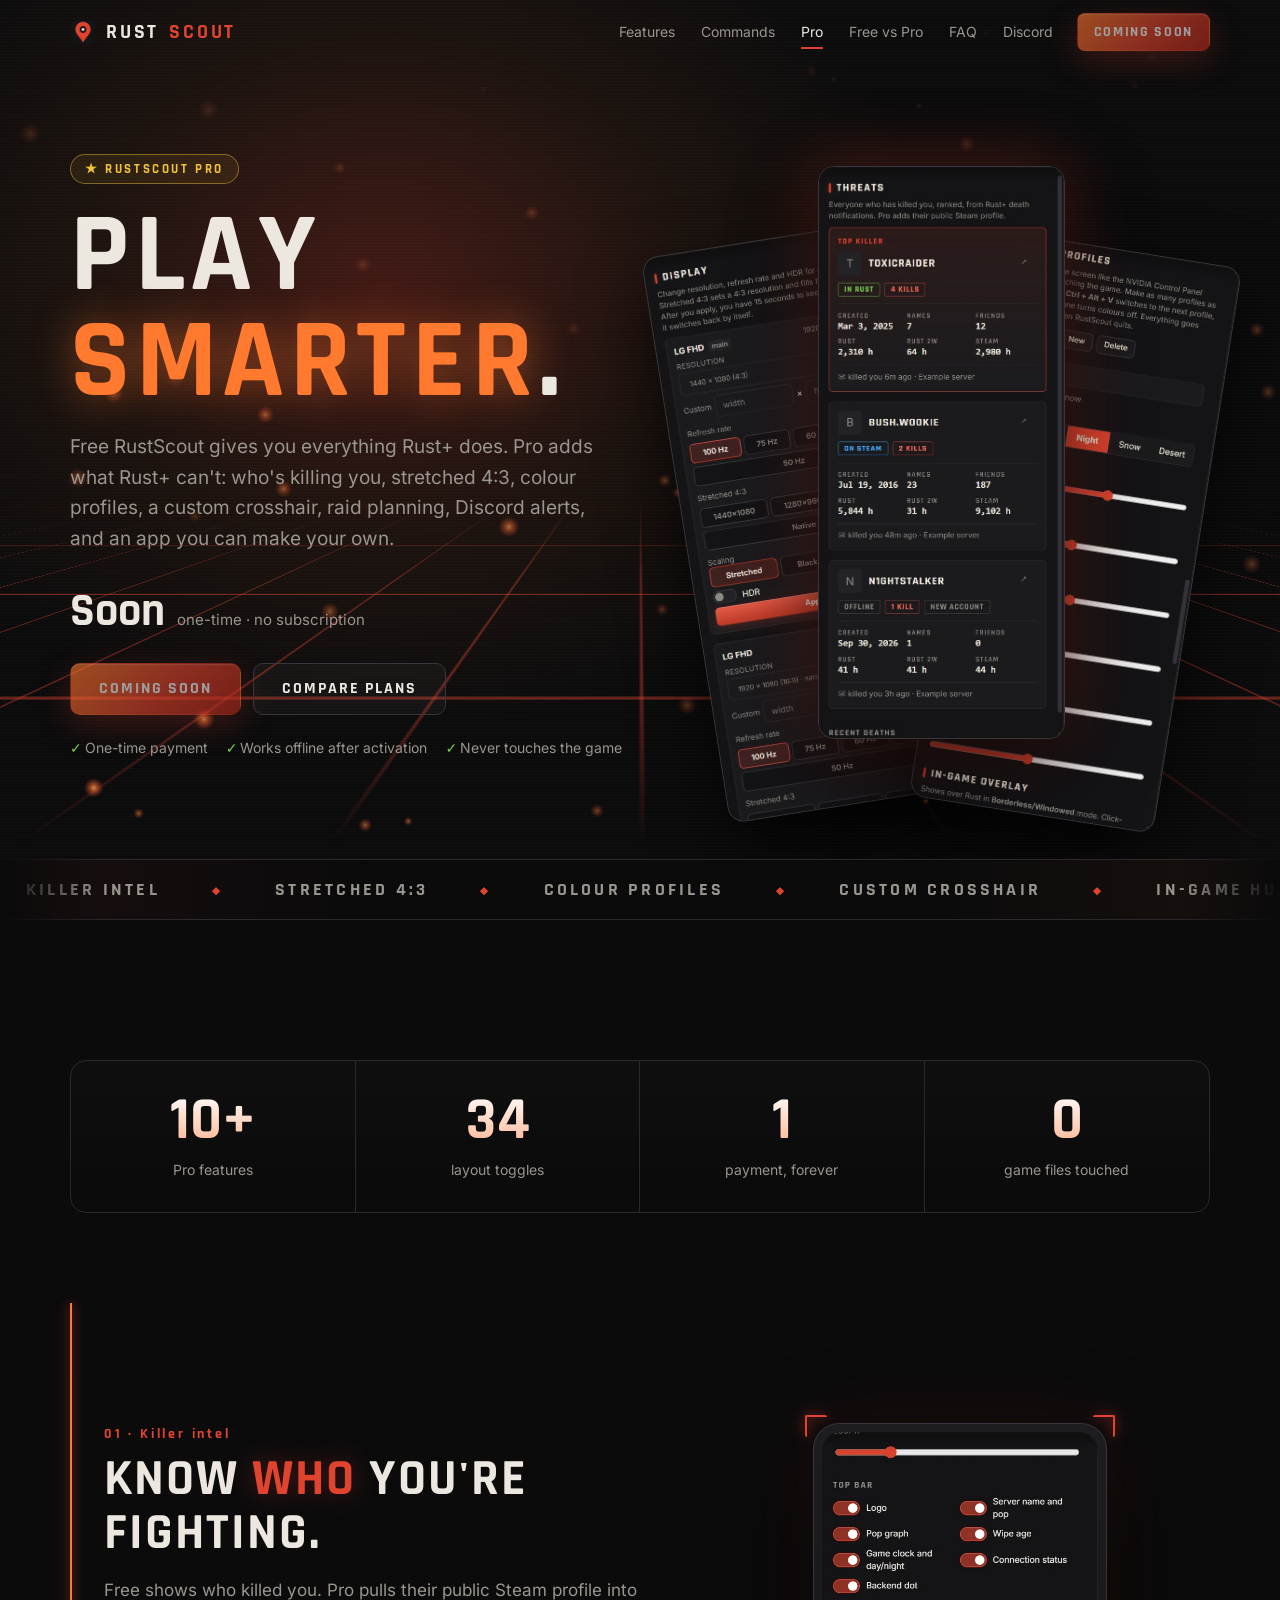
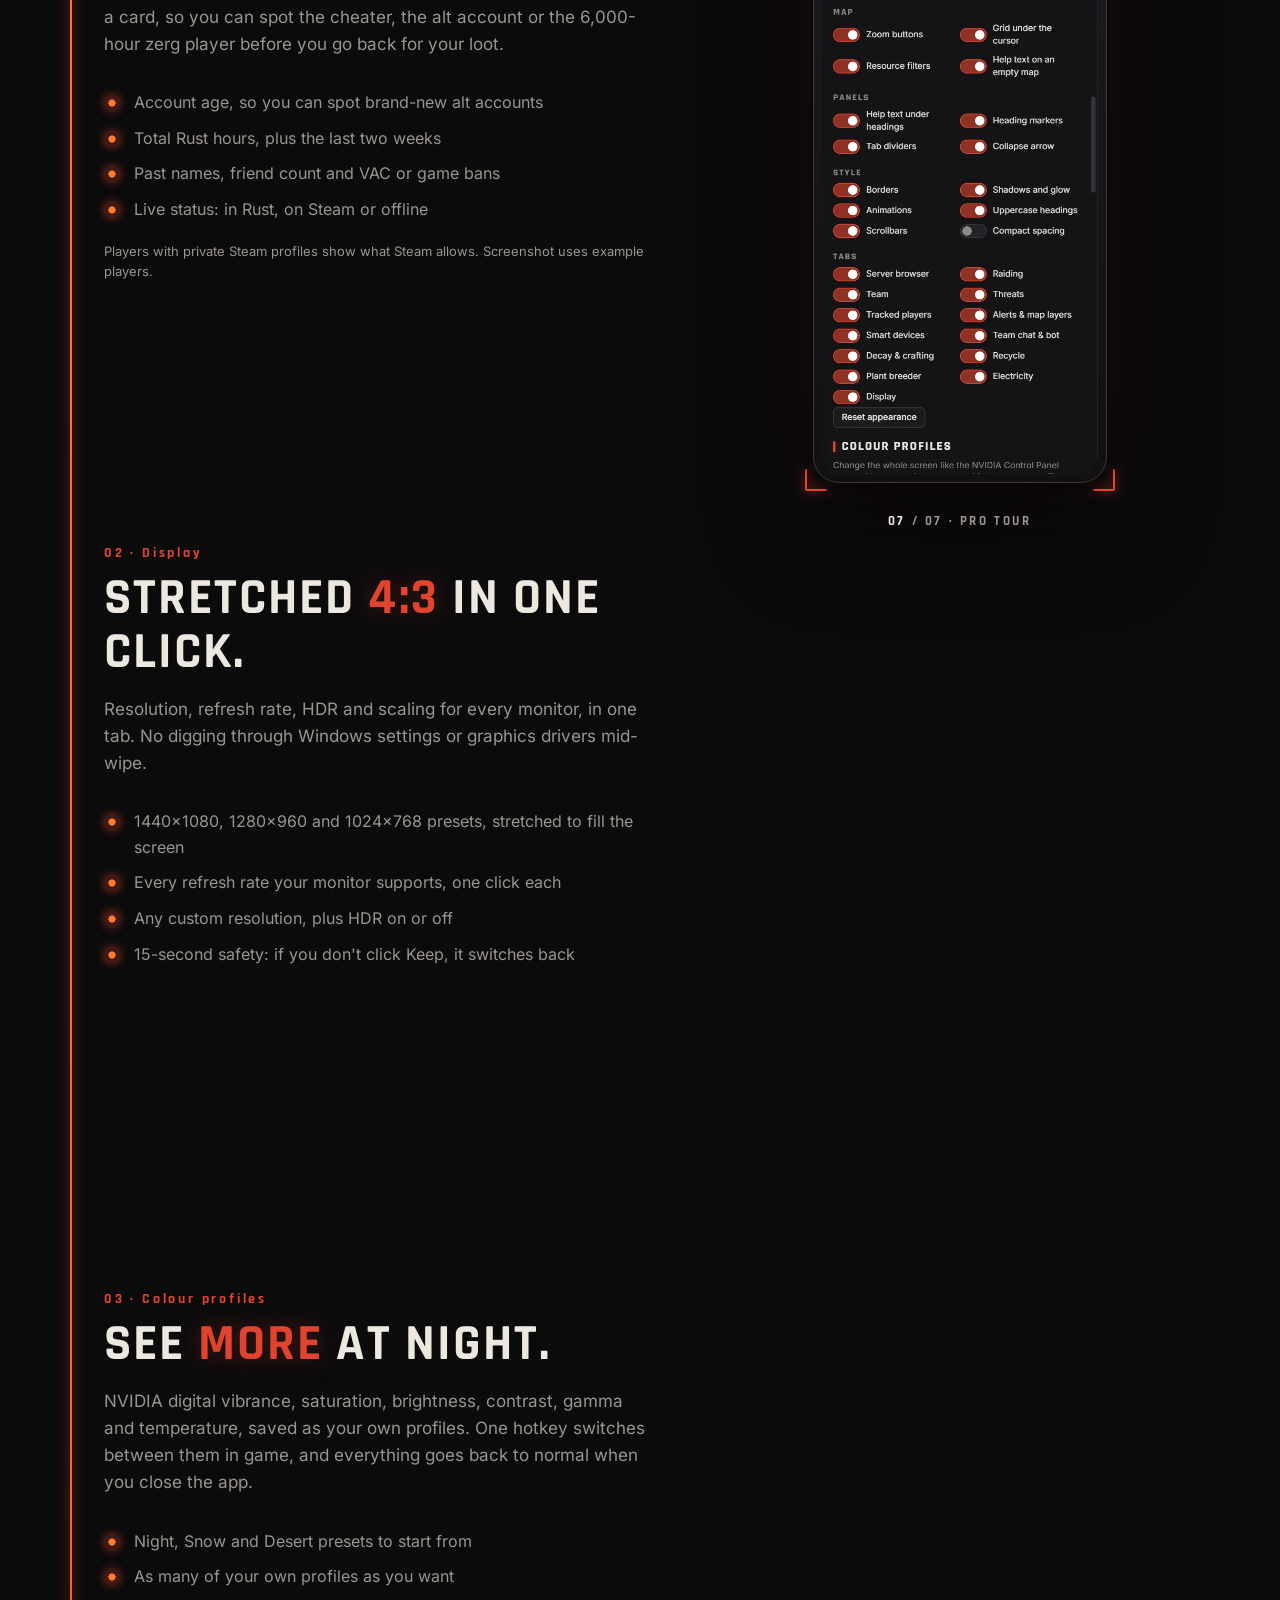
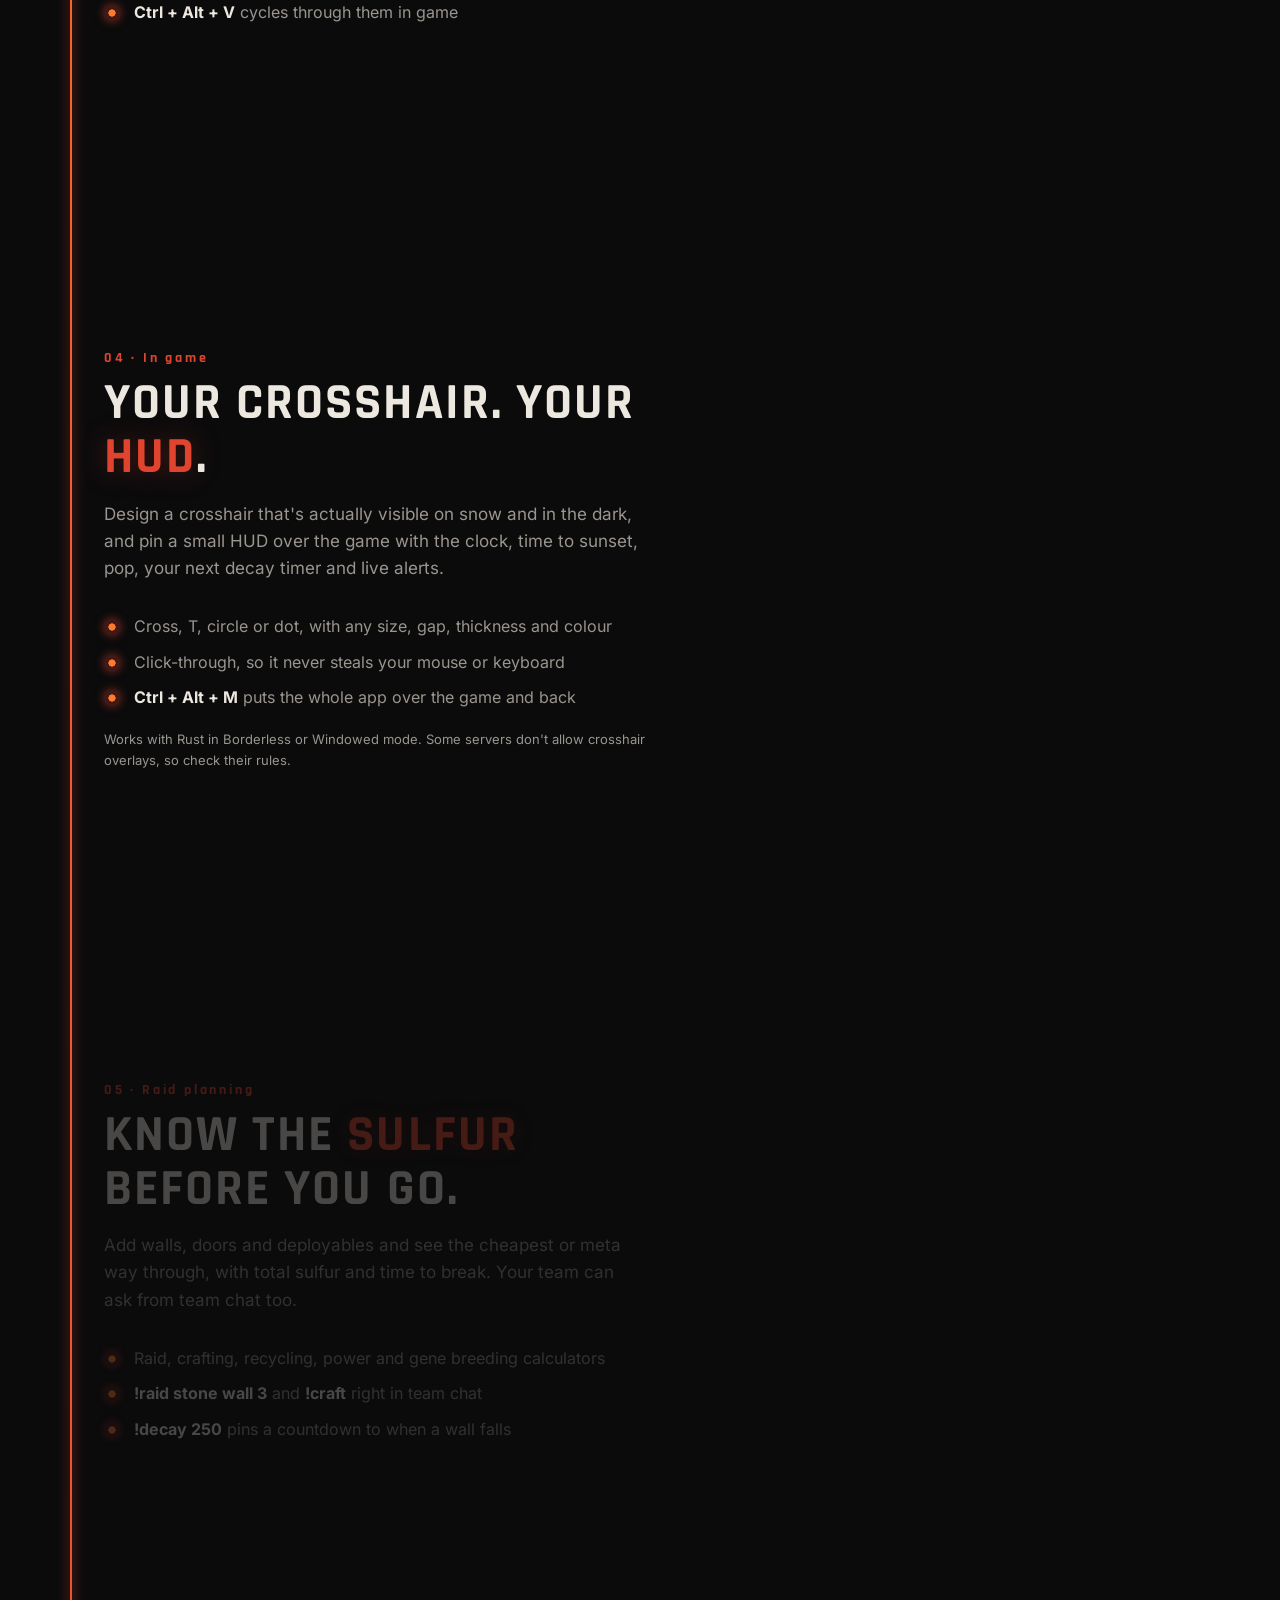
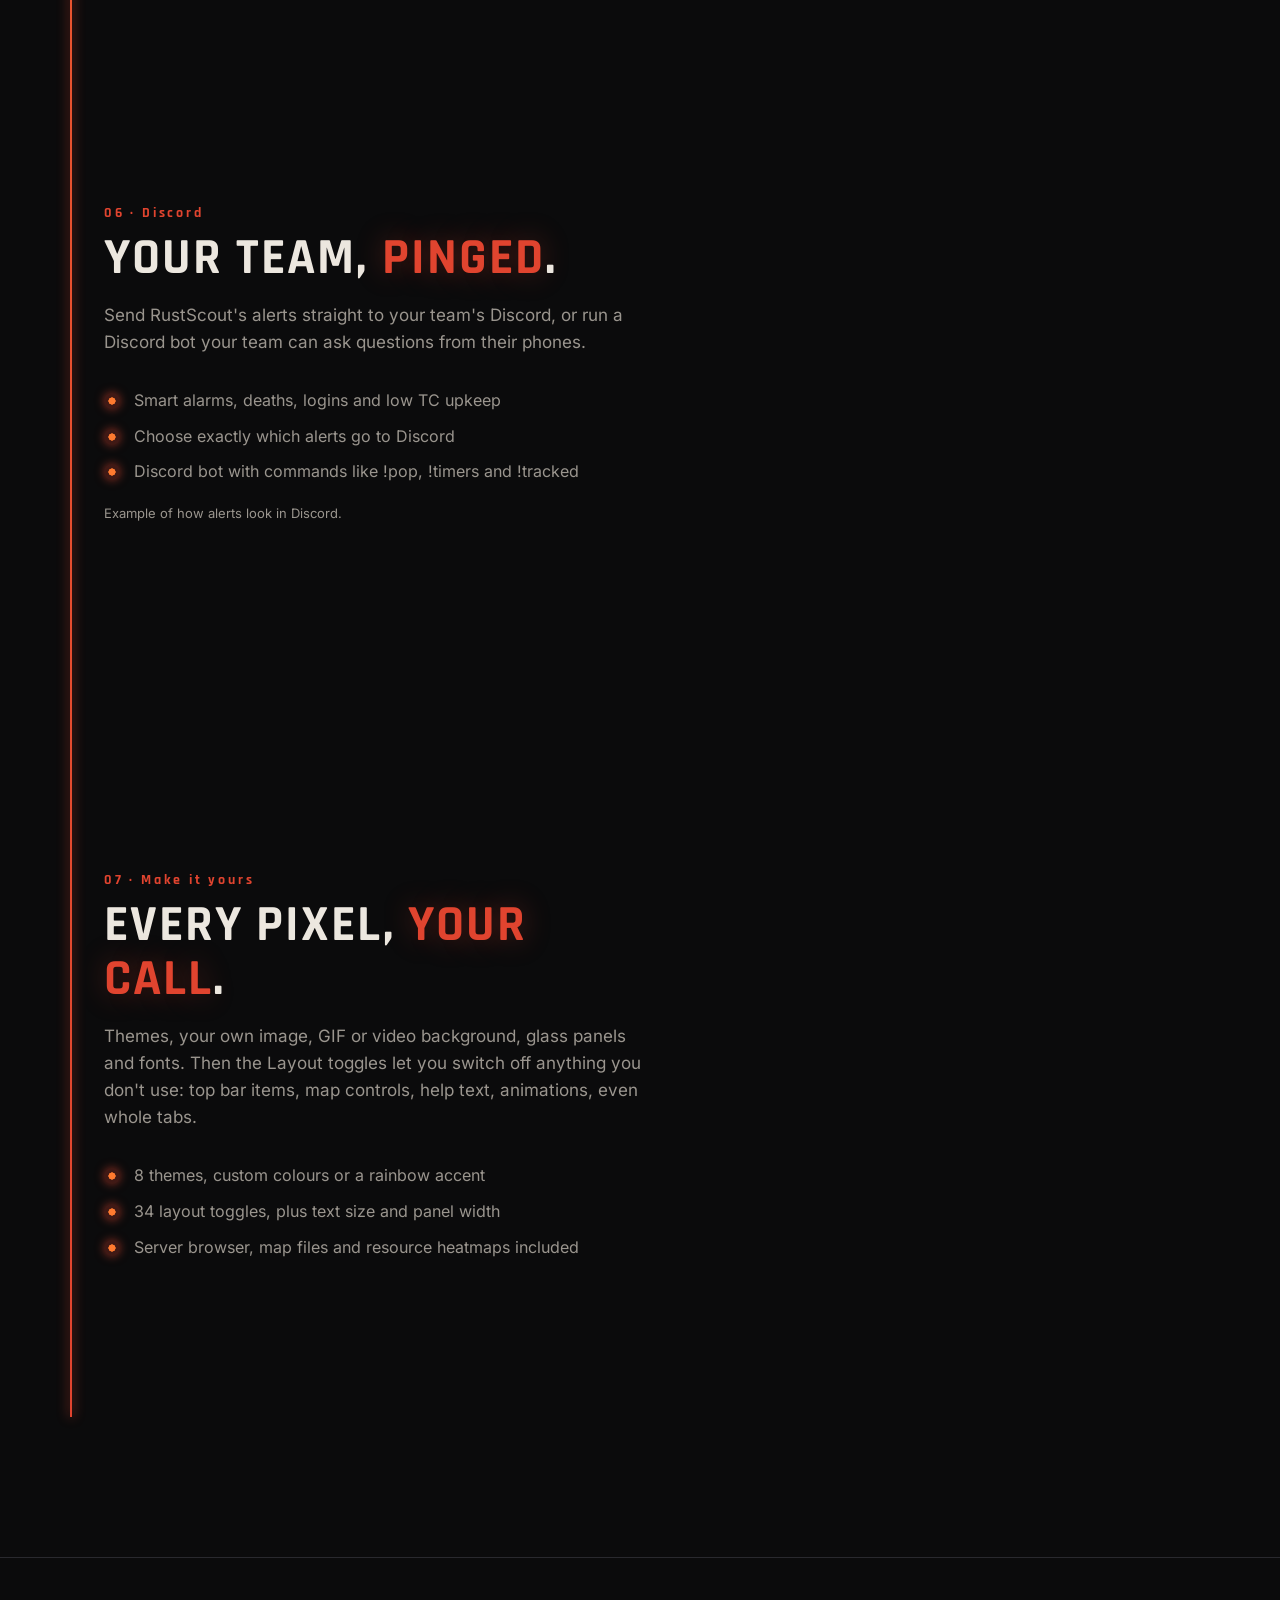
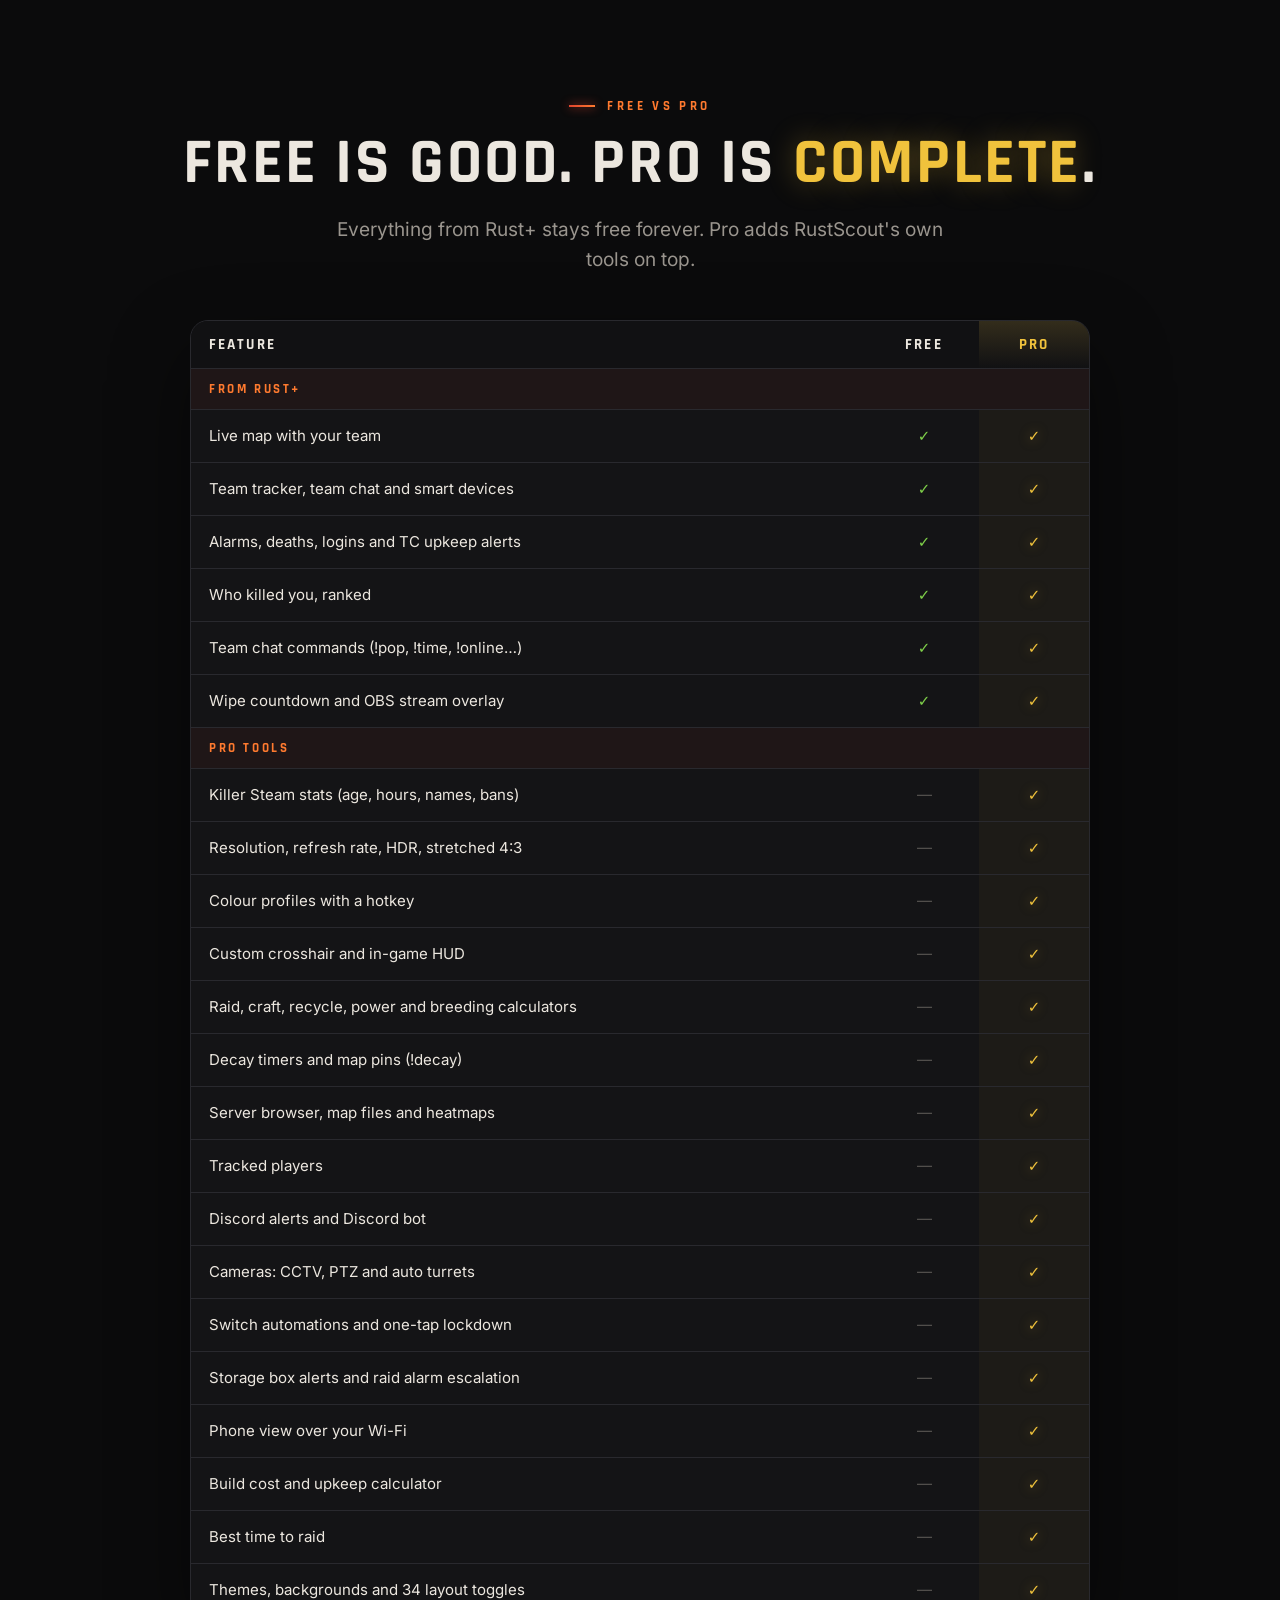
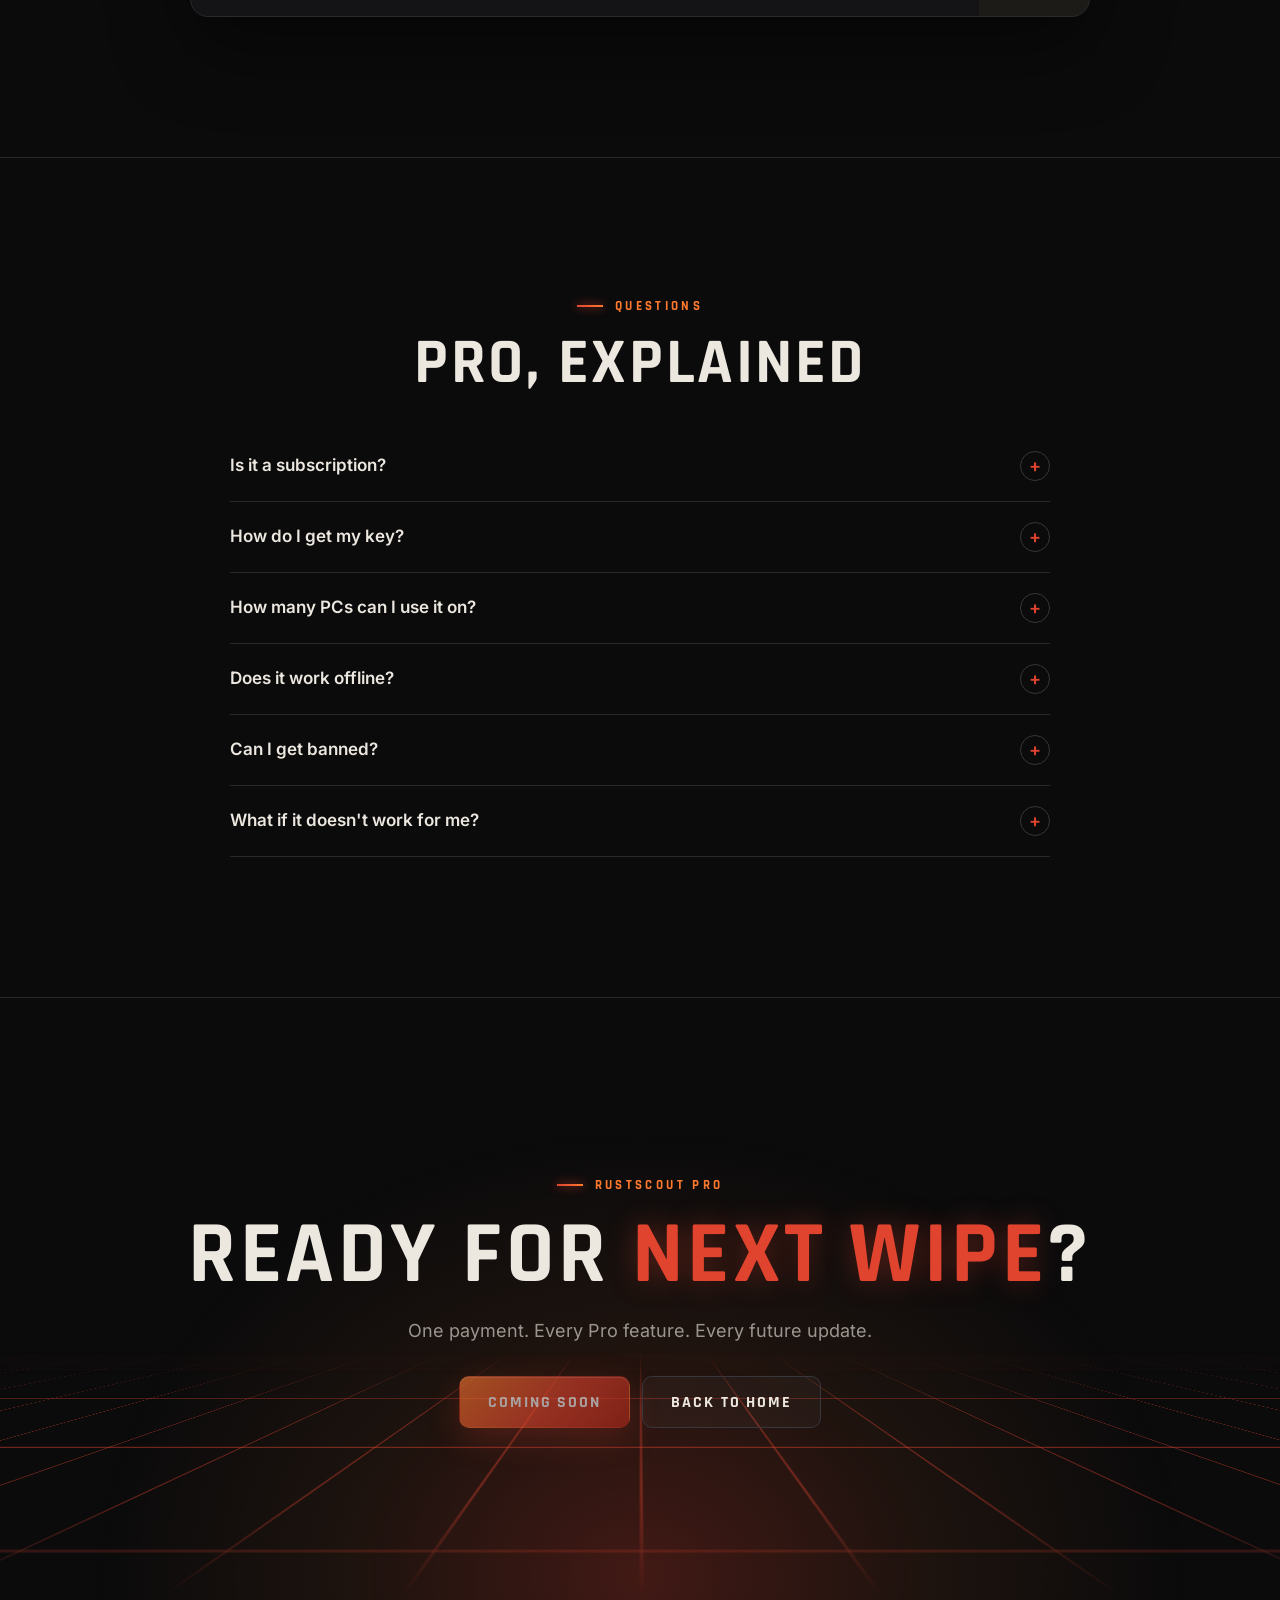
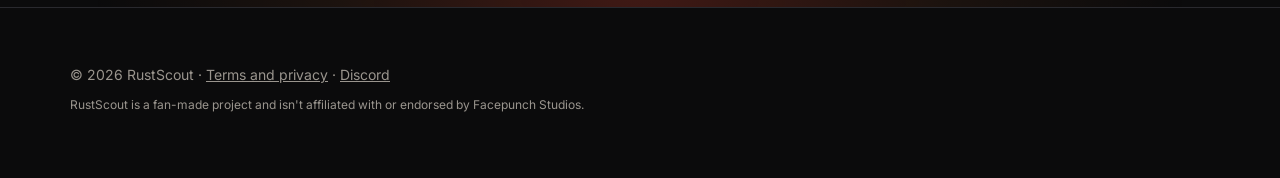
==== commit 3ce1ea61: "List the 1.2.0 features: cameras, automations, storage alerts, phone view and more" ====
--- a/pro/index.html
+++ b/pro/index.html
@@ -326,6 +326,7 @@
                     <tr><td>Alarms, deaths, logins and TC upkeep alerts</td><td class="yes">✓</td><td class="pro yes">✓</td></tr>
                     <tr><td>Who killed you, ranked</td><td class="yes">✓</td><td class="pro yes">✓</td></tr>
                     <tr><td>Team chat commands (!pop, !time, !online…)</td><td class="yes">✓</td><td class="pro yes">✓</td></tr>
+                    <tr><td>Wipe countdown and OBS stream overlay</td><td class="yes">✓</td><td class="pro yes">✓</td></tr>
                     <tr class="grp"><td colspan="3">Pro tools</td></tr>
                     <tr><td>Killer Steam stats (age, hours, names, bans)</td><td class="no">—</td><td class="pro yes">✓</td></tr>
                     <tr><td>Resolution, refresh rate, HDR, stretched 4:3</td><td class="no">—</td><td class="pro yes">✓</td></tr>
@@ -336,6 +337,12 @@
                     <tr><td>Server browser, map files and heatmaps</td><td class="no">—</td><td class="pro yes">✓</td></tr>
                     <tr><td>Tracked players</td><td class="no">—</td><td class="pro yes">✓</td></tr>
                     <tr><td>Discord alerts and Discord bot</td><td class="no">—</td><td class="pro yes">✓</td></tr>
+                    <tr><td>Cameras: CCTV, PTZ and auto turrets</td><td class="no">—</td><td class="pro yes">✓</td></tr>
+                    <tr><td>Switch automations and one-tap lockdown</td><td class="no">—</td><td class="pro yes">✓</td></tr>
+                    <tr><td>Storage box alerts and raid alarm escalation</td><td class="no">—</td><td class="pro yes">✓</td></tr>
+                    <tr><td>Phone view over your Wi-Fi</td><td class="no">—</td><td class="pro yes">✓</td></tr>
+                    <tr><td>Build cost and upkeep calculator</td><td class="no">—</td><td class="pro yes">✓</td></tr>
+                    <tr><td>Best time to raid</td><td class="no">—</td><td class="pro yes">✓</td></tr>
                     <tr><td>Themes, backgrounds and 34 layout toggles</td><td class="no">—</td><td class="pro yes">✓</td></tr>
                 </tbody>
             </table>
